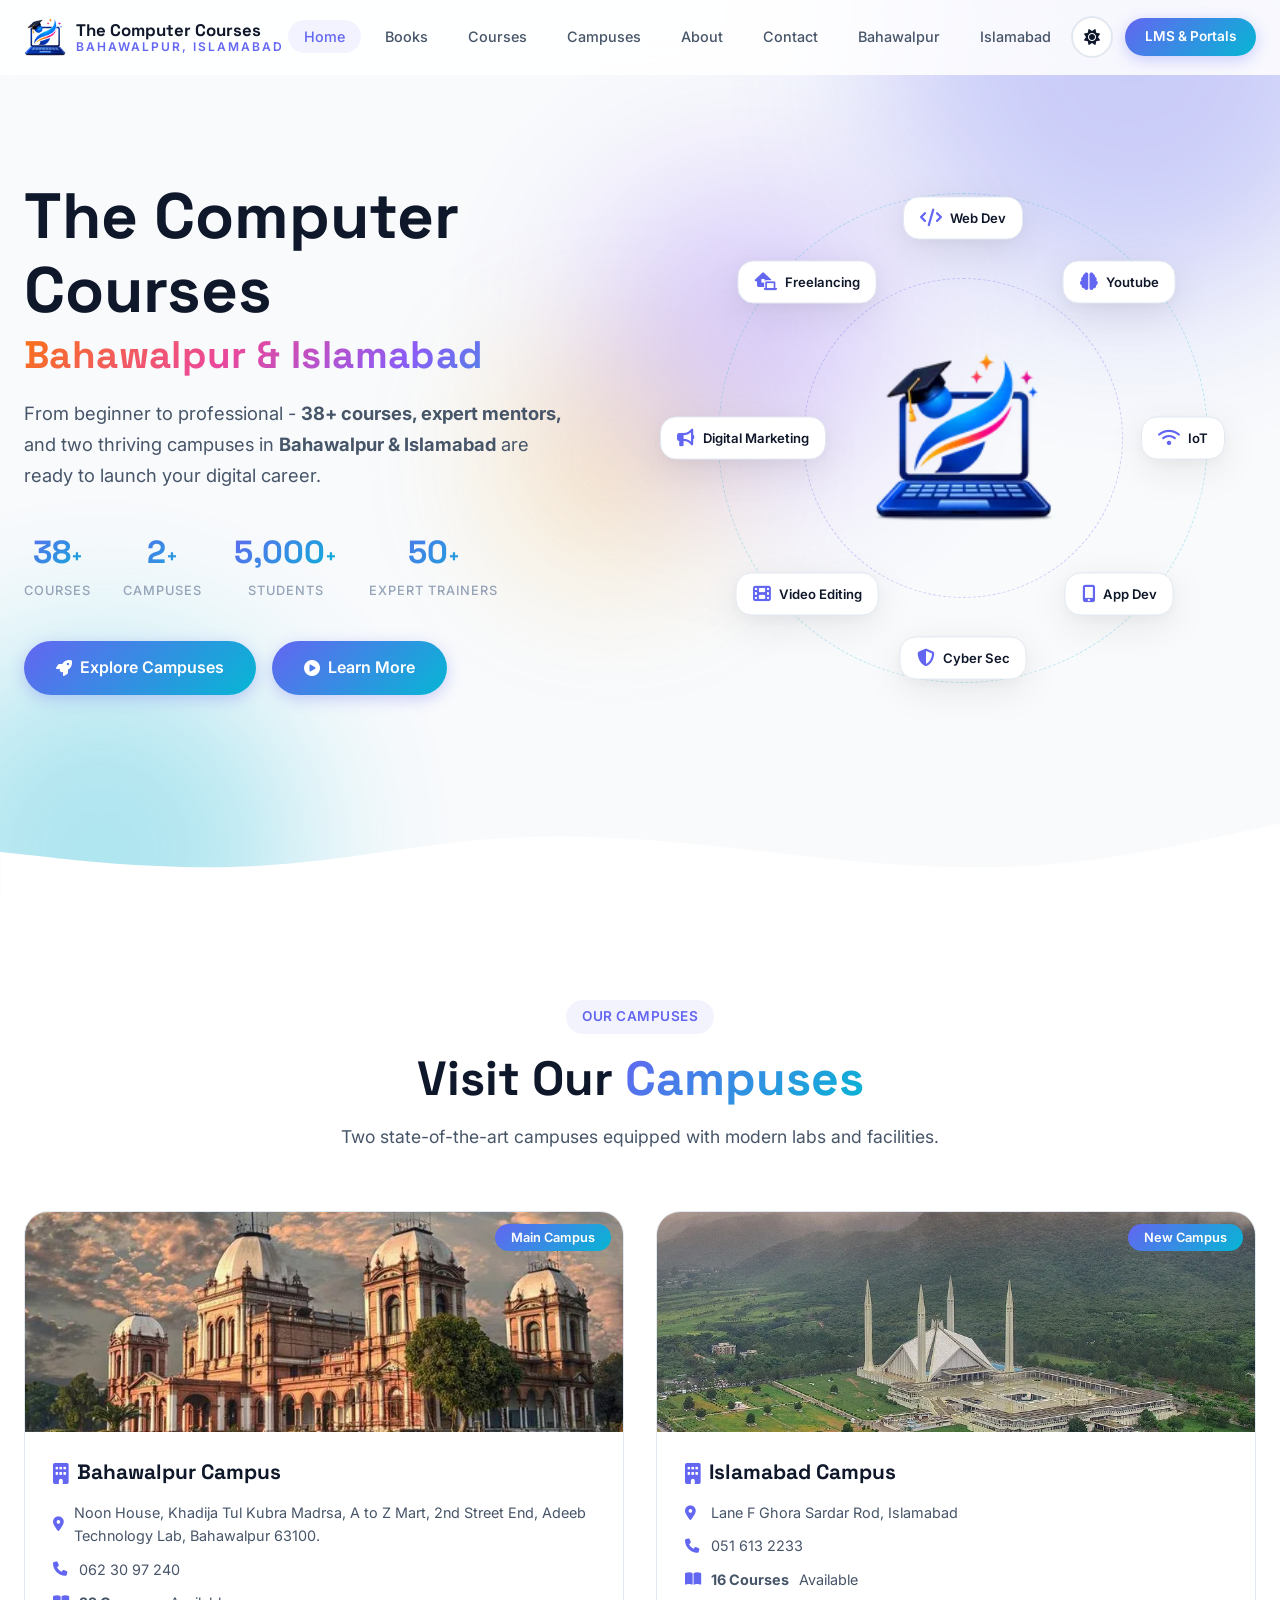
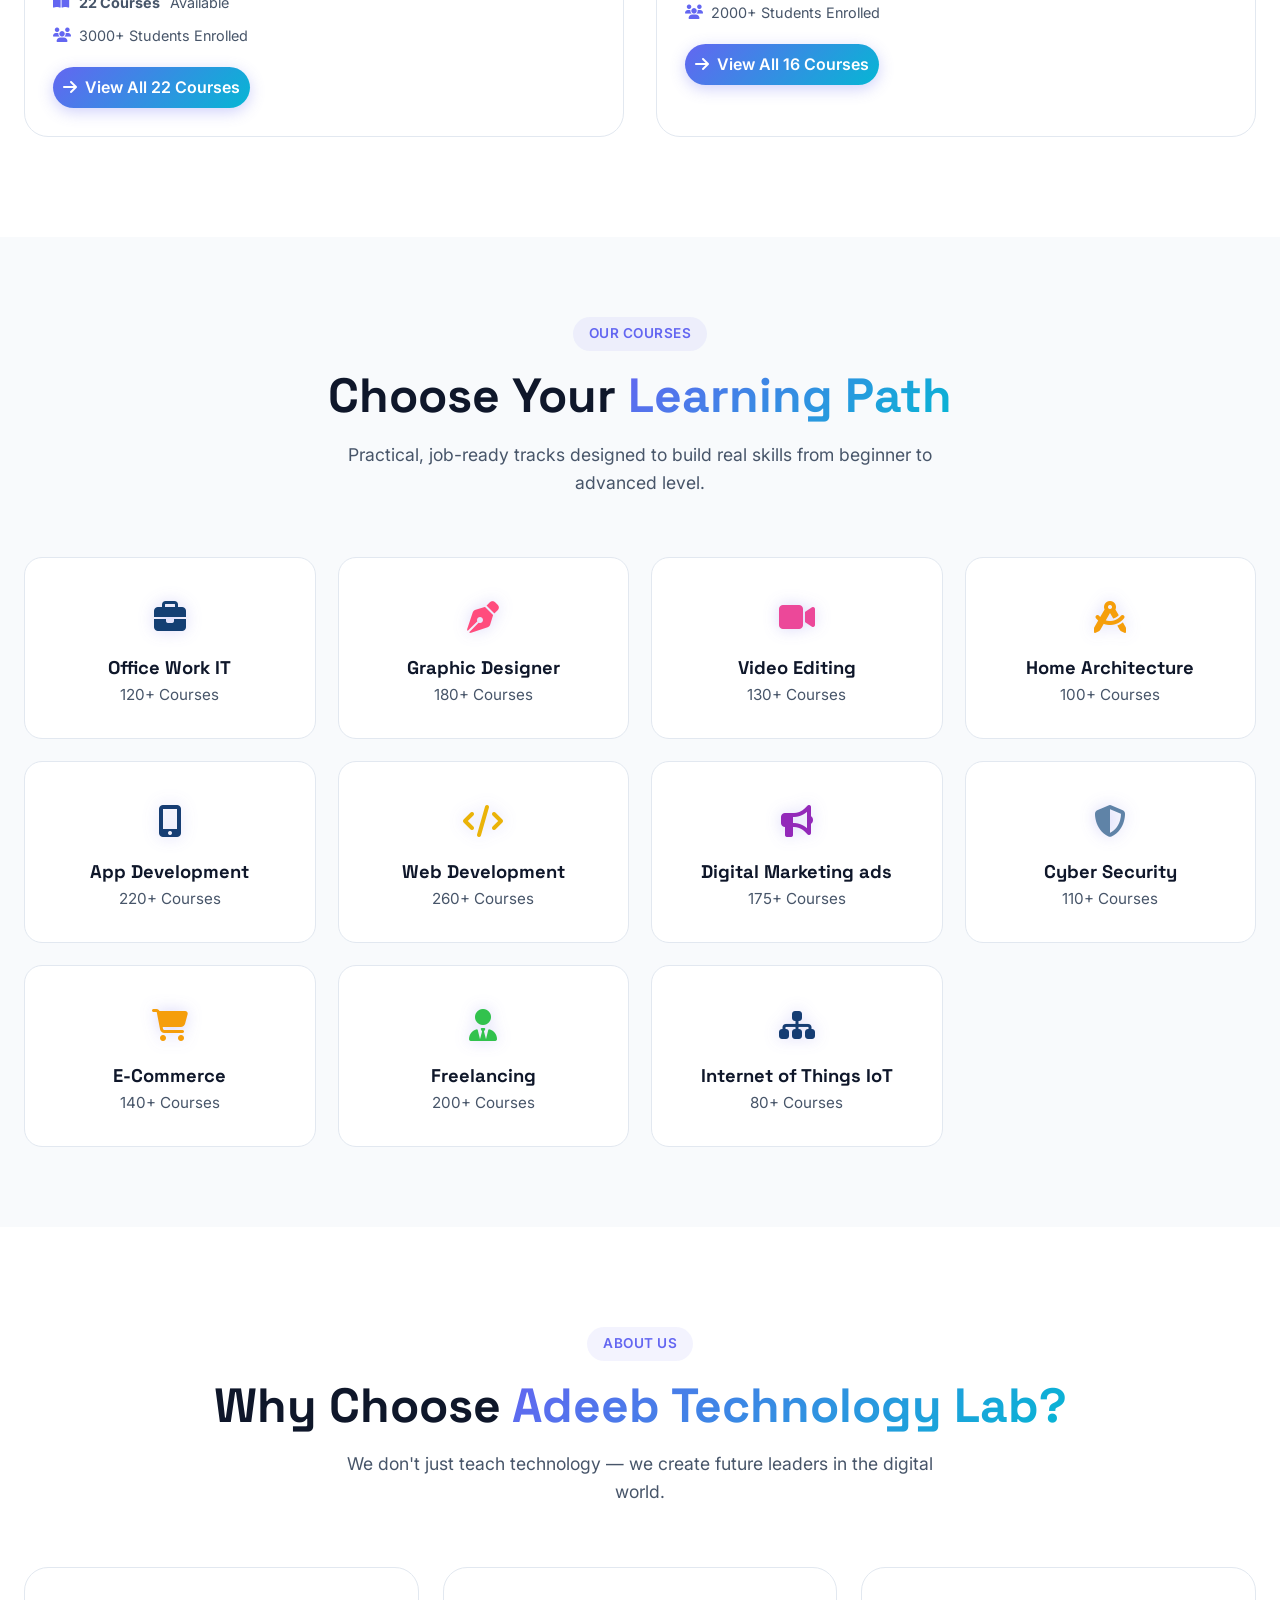
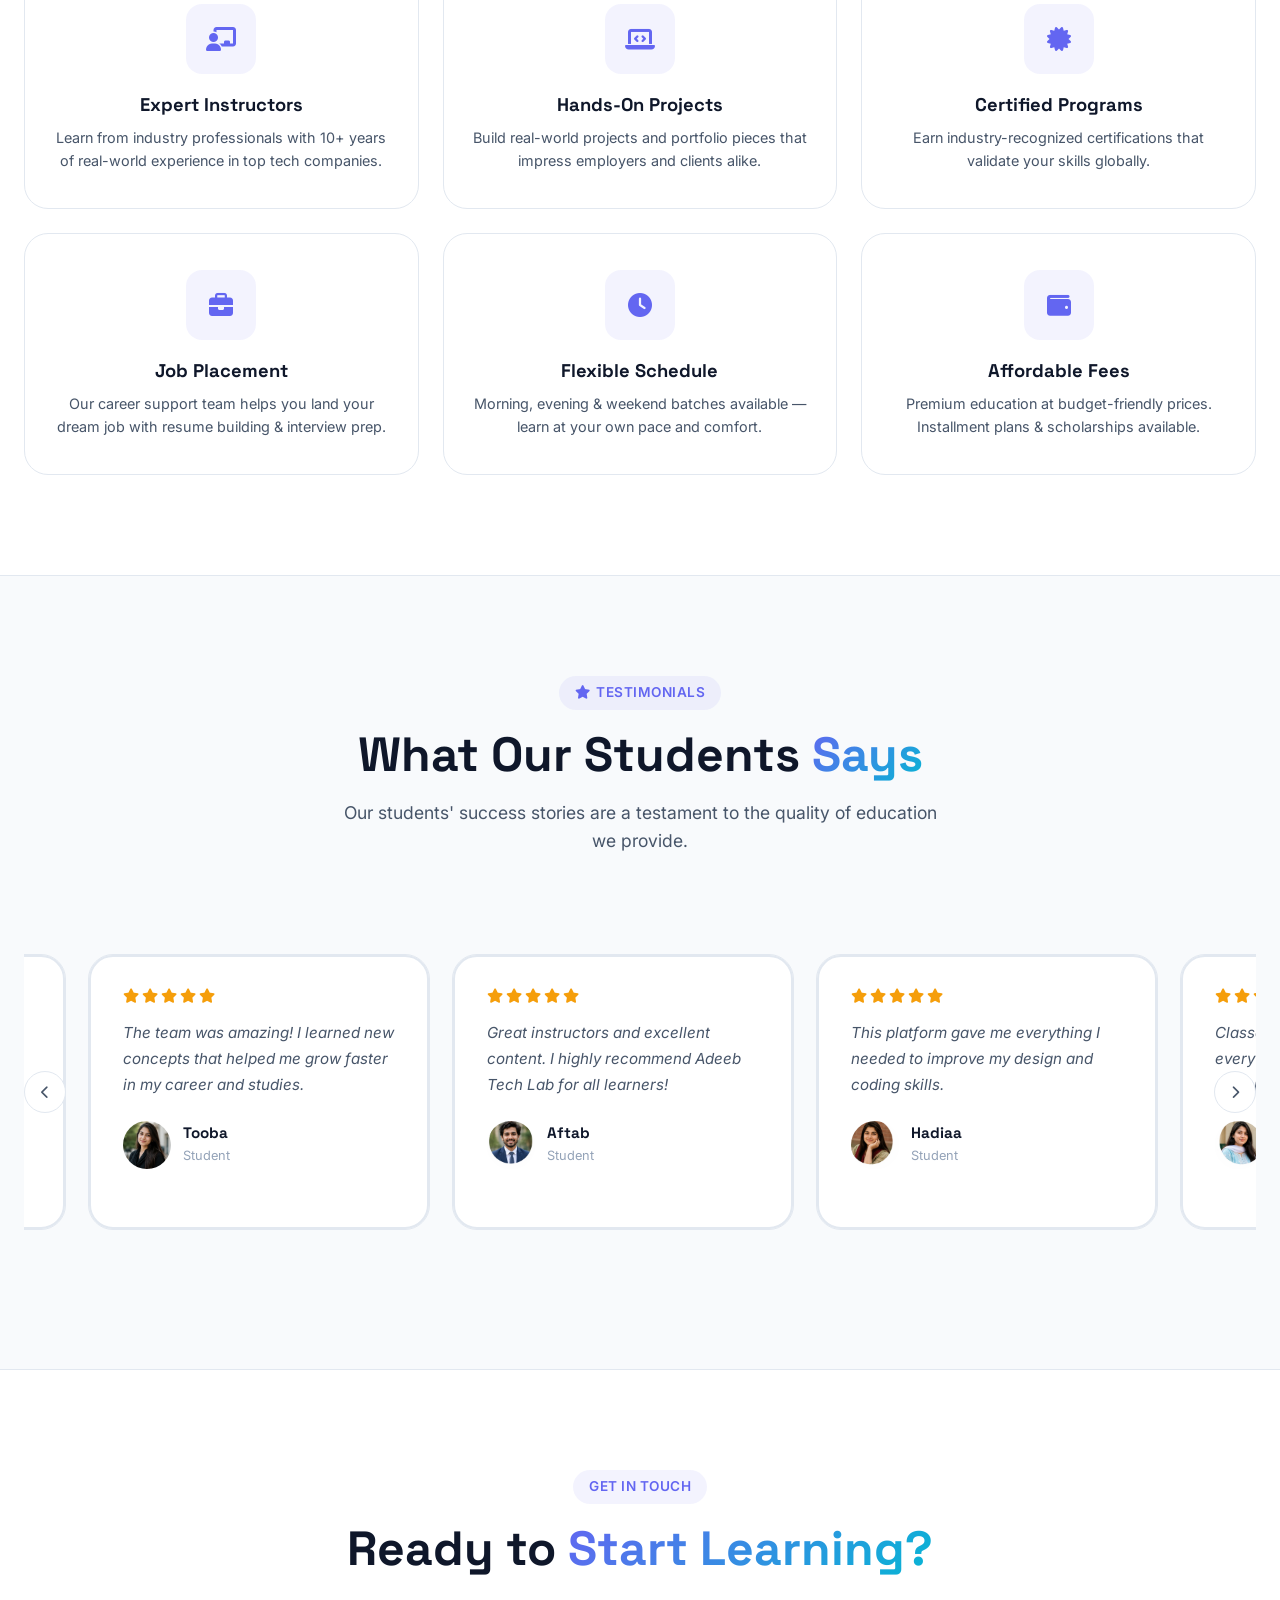
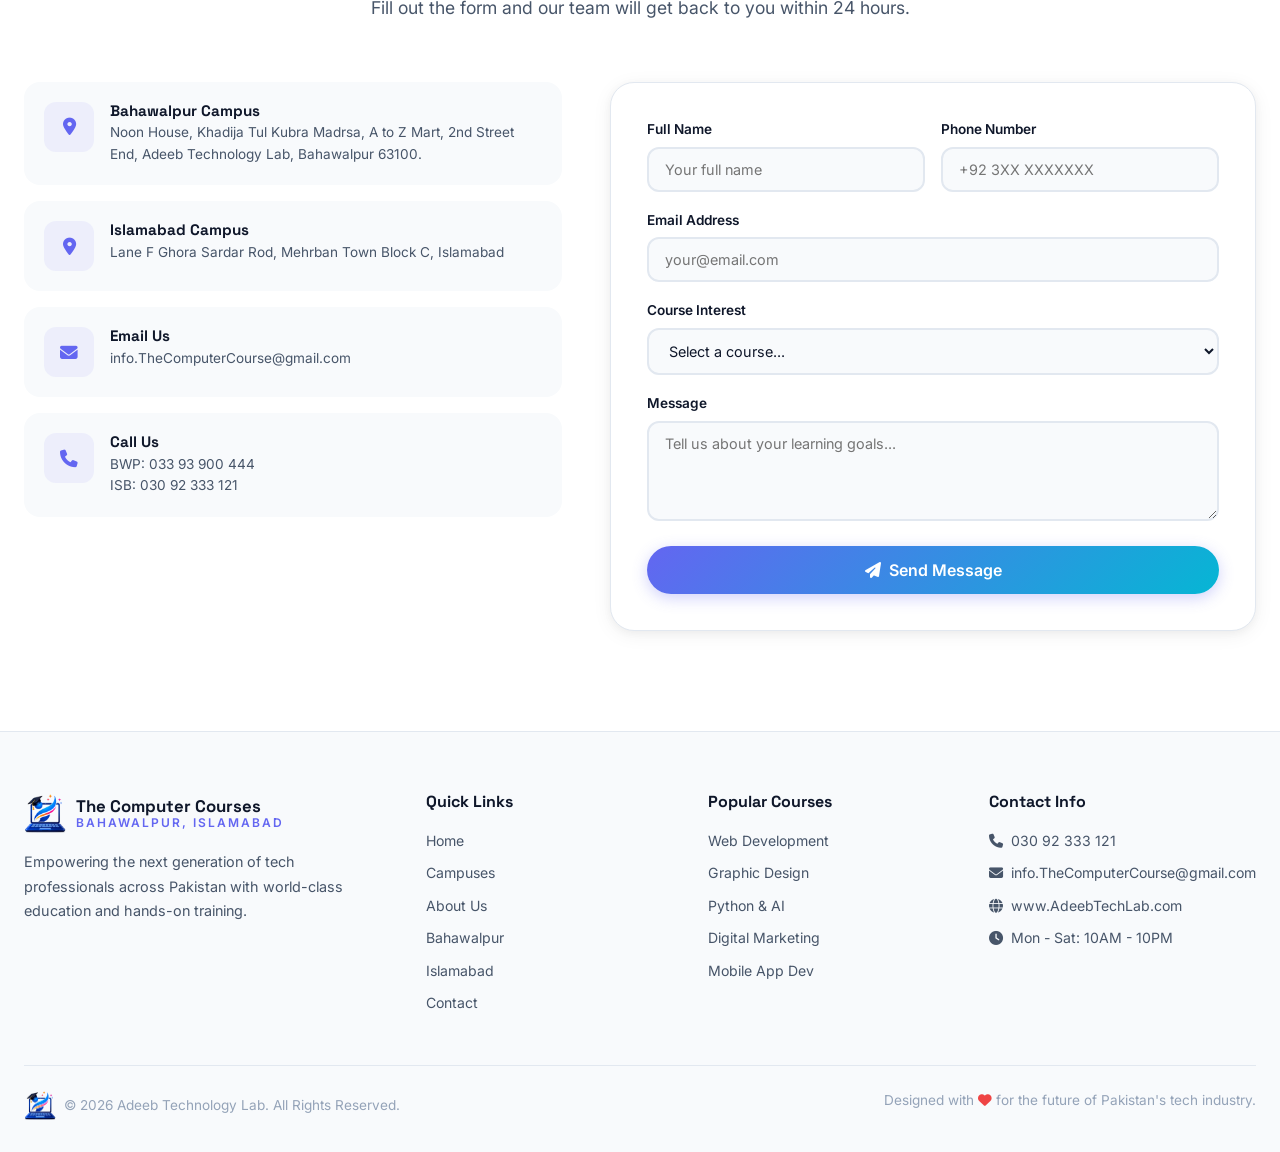
==== index.html @ 9c468afe "gfd" ====
<!DOCTYPE html>
<html lang="en" data-theme="light">
<head>
    <meta charset="UTF-8">
    <meta name="viewport" content="width=device-width, initial-scale=1.0">
    <title>The Computer Courses Bahawalpur, Islamabad</title>
    <link rel="icon" type="image/png" href="assets/adeeb.webp">
    <meta name="description" content="Adeeb Technology Lab - Leading IT institute in Bahawalpur & Islamabad offering 38+ professional courses in Web Development, AI, Graphic Design, and more.">
    <link rel="preconnect" href="https://fonts.googleapis.com">
    <link rel="preconnect" href="https://fonts.gstatic.com" crossorigin>
    <link href="https://fonts.googleapis.com/css2?family=Inter:wght@300;400;500;600;700;800;900&family=Space+Grotesk:wght@400;500;600;700&display=swap" rel="stylesheet">
    <link rel="stylesheet" href="https://cdn.jsdelivr.net/npm/@fortawesome/fontawesome-free@6.4.0/css/all.min.css">
    <link rel="stylesheet" href="css/style.css?v=4">
    <style>
        .hero-sub-location {
            display: block;
            font-size: clamp(1.4rem, 4vw, 2.4rem);
            font-weight: 700;
            background: linear-gradient(135deg, #f97316 0%, #ec4899 35%, #8b5cf6 65%, #06b6d4 100%);
            -webkit-background-clip: text;
            -webkit-text-fill-color: transparent;
            background-clip: text;
            margin-top: 0.15em;
            letter-spacing: 0.01em;
        }
    </style>
</head>
<body>

    <!-- ========== NAVBAR ========== -->
    <nav class="navbar" id="navbar">
        <div class="container nav-container">
            <a href="#" class="logo">
                <div class="logo-icon" style="background: none; border: none; box-shadow: none; border-radius: 0;">
                    <img src="assets/adeeb.webp" alt="Adeeb Logo" style="width: 100%; height: 100%; object-fit: contain;">
                </div>
                <div class="logo-text">
                    <span class="logo-name">The Computer Courses</span>
                    <span class="logo-sub">Bahawalpur, Islamabad</span>
                </div>
            </a>

            <ul class="nav-links" id="navLinks">
                <li><a href="#home" class="nav-link active">Home</a></li>
                <li><a href="https://computer-courses-book-shelf.vercel.app/" class="nav-link" target="_blank" rel="noopener noreferrer">Books</a></li>
                <li><a href="#courses-showcase" class="nav-link">Courses</a></li>
                <li><a href="#campuses" class="nav-link">Campuses</a></li>
                <li><a href="#about" class="nav-link">About</a></li>
                <li><a href="#contact" class="nav-link">Contact</a></li>
                <li><a href="bahawalpur.html" class="nav-link">Bahawalpur</a></li>
                <li><a href="islamabad.html" class="nav-link">Islamabad</a></li>
            </ul>

            <div class="nav-actions">
                <button class="theme-toggle" id="themeToggle" aria-label="Toggle Theme">
                    <i class="fas fa-sun" id="themeIcon"></i>
                </button>
                <a href="https://darkorchid-salmon-191482.hostingersite.com/" class="btn btn-primary btn-sm nav-cta" target="_blank" rel="noopener noreferrer">LMS & Portals</a>
                <button class="hamburger" id="hamburger" aria-label="Menu">
                    <span></span>
                    <span></span>
                    <span></span>
                </button>
            </div>
        </div>
    </nav>

    <!-- ========== HERO ========== -->
    <section class="hero" id="home">
        <div class="hero-bg-shapes">
            <div class="shape shape-1"></div>
            <div class="shape shape-2"></div>
            <div class="shape shape-3"></div>
            <div class="shape shape-4"></div>
        </div>
        <div class="container hero-container">
            <div class="hero-content">
                <h1 class="hero-title" data-aos="fade-up">
                    The Computer Courses
                    <span class="hero-sub-location">Bahawalpur &amp; Islamabad</span>
                </h1>
                <p class="hero-description" data-aos="fade-up" data-delay="200">
                  From beginner to professional - <strong>38+ courses, expert mentors,</strong> and two thriving campuses in <strong>Bahawalpur & Islamabad</strong> are ready to launch your digital career.
                </p>
                <div class="hero-stats" data-aos="fade-up" data-delay="300">
                    <div class="stat-item">
                        <div class="stat-number" data-count="38">0</div>
                        <div class="stat-label">Courses</div>
                    </div>
                    <div class="stat-item">
                        <div class="stat-number" data-count="2">0</div>
                        <div class="stat-label">Campuses</div>
                    </div>
                    <div class="stat-item">
                        <div class="stat-number" data-count="5000">0</div>
                        <div class="stat-label">Students</div>
                    </div>
                    <div class="stat-item">
                        <div class="stat-number" data-count="50">0</div>
                        <div class="stat-label">Expert Trainers</div>
                    </div>
                </div>
                <div class="hero-buttons" data-aos="fade-up" data-delay="400">
                    <a href="#campuses" class="btn btn-primary btn-lg">
                        <i class="fas fa-rocket"></i> Explore Campuses
                    </a>
                    <a href="#about" class="btn btn-primary btn-lg">
                        <i class="fas fa-play-circle"></i> Learn More
                    </a>
                </div>
            </div>
            <div class="hero-visual" data-aos="fade-left">
                <div class="hero-illustration">
                    <div class="floating-card fc-1">
                        <i class="fas fa-code"></i>
                        <span>Web Dev</span>
                    </div>
                    <div class="floating-card fc-2">
                        <i class="fas fa-brain"></i>
                        <span>Youtube</span>
                    </div>
                    <div class="floating-card fc-3">
                          <i class="fas fa-wifi"></i>
                          <span>IoT</span>
                          </div>
                    <div class="floating-card fc-4">
                        <i class="fas fa-mobile-alt"></i>
                        <span>App Dev</span>
                    </div>
                    <div class="floating-card fc-5">
                        <i class="fas fa-shield-alt"></i>
                        <span>Cyber Sec</span>
                    </div>
                    <div class="floating-card fc-6">
                        <i class="fas fa-film"></i>
                        <span>Video Editing</span>
                    </div>
                    <div class="floating-card fc-8">
                        <i class="fas fa-bullhorn"></i>
                        <span>Digital Marketing</span>
                    </div>
                    <div class="floating-card fc-10">
                        <i class="fas fa-laptop-house"></i>
                        <span>Freelancing</span>
                    </div>
                    <div class="orbit-ring-1"></div>
                    <div class="orbit-ring-2"></div>
                    <div class="central-orb">
                        <img src="assets/adeeb.webp" alt="Adeeb Tech Lab" style="width: 92%; height: 92%; object-fit: contain;">
                    </div>
                </div>
            </div>
        </div>
        <div class="hero-wave">
            <svg viewBox="0 0 1440 120" fill="none" xmlns="http://www.w3.org/2000/svg">
                <path d="M0,64L48,69.3C96,75,192,85,288,80C384,75,480,53,576,48C672,43,768,53,864,64C960,75,1056,85,1152,80C1248,75,1344,53,1392,42.7L1440,32L1440,120L1392,120C1344,120,1248,120,1152,120C1056,120,960,120,864,120C768,120,672,120,576,120C480,120,384,120,288,120C192,120,96,120,48,120L0,120Z" fill="var(--bg-primary)"/>
            </svg>
        </div>
    </section>

    <!-- ========== CAMPUSES ========== -->
    <section class="campuses section" id="campuses">
        <div class="container">
            <div class="section-header" data-aos="fade-up">
                <span class="section-badge">Our Campuses</span>
                <h2 class="section-title">Visit Our <span class="gradient-text">Campuses</span></h2>
                <p class="section-subtitle">Two state-of-the-art campuses equipped with modern labs and facilities.</p>
            </div>
            <div class="campuses-grid">
                <div class="campus-card" data-aos="fade-right">
                    <div class="campus-card-image">
                        <img src="assets/bwp.webp" alt="Bahawalpur Campus">
                        <div class="campus-overlay">
                            <span class="campus-tag">Main Campus</span>
                        </div>
                    </div>
                    <div class="campus-card-body">
                        <h3><i class="fas fa-building"></i> Bahawalpur Campus</h3>
                        <div class="campus-info">
                            <p><i class="fas fa-map-marker-alt"></i> Noon House, Khadija Tul Kubra Madrsa, A to Z Mart, 2nd Street End, Adeeb Technology Lab, Bahawalpur 63100.</p>
                            <p><i class="fas fa-phone"></i> 062 30 97 240</p>
                            <p><i class="fas fa-book-open"></i> <strong>22 Courses</strong> Available</p>
                            <p><i class="fas fa-users"></i> 3000+ Students Enrolled</p>
                        </div>
                        <a href="bahawalpur.html" class="btn btn-primary"><i class="fas fa-arrow-right"></i> View All 22 Courses</a>
                    </div>
                </div>
                <div class="campus-card" data-aos="fade-left">
                    <div class="campus-card-image">
                        <img src="assets/Islamabad.webp" alt="Islamabad Campus">
                        <div class="campus-overlay">
                            <span class="campus-tag">New Campus</span>
                        </div>
                    </div>
                    <div class="campus-card-body">
                        <h3><i class="fas fa-building"></i> Islamabad Campus</h3>
                        <div class="campus-info">
                            <p><i class="fas fa-map-marker-alt"></i> Lane F Ghora Sardar Rod, Islamabad</p>
                            <p><i class="fas fa-phone"></i> 051 613 2233</p>
                            <p><i class="fas fa-book-open"></i> <strong>16 Courses</strong> Available</p>
                            <p><i class="fas fa-users"></i> 2000+ Students Enrolled</p>
                        </div>
                        <a href="islamabad.html" class="btn btn-primary"><i class="fas fa-arrow-right"></i> View All 16 Courses</a>
                    </div>
                </div>
            </div>
        </div>
    </section>

    <!-- ========== OUR COURSES GRID ========== -->
    <section class="courses-showcase section" id="courses-showcase">
        <div class="container">
            <div class="section-header" data-aos="fade-up">
                <span class="section-badge">Our Courses</span>
                <h2 class="section-title">Choose Your <span class="gradient-text">Learning Path</span></h2>
                <p class="section-subtitle">Practical, job-ready tracks designed to build real skills from beginner to advanced level.</p>
            </div>
            <div class="courses-showcase-grid">
                <article class="course-box" data-aos="fade-up" data-delay="0">
                    <div class="course-box-icon navy"><i class="fas fa-briefcase"></i></div>
                    <h3>Office Work IT</h3>
                    <p>120+ Courses</p>
                </article>
                <article class="course-box" data-aos="fade-up" data-delay="40">
                    <div class="course-box-icon rose"><i class="fas fa-pen-nib"></i></div>
                    <h3>Graphic Designer</h3>
                    <p>180+ Courses</p>
                </article>
                <article class="course-box" data-aos="fade-up" data-delay="120">
                    <div class="course-box-icon pink"><i class="fas fa-video"></i></div>
                    <h3>Video Editing</h3>
                    <p>130+ Courses</p>
                </article>
                <article class="course-box" data-aos="fade-up" data-delay="160">
                    <div class="course-box-icon amber"><i class="fas fa-drafting-compass"></i></div>
                    <h3>Home Architecture</h3>
                    <p>100+ Courses</p>
                </article>
                <article class="course-box" data-aos="fade-up" data-delay="200">
                    <div class="course-box-icon steel"><i class="fas fa-mobile-alt"></i></div>
                    <h3>App Development</h3>
                    <p>220+ Courses</p>
                </article>
                <article class="course-box" data-aos="fade-up" data-delay="240">
                    <div class="course-box-icon gold"><i class="fas fa-code"></i></div>
                    <h3>Web Development</h3>
                    <p>260+ Courses</p>
                </article>
                <article class="course-box" data-aos="fade-up" data-delay="280">
                    <div class="course-box-icon purple"><i class="fas fa-bullhorn"></i></div>
                    <h3>Digital Marketing ads</h3>
                    <p>175+ Courses</p>
                </article>
                <article class="course-box" data-aos="fade-up" data-delay="360">
                    <div class="course-box-icon sky"><i class="fas fa-shield-alt"></i></div>
                    <h3>Cyber Security</h3>
                    <p>110+ Courses</p>
                </article>
                <article class="course-box" data-aos="fade-up" data-delay="400">
                    <div class="course-box-icon orange"><i class="fas fa-shopping-cart"></i></div>
                    <h3>E-Commerce</h3>
                    <p>140+ Courses</p>
                </article>
                <article class="course-box" data-aos="fade-up" data-delay="440">
                    <div class="course-box-icon green"><i class="fas fa-user-tie"></i></div>
                    <h3>Freelancing</h3>
                    <p>200+ Courses</p>
                </article>
                <article class="course-box" data-aos="fade-up" data-delay="480">
                    <div class="course-box-icon deep"><i class="fas fa-sitemap"></i></div>
                    <h3>Internet of Things IoT</h3>
                    <p>80+ Courses</p>
                </article>
            </div>
        </div>
    </section>

    <!-- ========== ABOUT ========== -->
    <section class="about section" id="about">
        <div class="container">
            <div class="section-header" data-aos="fade-up">
                <span class="section-badge">About Us</span>
                <h2 class="section-title">Why Choose <span class="gradient-text">Adeeb Technology Lab?</span></h2>
                <p class="section-subtitle">We don't just teach technology — we create future leaders in the digital world.</p>
            </div>
            <div class="about-grid">
                <div class="about-card" data-aos="fade-up" data-delay="0">
                    <div class="about-card-icon"><i class="fas fa-chalkboard-teacher"></i></div>
                    <h3>Expert Instructors</h3>
                    <p>Learn from industry professionals with 10+ years of real-world experience in top tech companies.</p>
                </div>
                <div class="about-card" data-aos="fade-up" data-delay="100">
                    <div class="about-card-icon"><i class="fas fa-laptop-code"></i></div>
                    <h3>Hands-On Projects</h3>
                    <p>Build real-world projects and portfolio pieces that impress employers and clients alike.</p>
                </div>
                <div class="about-card" data-aos="fade-up" data-delay="200">
                    <div class="about-card-icon"><i class="fas fa-certificate"></i></div>
                    <h3>Certified Programs</h3>
                    <p>Earn industry-recognized certifications that validate your skills globally.</p>
                </div>
                <div class="about-card" data-aos="fade-up" data-delay="300">
                    <div class="about-card-icon"><i class="fas fa-briefcase"></i></div>
                    <h3>Job Placement</h3>
                    <p>Our career support team helps you land your dream job with resume building & interview prep.</p>
                </div>
                <div class="about-card" data-aos="fade-up" data-delay="400">
                    <div class="about-card-icon"><i class="fas fa-clock"></i></div>
                    <h3>Flexible Schedule</h3>
                    <p>Morning, evening & weekend batches available — learn at your own pace and comfort.</p>
                </div>
                <div class="about-card" data-aos="fade-up" data-delay="500">
                    <div class="about-card-icon"><i class="fas fa-wallet"></i></div>
                    <h3>Affordable Fees</h3>
                    <p>Premium education at budget-friendly prices. Installment plans & scholarships available.</p>
                </div>
            </div>
        </div>
    </section>

    <!-- ========== TESTIMONIALS ========== -->
    <section class="testimonials section" id="testimonials">
        <div class="container">
            <div class="section-header" data-aos="fade-up">
                <span class="section-badge"><i class="fas fa-star"></i> Testimonials</span>
                <h2 class="section-title">What Our Students <span class="gradient-text">Says</span></h2>
                <p class="section-subtitle">Our students' success stories are a testament to the quality of education we provide.</p>
            </div>
            <div class="testimonials-slider" data-aos="fade-up">
                <div class="testimonials-controls">
                    <button class="testimonial-arrow testimonial-arrow-left" id="testimonialPrev" type="button" aria-label="Previous testimonials">
                        <i class="fas fa-chevron-left"></i>
                    </button>
                    <button class="testimonial-arrow testimonial-arrow-right" id="testimonialNext" type="button" aria-label="Next testimonials">
                        <i class="fas fa-chevron-right"></i>
                    </button>
                </div>
                <div class="testimonials-marquee">
                    <div class="testimonials-track">
                        <article class="testimonial-card">
                            <div class="testimonial-stars">
                                <i class="fas fa-star"></i><i class="fas fa-star"></i><i class="fas fa-star"></i><i class="fas fa-star"></i><i class="fas fa-star"></i>
                            </div>
                            <p class="testimonial-text">Computer Course Academy transformed my career! The hands-on projects and expert guidance were invaluable.</p>
                            <div class="testimonial-author">
                                <div class="author-avatar"><img src="assets/testimonials/1.webp" alt="Adil Asif" loading="lazy" onerror="this.parentElement.innerHTML='AA'"></div>
                                <div><h4>Adil Asif</h4><span>Student</span></div>
                            </div>
                        </article>
                        <article class="testimonial-card">
                            <div class="testimonial-stars">
                                <i class="fas fa-star"></i><i class="fas fa-star"></i><i class="fas fa-star"></i><i class="fas fa-star"></i><i class="fas fa-star"></i>
                            </div>
                            <p class="testimonial-text">The team was amazing! I learned new concepts that helped me grow faster in my career and studies.</p>
                            <div class="testimonial-author">
                                <div class="author-avatar"><img src="assets/testimonials/2.webp" alt="Tooba" loading="lazy" onerror="this.parentElement.innerHTML='T'"></div>
                                <div><h4>Tooba</h4><span>Student</span></div>
                            </div>
                        </article>
                        <article class="testimonial-card">
                            <div class="testimonial-stars">
                                <i class="fas fa-star"></i><i class="fas fa-star"></i><i class="fas fa-star"></i><i class="fas fa-star"></i><i class="fas fa-star"></i>
                            </div>
                            <p class="testimonial-text">Great instructors and excellent content. I highly recommend Adeeb Tech Lab for all learners!</p>
                            <div class="testimonial-author">
                                <div class="author-avatar"><img src="assets/testimonials/3.webp" alt="Arham" loading="lazy" onerror="this.parentElement.innerHTML='A'"></div>
                                <div><h4>Aftab</h4><span>Student</span></div>
                            </div>
                        </article>
                        <article class="testimonial-card">
                            <div class="testimonial-stars">
                                <i class="fas fa-star"></i><i class="fas fa-star"></i><i class="fas fa-star"></i><i class="fas fa-star"></i><i class="fas fa-star"></i>
                            </div>
                            <p class="testimonial-text">This platform gave me everything I needed to improve my design and coding skills.</p>
                            <div class="testimonial-author">
                                <div class="author-avatar"><img src="assets/testimonials/4.webp" alt="Hadiaa" loading="lazy" onerror="this.parentElement.innerHTML='H'"></div>
                                <div><h4>Hadiaa</h4><span>Student</span></div>
                            </div>
                        </article>
                        <article class="testimonial-card">
                            <div class="testimonial-stars">
                                <i class="fas fa-star"></i><i class="fas fa-star"></i><i class="fas fa-star"></i><i class="fas fa-star"></i><i class="fas fa-star"></i>
                            </div>
                            <p class="testimonial-text">Classes were very engaging, and every module was explained with real examples that made learning easy.</p>
                            <div class="testimonial-author">
                                <div class="author-avatar"><img src="assets/testimonials/5.webp" alt="Mahnoor Zahid" loading="lazy" onerror="this.parentElement.innerHTML='MZ'"></div>
                                <div><h4>Mahnoor Zahid</h4><span>Student</span></div>
                            </div>
                        </article>
                        <article class="testimonial-card">
                            <div class="testimonial-stars">
                                <i class="fas fa-star"></i><i class="fas fa-star"></i><i class="fas fa-star"></i><i class="fas fa-star"></i><i class="fas fa-star"></i>
                            </div>
                            <p class="testimonial-text">I got freelance clients after this course. The practical assignments really built my confidence.</p>
                            <div class="testimonial-author">
                                <div class="author-avatar"><img src="assets/testimonials/6.webp" alt="Hamza Usman" loading="lazy" onerror="this.parentElement.innerHTML='HU'"></div>
                                <div><h4>Hamza Usman</h4><span>Student</span></div>
                            </div>
                        </article>
                        <article class="testimonial-card">
                            <div class="testimonial-stars">
                                <i class="fas fa-star"></i><i class="fas fa-star"></i><i class="fas fa-star"></i><i class="fas fa-star"></i><i class="fas fa-star"></i>
                            </div>
                            <p class="testimonial-text">Best learning environment and supportive mentors. I improved both my communication and technical skills.</p>
                            <div class="testimonial-author">
                                <div class="author-avatar"><img src="assets/testimonials/7.webp" alt="Sana Khan" loading="lazy" onerror="this.parentElement.innerHTML='SK'"></div>
                                <div><h4>Sana Khan</h4><span>Student</span></div>
                            </div>
                        </article>
                        <article class="testimonial-card">
                            <div class="testimonial-stars">
                                <i class="fas fa-star"></i><i class="fas fa-star"></i><i class="fas fa-star"></i><i class="fas fa-star"></i><i class="fas fa-star"></i>
                            </div>
                            <p class="testimonial-text">From beginner to confident developer in months. The labs and guidance were exactly what I needed.</p>
                            <div class="testimonial-author">
                                <div class="author-avatar"><img src="assets/testimonials/8.webp" alt="Faisal Raza" loading="lazy" onerror="this.parentElement.innerHTML='FR'"></div>
                                <div><h4>Faisal Raza</h4><span>Student</span></div>
                            </div>
                        </article>
                    </div>
                </div>
            </div>
        </div>
    </section>

    <!-- ========== CONTACT ========== -->
    <section class="contact section" id="contact">
        <div class="container">
            <div class="section-header" data-aos="fade-up">
                <span class="section-badge">Get In Touch</span>
                <h2 class="section-title">Ready to <span class="gradient-text">Start Learning?</span></h2>
                <p class="section-subtitle">Fill out the form and our team will get back to you within 24 hours.</p>
            </div>
            <div class="contact-grid">
                <div class="contact-info" data-aos="fade-right">
                    <div class="contact-item">
                        <div class="contact-icon"><i class="fas fa-map-marker-alt"></i></div>
                        <div>
                            <h4>Bahawalpur Campus</h4>
                            <p>Noon House, Khadija Tul Kubra Madrsa, A to Z Mart, 2nd Street End, Adeeb Technology Lab, Bahawalpur 63100.</p>
                        </div>
                    </div>
                    <div class="contact-item">
                        <div class="contact-icon"><i class="fas fa-map-marker-alt"></i></div>
                        <div>
                            <h4>Islamabad Campus</h4>
                            <p>Lane F Ghora Sardar Rod, Mehrban Town Block C, Islamabad</p>
                        </div>
                    </div>
                    <div class="contact-item">
                        <div class="contact-icon"><i class="fas fa-envelope"></i></div>
                        <div>
                            <h4>Email Us</h4>
                            <p>info.TheComputerCourse@gmail.com</p>
                        </div>
                    </div>
                    <div class="contact-item">
                        <div class="contact-icon"><i class="fas fa-phone"></i></div>
                        <div>
                            <h4>Call Us</h4>
                            <p>BWP: 033 93 900 444 <br> ISB: 030 92 333 121</p>
                        </div>
                    </div>
                </div>
                <form class="contact-form" data-aos="fade-left" id="contactForm">
                    <div class="form-row">
                        <div class="form-group">
                            <label for="name">Full Name</label>
                            <input type="text" id="name" placeholder="Your full name" required>
                        </div>
                        <div class="form-group">
                            <label for="phone">Phone Number</label>
                            <input type="tel" id="phone" placeholder="+92 3XX XXXXXXX" required>
                        </div>
                    </div>
                    <div class="form-group">
                        <label for="email">Email Address</label>
                        <input type="email" id="email" placeholder="your@email.com" required>
                    </div>
                    <div class="form-group">
                        <label for="courseInterest">Course Interest</label>
                        <select id="courseInterest" required>
                            <option value="">Select a course...</option>
                            <option value="office-work-it">Office Work (IT)</option>
                            <option value="freelancing">Freelancing</option>
                            <option value="digital-marketing-ads">Digital Marketing, Ads</option>
                            <option value="video-editing">Video Editing</option>
                            <option value="graphic-designer">Graphic Designer</option>
                            <option value="e-commerce">E-Commerce</option>
                            <option value="ux-ui-designing">UX/UI Designing</option>
                            <option value="youtuber-course">Youtuber Course</option>
                            <option value="home-architecture">Home Architecture</option>
                            <option value="web-development">Web Development</option>
                            <option value="app-development">App Development</option>
                            <option value="app-dev-without-coding">App Dev Without Coding</option>
                            <option value="web-dev-without-coding">Web Dev Without Coding</option>
                            <option value="cyber-security">Cyber Security</option>
                            <option value="machine-learning">Machine learning</option>
                            <option value="internet-of-thing-iot">Internet of Thing [IOT]</option>
                            <option value="programming">Programming</option>
                            <option value="taxation">Taxation</option>
                            <option value="trading">Trading</option>
                            <option value="truck-dispatching">Truck Dispatching</option>
                            <option value="software-development">Software Development</option>
                            <option value="seo">SEO</option>
                        </select>
                    </div>
                    <div class="form-group">
                        <label for="message">Message</label>
                        <textarea id="message" rows="4" placeholder="Tell us about your learning goals..."></textarea>
                    </div>
                    <button type="submit" class="btn btn-primary btn-lg btn-block">
                        <i class="fas fa-paper-plane"></i> Send Message
                    </button>
                </form>
            </div>
        </div>
    </section>

    <!-- ========== FOOTER ========== -->
    <footer class="footer">
        <div class="container">
            <div class="footer-grid">
                <div class="footer-about">
                    <a href="#" class="logo footer-logo">
                        <div class="logo-icon" style="background: none; border: none; box-shadow: none; border-radius: 0;">
                            <img src="assets/adeeb.webp" alt="Adeeb Logo" style="width: 100%; height: 100%; object-fit: contain;">
                        </div>
                        <div class="logo-text">
                            <span class="logo-name">The Computer Courses</span>
                            <span class="logo-sub">Bahawalpur, Islamabad</span>
                        </div>
                    </a>
                    <p>Empowering the next generation of tech professionals across Pakistan with world-class education and hands-on training.</p>
                </div>
                <div class="footer-links-col">
                    <h4>Quick Links</h4>
                    <ul>
                        <li><a href="#home">Home</a></li>
                        <li><a href="#campuses">Campuses</a></li>
                        <li><a href="#about">About Us</a></li>
                        <li><a href="bahawalpur.html">Bahawalpur</a></li>
                        <li><a href="islamabad.html">Islamabad</a></li>
                        <li><a href="#contact">Contact</a></li>
                    </ul>
                </div>
                <div class="footer-links-col">
                    <h4>Popular Courses</h4>
                    <ul>
                        <li><a href="#">Web Development</a></li>
                        <li><a href="#">Graphic Design</a></li>
                        <li><a href="#">Python & AI</a></li>
                        <li><a href="#">Digital Marketing</a></li>
                        <li><a href="#">Mobile App Dev</a></li>
                    </ul>
                </div>
                <div class="footer-links-col">
                    <h4>Contact Info</h4>
                    <ul>
                        <li><i class="fas fa-phone"></i> 030 92 333 121</li>
                        <li><i class="fas fa-envelope"></i> info.TheComputerCourse@gmail.com</li>
                        <li><i class="fas fa-globe"></i> www.AdeebTechLab.com</li>
                        <li><i class="fas fa-clock"></i> Mon - Sat: 10AM - 10PM</li>
                    </ul>
                </div>
            </div>
            <div class="footer-bottom">
                <div class="footer-bottom-brand">
                    <span class="footer-bottom-icon"><img src="assets/adeeb.webp" alt="Adeeb Logo" style="width:100%;height:100%;object-fit:contain;"></span>
                    <p>&copy; 2026 Adeeb Technology Lab. All Rights Reserved.</p>
                </div>
                <p>Designed with <i class="fas fa-heart" style="color: #ef4444;"></i> for the future of Pakistan's tech industry.</p>
            </div>
        </div>
    </footer>

    <!-- Back to Top -->
    <button class="back-to-top" id="backToTop" aria-label="Back to top">
        <i class="fas fa-chevron-up"></i>
    </button>

    <script src="js/main.js?v=2"></script>
</body>
</html>
---- css/style.css ----
/* =============================================
   ADEEB TECHNOLOGY LAB - MAIN STYLESHEET
   Premium Institute Template
   ============================================= */

:root {
    --navbar-height: 96px;
    --bg-primary: #ffffff;
    --bg-secondary: #f8fafc;
    --bg-tertiary: #f1f5f9;
    --bg-card: #ffffff;
    --bg-card-hover: #f8fafc;
    --text-primary: #0f172a;
    --text-secondary: #475569;
    --text-muted: #94a3b8;
    --border-color: #e2e8f0;
    --border-light: #f1f5f9;
    --shadow-sm: 0 1px 3px rgba(0,0,0,0.06), 0 1px 2px rgba(0,0,0,0.04);
    --shadow-md: 0 4px 20px rgba(0,0,0,0.06), 0 2px 8px rgba(0,0,0,0.04);
    --shadow-lg: 0 10px 40px rgba(0,0,0,0.08), 0 4px 16px rgba(0,0,0,0.04);
    --shadow-xl: 0 20px 60px rgba(0,0,0,0.1), 0 8px 24px rgba(0,0,0,0.06);
    --shadow-glow: 0 0 30px rgba(99, 102, 241, 0.15);
    --primary: #6366f1;
    --primary-light: #818cf8;
    --primary-dark: #4f46e5;
    --primary-bg: rgba(99, 102, 241, 0.08);
    --secondary: #06b6d4;
    --accent: #f59e0b;
    --success: #10b981;
    --danger: #ef4444;
    --gradient-primary: linear-gradient(135deg, #6366f1 0%, #06b6d4 100%);
    --gradient-hero: linear-gradient(135deg, #6366f1 0%, #8b5cf6 30%, #06b6d4 70%, #10b981 100%);
    --gradient-card: linear-gradient(135deg, #6366f1 0%, #8b5cf6 100%);
    --font-primary: 'Inter', -apple-system, BlinkMacSystemFont, sans-serif;
    --font-heading: 'Space Grotesk', 'Inter', sans-serif;
    --section-padding: 100px 0;
    --container-max: 1280px;
    --radius-sm: 8px;
    --radius-md: 12px;
    --radius-lg: 16px;
    --radius-xl: 24px;
    --radius-full: 9999px;
    --transition: all 0.3s cubic-bezier(0.4, 0, 0.2, 1);
    --transition-slow: all 0.5s cubic-bezier(0.4, 0, 0.2, 1);
    --navbar-bg: rgba(255, 255, 255, 0.85);
    --navbar-blur: blur(20px);
}

[data-theme="dark"] {
    --bg-primary: #0f172a;
    --bg-secondary: #1e293b;
    --bg-tertiary: #1a2332;
    --bg-card: #1e293b;
    --bg-card-hover: #253348;
    --text-primary: #f1f5f9;
    --text-secondary: #94a3b8;
    --text-muted: #64748b;
    --border-color: #334155;
    --border-light: #1e293b;
    --shadow-sm: 0 1px 3px rgba(0,0,0,0.2);
    --shadow-md: 0 4px 20px rgba(0,0,0,0.3);
    --shadow-lg: 0 10px 40px rgba(0,0,0,0.4);
    --shadow-xl: 0 20px 60px rgba(0,0,0,0.5);
    --shadow-glow: 0 0 30px rgba(99, 102, 241, 0.25);
    --primary-bg: rgba(99, 102, 241, 0.15);
    --navbar-bg: rgba(15, 23, 42, 0.9);
}

*, *::before, *::after { margin: 0; padding: 0; box-sizing: border-box; }
html { scroll-behavior: smooth; scroll-padding-top: var(--navbar-height); max-width: 100%; overflow-x: hidden; }
body { font-family: var(--font-primary); background: var(--bg-primary); color: var(--text-primary); line-height: 1.6; transition: background 0.4s ease, color 0.4s ease; overflow-x: hidden; max-width: 100%; }
h1, h2, h3, h4, h5, h6 { font-family: var(--font-heading); font-weight: 700; line-height: 1.2; }
a { text-decoration: none; color: inherit; transition: var(--transition); }
img { max-width: 100%; display: block; }
ul { list-style: none; }
.container { max-width: var(--container-max); margin: 0 auto; padding: 0 24px; min-width: 0; width: 100%; box-sizing: border-box; }
.section { padding: var(--section-padding); }

.gradient-text { background: var(--gradient-primary); -webkit-background-clip: text; -webkit-text-fill-color: transparent; background-clip: text; }

/* BUTTONS */
.btn { display: inline-flex; align-items: center; gap: 8px; padding: 8px 10px; font-family: var(--font-primary); font-weight: 600; border: none; border-radius: var(--radius-full); cursor: pointer; transition: var(--transition); text-align: center; justify-content: center; white-space: nowrap; }
.btn-sm { padding: 8px 20px; font-size: 0.85rem; }
.btn-lg { padding: 14px 32px; font-size: 1rem; }
.btn-primary { background: var(--gradient-primary); color: #fff; box-shadow: 0 4px 15px rgba(99, 102, 241, 0.3); }
.btn-primary:hover { transform: translateY(-2px); box-shadow: 0 8px 25px rgba(99, 102, 241, 0.4); }
.btn-outline { background: transparent; color: var(--text-primary); border: 2px solid var(--border-color); }
.btn-outline:hover { border-color: var(--primary); color: var(--primary); transform: translateY(-2px); }
.btn-block { width: 100%; }

/* SECTION HEADER */
.section-header { text-align: center; margin-bottom: 60px; }
.section-badge { display: inline-flex; align-items: center; gap: 6px; padding: 6px 16px; background: var(--primary-bg); color: var(--primary); font-size: 0.85rem; font-weight: 600; border-radius: var(--radius-full); margin-bottom: 16px; letter-spacing: 0.5px; text-transform: uppercase; }
.section-title { font-size: clamp(2rem, 4vw, 3rem); margin-bottom: 16px; color: var(--text-primary); }
.section-subtitle { font-size: 1.1rem; color: var(--text-secondary); max-width: 600px; margin: 0 auto; }

/* NAVBAR */
.navbar { position: fixed; top: 0; left: 0; right: 0; z-index: 1000; padding: 16px 0; background: var(--navbar-bg); backdrop-filter: var(--navbar-blur); -webkit-backdrop-filter: var(--navbar-blur); border-bottom: 1px solid transparent; transition: var(--transition); }
.navbar.scrolled { padding: 10px 0; border-bottom-color: var(--border-color); box-shadow: var(--shadow-sm); }
.nav-container { display: flex; align-items: center; justify-content: space-between; }
.logo { display: flex; align-items: center; gap: 10px; flex-shrink: 0; z-index: 101; }
.logo-icon { width: 42px; height: 42px; background: var(--gradient-primary); border-radius: 50%; display: flex; align-items: center; justify-content: center; color: #fff; font-size: 1.1rem; overflow: hidden; border: 2px solid var(--bg-card); box-shadow: 0 2px 8px rgba(0,0,0,0.12); flex-shrink: 0; }
.logo-text { display: flex; flex-direction: column; line-height: 1.2; min-width: 0; }
.logo-name { font-family: var(--font-heading); font-weight: 700; font-size: 1.05rem; color: var(--text-primary); white-space: nowrap; overflow: hidden; text-overflow: ellipsis; }
.logo-sub { font-weight: 600; font-size: 0.75rem; color: var(--primary); letter-spacing: 2px; text-transform: uppercase; white-space: nowrap; overflow: hidden; text-overflow: ellipsis; }
.nav-links { display: flex; align-items: center; gap: 8px; }
.nav-link { padding: 8px 16px; font-size: 0.9rem; font-weight: 500; color: var(--text-secondary); border-radius: var(--radius-full); transition: var(--transition); }
.nav-link:hover, .nav-link.active { color: var(--primary); background: var(--primary-bg); }
.nav-actions { display: flex; align-items: center; gap: 12px; }
.theme-toggle { width: 42px; height: 42px; border: 2px solid var(--border-color); border-radius: var(--radius-full); background: var(--bg-card); color: var(--text-primary); font-size: 1rem; cursor: pointer; transition: var(--transition); display: flex; align-items: center; justify-content: center; }
.theme-toggle:hover { border-color: var(--primary); color: var(--primary); transform: rotate(30deg); }
.hamburger { display: none; flex-direction: column; gap: 5px; background: none; border: none; cursor: pointer; padding: 4px; z-index: 101; }
.hamburger span { width: 24px; height: 2.5px; background: var(--text-primary); border-radius: 4px; transition: var(--transition); }
.hamburger.active span:nth-child(1) { transform: rotate(45deg) translate(5px, 5px); }
.hamburger.active span:nth-child(2) { opacity: 0; }
.hamburger.active span:nth-child(3) { transform: rotate(-45deg) translate(5px, -5px); }

/* HERO */
.hero { position: relative; min-height: 100vh; padding-bottom: 100px; display: flex; align-items: center; padding-top: var(--navbar-height); overflow: hidden; background: var(--bg-secondary); }
.hero-bg-shapes .shape { position: absolute; border-radius: 50%; filter: blur(80px); opacity: 0.3; }
.shape-1 { width: 500px; height: 500px; background: var(--primary); top: -200px; right: -100px; animation: float 8s ease-in-out infinite; }
.shape-2 { width: 400px; height: 400px; background: var(--secondary); bottom: -150px; left: -100px; animation: float 10s ease-in-out infinite reverse; }
.shape-3 { width: 200px; height: 200px; background: var(--accent); top: 40%; left: 40%; animation: float 6s ease-in-out infinite; }
.shape-4 { width: 300px; height: 300px; background: #8b5cf6; top: 20%; right: 30%; animation: float 12s ease-in-out infinite reverse; }
@keyframes float { 0%, 100% { transform: translateY(0) scale(1); } 50% { transform: translateY(-30px) scale(1.05); } }

.hero-container { display: grid; grid-template-columns: 1fr 1fr; gap: 60px; align-items: center; position: relative; z-index: 2; min-width: 0; }
.hero-content, .hero-visual { min-width: 0; }
.hero-badge { display: inline-flex; align-items: center; gap: 8px; padding: 8px 20px; background: var(--primary-bg); color: var(--primary); font-size: 0.85rem; font-weight: 600; border-radius: var(--radius-full); margin-bottom: 24px; border: 1px solid rgba(99, 102, 241, 0.2); animation: fadeInDown 0.6s ease; }
.hero-title { font-size: clamp(2.5rem, 5vw, 4rem); margin-bottom: 20px; line-height: 1.15; animation: fadeInUp 0.6s ease 0.1s both; }
.hero-description { font-size: 1.15rem; color: var(--text-secondary); margin-bottom: 36px; line-height: 1.7; max-width: 540px; animation: fadeInUp 0.6s ease 0.2s both; overflow-wrap: break-word; word-break: break-word; }
.hero-stats { display: flex; gap: 32px; margin-bottom: 40px; animation: fadeInUp 0.6s ease 0.3s both; }
.stat-item { text-align: center; }
.stat-number { font-family: var(--font-heading); font-size: 2rem; font-weight: 800; background: var(--gradient-primary); -webkit-background-clip: text; -webkit-text-fill-color: transparent; background-clip: text; }
.stat-number::after { content: '+'; font-size: 1.2rem; }
.stat-label { font-size: 0.8rem; color: var(--text-muted); font-weight: 500; text-transform: uppercase; letter-spacing: 1px; margin-top: 2px; }
.hero-buttons { display: flex; gap: 16px; flex-wrap: wrap; animation: fadeInUp 0.6s ease 0.4s both; }

/* ========== HERO ILLUSTRATION - ORBIT LAYOUT ========== */
.hero-visual { position: relative; }

.hero-illustration {
    position: relative;
    width: 100%;
    height: 520px;
    display: flex;
    align-items: center;
    justify-content: center;
}

.orbit-ring-1 {
    position: absolute;
    top: 50%;
    left: 50%;
    width: 320px;
    height: 320px;
    margin-left: -160px;
    margin-top: -160px;
    border: 1.5px dashed rgba(99, 102, 241, 0.3);
    border-radius: 50%;
    pointer-events: none;
    animation: spin-slow 20s linear infinite;
    z-index: 1;
}

.orbit-ring-2 {
    position: absolute;
    top: 50%;
    left: 50%;
    width: 490px;
    height: 490px;
    margin-left: -245px;
    margin-top: -245px;
    border: 1.5px dashed rgba(6, 182, 212, 0.25);
    border-radius: 50%;
    pointer-events: none;
    animation: spin-slow-reverse 30s linear infinite;
    z-index: 1;
}

@keyframes spin-slow {
    from { transform: rotate(0deg); }
    to   { transform: rotate(360deg); }
}

@keyframes spin-slow-reverse {
    from { transform: rotate(360deg); }
    to   { transform: rotate(0deg); }
}

.central-orb {
    position: absolute;
    top: 50%;
    left: 50%;
    transform: translate(-50%, -50%);
    width: 200px;
    height: 200px;
    z-index: 5;
    display: flex;
    align-items: center;
    justify-content: center;
}

.floating-card {
    position: absolute;
    padding: 10px 16px;
    background: var(--bg-card);
    border: 1px solid var(--border-color);
    border-radius: var(--radius-lg);
    box-shadow: var(--shadow-lg);
    display: flex;
    align-items: center;
    gap: 8px;
    font-weight: 600;
    font-size: 0.82rem;
    white-space: nowrap;
    z-index: 4;
    transform: translate(-50%, -50%);
    animation: float-card 6s ease-in-out infinite;
}

.floating-card i { font-size: 1.1rem; color: var(--primary); }

/* 8 badges evenly spaced 45deg apart on a 220px-radius circle around the central logo */
.fc-1  { top: calc(50% - 220px); left: calc(50% + 0px);   animation-delay: 0s;   }
.fc-2  { top: calc(50% - 156px); left: calc(50% + 156px); animation-delay: 1s;   }
.fc-3  { top: calc(50% + 0px);   left: calc(50% + 220px); animation-delay: 2s;   }
.fc-4  { top: calc(50% + 156px); left: calc(50% + 156px); animation-delay: 3s;   }
.fc-5  { top: calc(50% + 220px); left: calc(50% + 0px);   animation-delay: 1.5s; }
.fc-6  { top: calc(50% + 156px); left: calc(50% - 156px); animation-delay: 0.5s; }
.fc-8  { top: calc(50% + 0px);   left: calc(50% - 220px); animation-delay: 2.2s; }
.fc-10 { top: calc(50% - 156px); left: calc(50% - 156px); animation-delay: 1.8s; }

@keyframes float-card {
    0%, 100% { transform: translate(-50%, -50%); }
    50%       { transform: translate(-50%, calc(-50% - 12px)); }
}

.hero-wave { position: absolute; bottom: -2px; left: 0; right: 0; z-index: 1; }
.hero-wave svg { display: block; width: 100%; }

/* ABOUT */
.about-grid { display: grid; grid-template-columns: repeat(3, 1fr); gap: 24px; }
.about-card { background: var(--bg-card); border: 1px solid var(--border-color); border-radius: var(--radius-xl); padding: 36px 28px; text-align: center; transition: var(--transition); position: relative; overflow: hidden; }
.about-card::before { content: ''; position: absolute; top: 0; left: 0; right: 0; height: 4px; background: var(--gradient-primary); transform: scaleX(0); transition: var(--transition); }
.about-card:hover { transform: translateY(-8px); box-shadow: var(--shadow-xl); border-color: var(--primary); }
.about-card:hover::before { transform: scaleX(1); }
.about-card-icon { width: 70px; height: 70px; margin: 0 auto 20px; background: var(--primary-bg); border-radius: var(--radius-lg); display: flex; align-items: center; justify-content: center; font-size: 1.5rem; color: var(--primary); transition: var(--transition); }
.about-card:hover .about-card-icon { background: var(--gradient-primary); color: #fff; transform: scale(1.1) rotate(5deg); }
.about-card h3 { font-size: 1.15rem; margin-bottom: 10px; color: var(--text-primary); }
.about-card p  { font-size: 0.9rem; color: var(--text-secondary); line-height: 1.6; }

/* COURSES */
.courses { background: var(--bg-secondary); }
.campus-filter { display: flex; justify-content: center; gap: 12px; margin-bottom: 20px; flex-wrap: wrap; }
.filter-btn { display: inline-flex; align-items: center; gap: 8px; padding: 10px 24px; background: var(--bg-card); border: 2px solid var(--border-color); border-radius: var(--radius-full); font-family: var(--font-primary); font-size: 0.9rem; font-weight: 600; color: var(--text-secondary); cursor: pointer; transition: var(--transition); }
.filter-btn:hover { border-color: var(--primary); color: var(--primary); }
.filter-btn.active { background: var(--gradient-primary); color: #fff; border-color: transparent; box-shadow: 0 4px 15px rgba(99, 102, 241, 0.3); }
.filter-count { background: rgba(255,255,255,0.2); padding: 2px 8px; border-radius: var(--radius-full); font-size: 0.75rem; }
.filter-btn:not(.active) .filter-count { background: var(--primary-bg); color: var(--primary); }
.category-filter { display: flex; justify-content: center; gap: 8px; margin-bottom: 40px; flex-wrap: wrap; }
.cat-btn { padding: 6px 18px; background: transparent; border: 1px solid var(--border-color); border-radius: var(--radius-full); font-family: var(--font-primary); font-size: 0.82rem; font-weight: 500; color: var(--text-muted); cursor: pointer; transition: var(--transition); }
.cat-btn:hover { color: var(--primary); border-color: var(--primary); }
.cat-btn.active { background: var(--primary-bg); color: var(--primary); border-color: var(--primary); }

/* =============================================
   COURSE CARDS — KEY FIX:
   Cards are now full flex columns so the
   "Check Price on LMS" button always sits
   pinned to the bottom regardless of content.
   ============================================= */
.courses-grid { display: grid; grid-template-columns: repeat(auto-fill, minmax(320px, 1fr)); gap: 28px; }

/* FIX 1: Make the card itself a flex column */
.course-card {
    background: var(--bg-card);
    border: 1px solid var(--border-color);
    border-radius: var(--radius-xl);
    overflow: hidden;
    transition: var(--transition-slow);
    position: relative;
    opacity: 0;
    transform: translateY(30px);
    animation: cardAppear 0.5s ease forwards;
    display: flex;
    flex-direction: column;
}
.course-card:hover { transform: translateY(-12px) scale(1.02); box-shadow: var(--shadow-xl); border-color: var(--primary-light); }
.course-card:hover .course-card-image img { transform: scale(1.1); }
.course-card:hover .course-card-shine { left: 120%; }
@keyframes cardAppear { to { opacity: 1; transform: translateY(0); } }
.course-card-image { position: relative; overflow: hidden; }
.course-card-image img { width: 100%; height: auto; display: block; transition: transform 0.6s cubic-bezier(0.4, 0, 0.2, 1); }
.course-card-image::after { content: ''; position: absolute; bottom: 0; left: 0; right: 0; height: 60%; background: linear-gradient(to top, rgba(0,0,0,0.5) 0%, transparent 100%); pointer-events: none; }
.course-card-shine { position: absolute; top: 0; left: -100%; width: 60%; height: 100%; background: linear-gradient(90deg, transparent, rgba(255,255,255,0.15), transparent); transition: left 0.8s ease; z-index: 2; pointer-events: none; }
.course-badges { position: absolute; top: 12px; left: 12px; right: 12px; display: flex; justify-content: space-between; z-index: 3; }
.badge { padding: 4px 12px; border-radius: var(--radius-full); font-size: 0.72rem; font-weight: 700; text-transform: uppercase; letter-spacing: 0.5px; }
.badge-campus { background: rgba(99, 102, 241, 0.9); color: #fff; }
.badge-campus-isb { background: rgba(16, 185, 129, 0.9); color: #fff; }
.badge-discount { background: rgba(239, 68, 68, 0.9); color: #fff; animation: pulse-badge 2s ease-in-out infinite; }
@keyframes pulse-badge { 0%, 100% { transform: scale(1); } 50% { transform: scale(1.08); } }
.badge-hot { background: linear-gradient(135deg, #f59e0b, #ef4444); color: #fff; }
.course-duration { position: absolute; bottom: 12px; right: 12px; padding: 6px 14px; background: rgba(0,0,0,0.7); backdrop-filter: blur(10px); color: #fff; border-radius: var(--radius-full); font-size: 0.75rem; font-weight: 600; z-index: 3; display: flex; align-items: center; gap: 5px; }

/* FIX 2: Make card body a flex column that grows to fill remaining space */
.course-card-body {
    padding: 24px;
    position: relative;
    display: flex;
    flex-direction: column;
    flex: 1;
}

.course-category-tag { display: inline-block; padding: 3px 12px; background: var(--primary-bg); color: var(--primary); font-size: 0.72rem; font-weight: 600; border-radius: var(--radius-full); margin-bottom: 12px; text-transform: uppercase; letter-spacing: 0.5px; }
.course-card-body h3 { font-size: 1.15rem; margin-bottom: 8px; color: var(--text-primary); transition: var(--transition); line-height: 1.35; }
.course-card:hover .course-card-body h3 { color: var(--primary); }
.course-card-body .course-desc { font-size: 0.85rem; color: var(--text-secondary); line-height: 1.6; margin-bottom: 16px; max-height: calc(1.6em * 2); display: -webkit-box; -webkit-line-clamp: 2; -webkit-box-orient: vertical; overflow: hidden; }
.course-card-body .course-desc.expanded { display: block; overflow: visible; max-height: none; }
.desc-toggle { background: transparent; border: none; color: var(--primary); padding: 4px 6px; border-radius: var(--radius-full); cursor: pointer; display: flex; width: 100%; align-items: center; justify-content: flex-start; margin-top: -6px; margin-bottom: 10px; transition: var(--transition); }
.desc-toggle:hover { color: var(--primary-dark); }
.desc-toggle i { transition: transform 0.2s ease; }
.desc-toggle.open i { transform: rotate(180deg); }
.desc-toggle .desc-toggle-label { margin-right: 6px; font-size: 0.85rem; font-weight: 600; }
.desc-modal { position: fixed; inset: 0; display: none; z-index: 2000; }
.desc-modal.open { display: block; }
.desc-modal-backdrop { position: absolute; inset: 0; background: rgba(0,0,0,0.45); backdrop-filter: blur(2px); }
.desc-modal-dialog { position: absolute; left: 50%; top: 50%; transform: translate(-50%, -50%); width: min(640px, 92vw); max-height: 72vh; overflow: auto; background: var(--bg-card); color: var(--text-primary); border: 1px solid var(--border-color); border-radius: var(--radius-xl); box-shadow: var(--shadow-xl); padding: 24px 28px; }
.desc-modal-title { font-size: 1.1rem; margin-bottom: 8px; }
.desc-modal-content { font-size: 0.95rem; color: var(--text-secondary); line-height: 1.7; white-space: pre-wrap; }
.desc-modal-close { position: absolute; top: 10px; right: 12px; background: transparent; border: none; color: var(--text-secondary); font-size: 1.1rem; cursor: pointer; padding: 6px; }
.course-features { display: flex; gap: 16px; margin-bottom: 18px; flex-wrap: wrap; }
.course-feature { display: flex; align-items: center; gap: 5px; font-size: 0.78rem; color: var(--text-muted); }
.course-feature i { color: var(--primary); font-size: 0.7rem; }
.course-rating { display: flex; align-items: center; gap: 4px; margin-bottom: 16px; }
.course-rating i { color: #f59e0b; font-size: 0.75rem; }
.course-rating span { font-size: 0.8rem; color: var(--text-muted); font-weight: 500; margin-left: 4px; }

/* FIX 3: Push pricing block to bottom of card always */
.course-pricing {
    margin-top: auto;
    padding-top: 18px;
    border-top: 1px solid var(--border-color);
}

/* Old price styles kept for safety but no longer rendered */
.price-wrapper { display: flex; flex-direction: column; gap: 2px; }
.old-price { font-size: 0.85rem; color: var(--text-muted); text-decoration: line-through; font-weight: 500; }
.new-price { font-family: var(--font-heading); font-size: 1.5rem; font-weight: 800; background: var(--gradient-primary); -webkit-background-clip: text; -webkit-text-fill-color: transparent; background-clip: text; }

.course-enroll-btn { padding: 10px 24px; background: var(--gradient-primary); color: #fff; border: none; border-radius: var(--radius-full); font-family: var(--font-primary); font-size: 0.85rem; font-weight: 600; cursor: pointer; transition: var(--transition); display: flex; align-items: center; gap: 6px; position: relative; overflow: hidden; }
.course-enroll-btn::before { content: ''; position: absolute; top: 0; left: -100%; width: 100%; height: 100%; background: linear-gradient(90deg, transparent, rgba(255,255,255,0.2), transparent); transition: left 0.5s ease; }
.course-enroll-btn:hover { transform: translateY(-2px); box-shadow: 0 6px 20px rgba(99, 102, 241, 0.4); }
.course-enroll-btn:hover::before { left: 100%; }

.no-results { text-align: center; padding: 80px 20px; color: var(--text-muted); }
.no-results i { font-size: 3rem; margin-bottom: 16px; opacity: 0.5; }
.no-results h3 { font-size: 1.3rem; margin-bottom: 8px; color: var(--text-secondary); }

/* COURSES SHOWCASE */
.courses-showcase { background: var(--bg-secondary); padding-top: 80px; padding-bottom: 80px; }
.courses-showcase-title { text-align: center; color: var(--text-primary); font-size: clamp(2rem, 3.5vw, 3rem); margin-bottom: 36px; }
.courses-showcase-grid { display: grid; grid-template-columns: repeat(4, minmax(220px, 1fr)); gap: 22px; }
.course-box { background: var(--bg-card); border: 1px solid var(--border-color); border-radius: 18px; padding: 34px 22px 30px; min-height: 182px; display: flex; flex-direction: column; align-items: center; justify-content: center; text-align: center; transition: var(--transition); position: relative; overflow: hidden; }
.course-box::before { content: ''; position: absolute; top: 0; left: 0; width: 100%; height: 4px; background: var(--gradient-primary); transform: scaleX(0); transform-origin: left; transition: var(--transition); }
.course-box:hover { transform: translateY(-6px); box-shadow: var(--shadow-md); border-color: var(--primary-light); }
.course-box:hover::before { transform: scaleX(1); }
.course-box-icon { font-size: 2rem; margin-bottom: 14px; transition: var(--transition); filter: drop-shadow(0 0 8px rgba(79, 70, 229, 0.22)); }
.course-box h3 { font-size: 1.15rem; margin-bottom: 4px; color: var(--text-primary); transition: var(--transition); }
.course-box p  { font-size: 0.95rem; color: var(--text-secondary); }
.course-box:hover .course-box-icon { transform: translateY(-2px) scale(1.08); filter: drop-shadow(0 0 14px rgba(79, 70, 229, 0.45)); }
.course-box:hover h3 { color: var(--primary-dark); }
.course-box-icon.navy   { color: #143f73; }
.course-box-icon.rose   { color: #ff4c7d; }
.course-box-icon.violet { color: #8b5cf6; }
.course-box-icon.pink   { color: #ec4899; }
.course-box-icon.amber  { color: #f59e0b; }
.course-box-icon.steel  { color: #173e74; }
.course-box-icon.gold   { color: #eab308; }
.course-box-icon.purple { color: #9329b9; }
.course-box-icon.teal   { color: #2f9b8f; }
.course-box-icon.sky    { color: #5f83a7; }
.course-box-icon.orange { color: #f59e0b; }
.course-box-icon.green  { color: #32c24d; }
.course-box-icon.deep   { color: #153d73; }

/* CAMPUSES */
.campuses-grid { display: grid; grid-template-columns: repeat(2, 1fr); gap: 32px; }
.campus-card { background: var(--bg-card); border: 1px solid var(--border-color); border-radius: var(--radius-xl); overflow: hidden; transition: var(--transition); }
.campus-card:hover { transform: translateY(-8px); box-shadow: var(--shadow-xl); }
.campus-card-image { position: relative; height: 220px; overflow: hidden; }
.campus-card-image img { width: 100%; height: 100%; object-fit: cover; transition: transform 0.5s ease; }
.campus-card:hover .campus-card-image img { transform: scale(1.08); }
.campus-overlay { position: absolute; top: 12px; right: 12px; }
.campus-tag { padding: 6px 16px; background: var(--gradient-primary); color: #fff; border-radius: var(--radius-full); font-size: 0.8rem; font-weight: 600; }
.campus-card-body { padding: 28px; }
.campus-card-body h3 { font-size: 1.3rem; margin-bottom: 16px; display: flex; align-items: center; gap: 8px; color: var(--text-primary); }
.campus-card-body h3 i { color: var(--primary); }
.campus-info { display: flex; flex-direction: column; gap: 10px; margin-bottom: 20px; }
.campus-info p { display: flex; align-items: center; gap: 10px; font-size: 0.9rem; color: var(--text-secondary); }
.campus-info p i { color: var(--primary); width: 16px; }

/* TESTIMONIALS */
.testimonials { background: var(--bg-secondary); overflow: hidden; border-top: 1px solid var(--border-color); border-bottom: 1px solid var(--border-color); }
.testimonials-slider { position: relative; }
.testimonials-controls { position: absolute; inset: 0; pointer-events: none; z-index: 3; }
.testimonial-arrow { width: 42px; height: 42px; border: 1px solid var(--border-color); border-radius: var(--radius-full); background: var(--bg-card); color: var(--text-secondary); cursor: pointer; transition: var(--transition); display: inline-flex; align-items: center; justify-content: center; position: absolute; top: 50%; transform: translateY(-50%); pointer-events: auto; }
.testimonial-arrow-left  { left: 0; }
.testimonial-arrow-right { right: 0; }
.testimonial-arrow:hover { color: #fff; background: var(--gradient-primary); border-color: transparent; box-shadow: 0 8px 20px rgba(99, 102, 241, 0.25); }
.testimonials-marquee { --testimonial-card-width: 340px; --testimonial-gap: 24px; overflow-x: auto; overflow-y: hidden; width: 100%; padding: 0 56px; scroll-behavior: smooth; scrollbar-width: none; }
.testimonials-marquee::-webkit-scrollbar { display: none; }
.testimonials-track { display: flex; gap: var(--testimonial-gap); margin: 40px 0; width: max-content; }
.testimonial-card { background: var(--bg-card); border: 2px solid var(--border-color); outline: 1px solid var(--border-color); border-radius: var(--radius-xl); padding: 32px; transition: var(--transition); width: var(--testimonial-card-width); min-width: var(--testimonial-card-width); scroll-snap-align: start; }
.testimonial-card:hover { transform: translateY(-6px); box-shadow: var(--shadow-lg); border-color: var(--primary-light); }
.testimonial-stars { display: flex; gap: 3px; margin-bottom: 16px; }
.testimonial-stars i { color: #f59e0b; font-size: 0.9rem; }
.testimonial-text { font-size: 0.95rem; color: var(--text-secondary); line-height: 1.7; margin-bottom: 24px; font-style: italic; }
.testimonial-author { display: flex; align-items: center; gap: 12px; }
.author-avatar { width: 48px; height: 48px; min-width: 48px; border-radius: 50%; display: flex; align-items: center; justify-content: center; color: #fff; font-weight: 700; font-size: 0.9rem; overflow: hidden; position: relative; background: transparent; }
.author-avatar img { width: 105%; height: 105%; object-fit: cover; object-position: center top; display: block; position: absolute; top: 50%; left: 50%; transform: translate(-50%, -50%); border-radius: 0; margin: 0; padding: 0; }
.testimonial-author h4   { font-size: 0.95rem; color: var(--text-primary); }
.testimonial-author span { font-size: 0.8rem; color: var(--text-muted); }

/* CONTACT */
.contact-grid { display: grid; grid-template-columns: 1fr 1.2fr; gap: 48px; align-items: start; }
.contact-item { display: flex; gap: 16px; padding: 20px; background: var(--bg-secondary); border-radius: var(--radius-lg); margin-bottom: 16px; transition: var(--transition); }
.contact-item:hover { transform: translateX(6px); box-shadow: var(--shadow-md); }
.contact-icon { width: 50px; height: 50px; background: var(--primary-bg); border-radius: var(--radius-md); display: flex; align-items: center; justify-content: center; color: var(--primary); font-size: 1.1rem; flex-shrink: 0; }
.contact-item h4 { font-size: 0.95rem; color: var(--text-primary); margin-bottom: 2px; }
.contact-item p  { font-size: 0.85rem; color: var(--text-secondary); }
.social-links { display: flex; gap: 10px; margin-top: 24px; }
.social-link { width: 44px; height: 44px; background: var(--bg-secondary); border: 1px solid var(--border-color); border-radius: var(--radius-full); display: flex; align-items: center; justify-content: center; font-size: 1rem; color: var(--text-secondary); transition: var(--transition); }
.social-link:hover { background: var(--gradient-primary); color: #fff; border-color: transparent; transform: translateY(-4px); }
.contact-form { background: var(--bg-card); border: 1px solid var(--border-color); border-radius: var(--radius-xl); padding: 36px; box-shadow: var(--shadow-md); }
.form-row { display: grid; grid-template-columns: 1fr 1fr; gap: 16px; }
.form-group { margin-bottom: 18px; }
.form-group label { display: block; font-size: 0.85rem; font-weight: 600; color: var(--text-primary); margin-bottom: 6px; }
.form-group input, .form-group select, .form-group textarea { width: 100%; padding: 12px 16px; background: var(--bg-secondary); border: 2px solid var(--border-color); border-radius: var(--radius-md); font-family: var(--font-primary); font-size: 0.9rem; color: var(--text-primary); transition: var(--transition); outline: none; }
.form-group input:focus, .form-group select:focus, .form-group textarea:focus { border-color: var(--primary); box-shadow: 0 0 0 3px var(--primary-bg); }
.form-group textarea { resize: vertical; min-height: 100px; }

/* FOOTER */
.footer { background: var(--bg-secondary); border-top: 1px solid var(--border-color); padding: 60px 0 30px; }
.footer-grid { display: grid; grid-template-columns: 1.5fr 1fr 1fr 1fr; gap: 40px; margin-bottom: 40px; }
.footer-about p { font-size: 0.9rem; color: var(--text-secondary); margin-top: 16px; line-height: 1.7; }
.footer-logo { margin-bottom: 10px; }
.footer-links-col h4 { font-size: 1rem; margin-bottom: 18px; color: var(--text-primary); }
.footer-links-col ul li { margin-bottom: 10px; }
.footer-links-col ul li a, .footer-links-col ul li { font-size: 0.88rem; color: var(--text-secondary); transition: var(--transition); display: flex; align-items: center; gap: 8px; }
.footer-links-col ul li a:hover { color: var(--primary); transform: translateX(4px); }
.footer-bottom { border-top: 1px solid var(--border-color); padding-top: 24px; display: flex; justify-content: space-between; flex-wrap: wrap; gap: 10px; }
.footer-bottom p { font-size: 0.85rem; color: var(--text-muted); }
.footer-bottom-brand { display: flex; align-items: center; gap: 8px; }
.footer-bottom-brand .footer-bottom-icon { width: 32px; height: 32px; display: flex; align-items: center; justify-content: center; font-size: 0.75rem; flex-shrink: 0; overflow: hidden; }

/* BACK TO TOP */
.back-to-top { position: fixed; bottom: 30px; right: 30px; width: 48px; height: 48px; background: var(--gradient-primary); color: #fff; border: none; border-radius: var(--radius-full); font-size: 1rem; cursor: pointer; opacity: 0; visibility: hidden; transform: translateY(20px); transition: var(--transition); box-shadow: 0 4px 15px rgba(99, 102, 241, 0.3); z-index: 999; }
.back-to-top.visible { opacity: 1; visibility: visible; transform: translateY(0); }
.back-to-top:hover   { transform: translateY(-4px); box-shadow: 0 8px 25px rgba(99, 102, 241, 0.5); }

/* ANIMATIONS */
@keyframes fadeInUp   { from { opacity: 0; transform: translateY(30px); } to { opacity: 1; transform: translateY(0); } }
@keyframes fadeInDown { from { opacity: 0; transform: translateY(-20px); } to { opacity: 1; transform: translateY(0); } }
@keyframes fadeIn     { from { opacity: 0; } to { opacity: 1; } }

[data-aos] { opacity: 0; transform: translateY(30px); transition: opacity 0.6s ease, transform 0.6s ease; }
[data-aos="fade-up"].aos-animate    { opacity: 1; transform: translateY(0); }
[data-aos="fade-down"]              { transform: translateY(-30px); }
[data-aos="fade-down"].aos-animate  { opacity: 1; transform: translateY(0); }
[data-aos="fade-right"]             { transform: translateX(-30px); }
[data-aos="fade-right"].aos-animate { opacity: 1; transform: translateX(0); }
[data-aos="fade-left"]              { transform: translateX(30px); }
[data-aos="fade-left"].aos-animate  { opacity: 1; transform: translateX(0); }

/* RESPONSIVE */
@media (max-width: 1024px) {
    .hero-container { grid-template-columns: 1fr; text-align: center; }
    .hero-visual { display: none; }
    .hero-description { margin: 0 auto 36px; }
    .hero-stats { justify-content: center; }
    .hero-buttons { justify-content: center; }
    .about-grid { grid-template-columns: repeat(2, 1fr); }
    .campuses-grid { grid-template-columns: 1fr; max-width: 600px; margin: 0 auto; }
    .courses-showcase-grid { grid-template-columns: repeat(3, minmax(200px, 1fr)); }
    .testimonials-marquee { --testimonial-card-width: 320px; }
    .contact-grid { grid-template-columns: 1fr; }
    .footer-grid { grid-template-columns: repeat(2, 1fr); }
}

/* NAV OVERFLOW FIX: the full desktop nav (logo + 8 links + LMS button) needs
   roughly 1230px of container width. Below that (real tablets, small laptop
   windows, and phones using "Desktop site" mode which report ~980-1024px)
   switch to the hamburger menu instead of letting the navbar overflow/wrap. */
@media (max-width: 1180px) {
    .nav-links { position: fixed; top: 0; bottom: 0; right: 0; width: min(340px, 86vw); height: 100vh; min-height: 100dvh; background: var(--bg-card); border-left: 1px solid var(--border-color); box-shadow: -12px 0 40px rgba(15,23,42,0.18), 0 0 0 100vmax rgba(2,6,23,0.35); flex-direction: column; justify-content: flex-start; align-items: stretch; gap: 8px; padding: 96px 20px 28px; opacity: 0; visibility: hidden; transform: translateX(100%); transition: transform 0.32s ease, opacity 0.2s ease, visibility 0.2s ease; z-index: 100; }
    .nav-links.active { opacity: 1; visibility: visible; transform: translateX(0); }
    .nav-links .nav-link { display: block; font-size: 1.02rem; font-weight: 600; padding: 12px 14px; border-radius: 12px; border: 1px solid transparent; }
    .nav-links .nav-link:hover, .nav-links .nav-link.active { border-color: var(--border-color); }
    .hamburger { display: flex; }
    .nav-cta { display: inline-flex; padding: 8px 14px; font-size: 0.8rem; }
    .logo { gap: 7px; flex-shrink: 1; min-width: 0; }
    .logo-text { min-width: 0; }
    .logo-name { white-space: nowrap; overflow: hidden; text-overflow: ellipsis; }
    .logo-sub  { white-space: nowrap; overflow: hidden; text-overflow: ellipsis; }
    .nav-actions { gap: 7px; flex-shrink: 0; }
}

@media (max-width: 768px) {
    .section { padding: 70px 0; }
    .nav-links { position: fixed; top: 0; bottom: 0; right: 0; width: min(340px, 86vw); height: 100vh; min-height: 100dvh; background: var(--bg-card); border-left: 1px solid var(--border-color); box-shadow: -12px 0 40px rgba(15,23,42,0.18), 0 0 0 100vmax rgba(2,6,23,0.35); flex-direction: column; justify-content: flex-start; align-items: stretch; gap: 8px; padding: 96px 20px 28px; opacity: 0; visibility: hidden; transform: translateX(100%); transition: transform 0.32s ease, opacity 0.2s ease, visibility 0.2s ease; z-index: 100; }
    .nav-links.active { opacity: 1; visibility: visible; transform: translateX(0); }
    .nav-links .nav-link { display: block; font-size: 1.02rem; font-weight: 600; padding: 12px 14px; border-radius: 12px; border: 1px solid transparent; }
    .nav-links .nav-link:hover, .nav-links .nav-link.active { border-color: var(--border-color); }
    .hamburger { display: flex; }
    .nav-cta { display: inline-flex; padding: 8px 14px; font-size: 0.8rem; }
    .logo { gap: 7px; flex-shrink: 1; min-width: 0; }
    .logo-icon { width: 34px; height: 34px; flex-shrink: 0; }
    .logo-text { min-width: 0; }
    .logo-name { font-size: 0.85rem; white-space: nowrap; overflow: hidden; text-overflow: ellipsis; }
    .logo-sub  { font-size: 0.62rem; letter-spacing: 1px; white-space: nowrap; overflow: hidden; text-overflow: ellipsis; }
    .nav-actions { gap: 7px; flex-shrink: 0; }
    .hero-stats { flex-wrap: wrap; gap: 20px; }
    .stat-item  { flex: 0 0 calc(50% - 10px); }
    .about-grid { grid-template-columns: 1fr; }
    .courses-grid { grid-template-columns: 1fr; }
    .testimonials-marquee { --testimonial-card-width: 285px; --testimonial-gap: 16px; padding: 0 44px; }
    .testimonials-controls { inset: 0; }
    .courses-showcase-grid { grid-template-columns: repeat(2, minmax(170px, 1fr)); gap: 16px; }
    .course-box { min-height: 165px; padding: 26px 16px 24px; }
    .course-box h3 { font-size: 1rem; }
    .course-box p  { font-size: 0.9rem; }
    .form-row { grid-template-columns: 1fr; }
    .footer-grid { grid-template-columns: 1fr; }
    .footer-bottom { text-align: center; justify-content: center; }
    .campus-filter { flex-direction: column; align-items: center; }
    .category-filter { gap: 6px; }
    .cat-btn { padding: 5px 12px; font-size: 0.75rem; }
}

@media (max-width: 480px) {
    .container { padding: 0 16px; }
    .hero-title  { font-size: 2rem; }
    .section-title { font-size: 1.6rem; }
    .course-card-body { padding: 18px; }
    .new-price { font-size: 1.3rem; }
    .hero-buttons { flex-direction: column; align-items: center; }
    .hero-buttons .btn { width: 100%; }
    .courses-showcase-grid { grid-template-columns: 1fr; }
}

@media (max-width: 380px) {
    .hero-title { font-size: 1.7rem; }
    .section-title { font-size: 1.4rem; }
    .stat-item { flex: 0 0 100%; }
    .hero-stats { gap: 14px; }
    .footer-grid { gap: 28px; }
    .nav-cta span { display: none; }
    .testimonials-marquee { --testimonial-card-width: 250px; padding: 0 36px; }
    .author-avatar { width: 40px; height: 40px; min-width: 40px; }
}

/* SCROLL ANIMATIONS */
.reveal { opacity: 0; transform: translateY(40px); transition: opacity 0.6s ease, transform 0.6s ease; }
.reveal.active { opacity: 1; transform: translateY(0); }
.course-card:nth-child(1)  { animation-delay: 0.05s; }
.course-card:nth-child(2)  { animation-delay: 0.1s;  }
.course-card:nth-child(3)  { animation-delay: 0.15s; }
.course-card:nth-child(4)  { animation-delay: 0.2s;  }
.course-card:nth-child(5)  { animation-delay: 0.25s; }
.course-card:nth-child(6)  { animation-delay: 0.3s;  }
.course-card:nth-child(7)  { animation-delay: 0.35s; }
.course-card:nth-child(8)  { animation-delay: 0.4s;  }
.course-card:nth-child(9)  { animation-delay: 0.45s; }
.course-card:nth-child(10) { animation-delay: 0.5s;  }
.course-card:nth-child(11) { animation-delay: 0.55s; }
.course-card:nth-child(12) { animation-delay: 0.6s;  }

/* SPECIAL EFFECTS */
.glass { background: rgba(255,255,255,0.1); backdrop-filter: blur(20px); -webkit-backdrop-filter: blur(20px); border: 1px solid rgba(255,255,255,0.15); }
[data-theme="dark"] .glass { background: rgba(15,23,42,0.6); border: 1px solid rgba(255,255,255,0.05); }
.isb-tag    { background: rgba(16,185,129,0.1); color: #10b981; }
.isb-price  { background: linear-gradient(135deg,#10b981 0%,#06b6d4 100%); -webkit-background-clip: text; -webkit-text-fill-color: transparent; background-clip: text; }
.isb-enroll { background: linear-gradient(135deg,#10b981 0%,#06b6d4 100%); }
.isb-enroll:hover { box-shadow: 0 6px 20px rgba(16,185,129,0.4); }
::selection { background: rgba(99,102,241,0.3); color: var(--text-primary); }
::-webkit-scrollbar       { width: 8px; }
::-webkit-scrollbar-track { background: var(--bg-secondary); }
::-webkit-scrollbar-thumb { background: var(--primary); border-radius: 8px; }
::-webkit-scrollbar-thumb:hover { background: var(--primary-dark); }
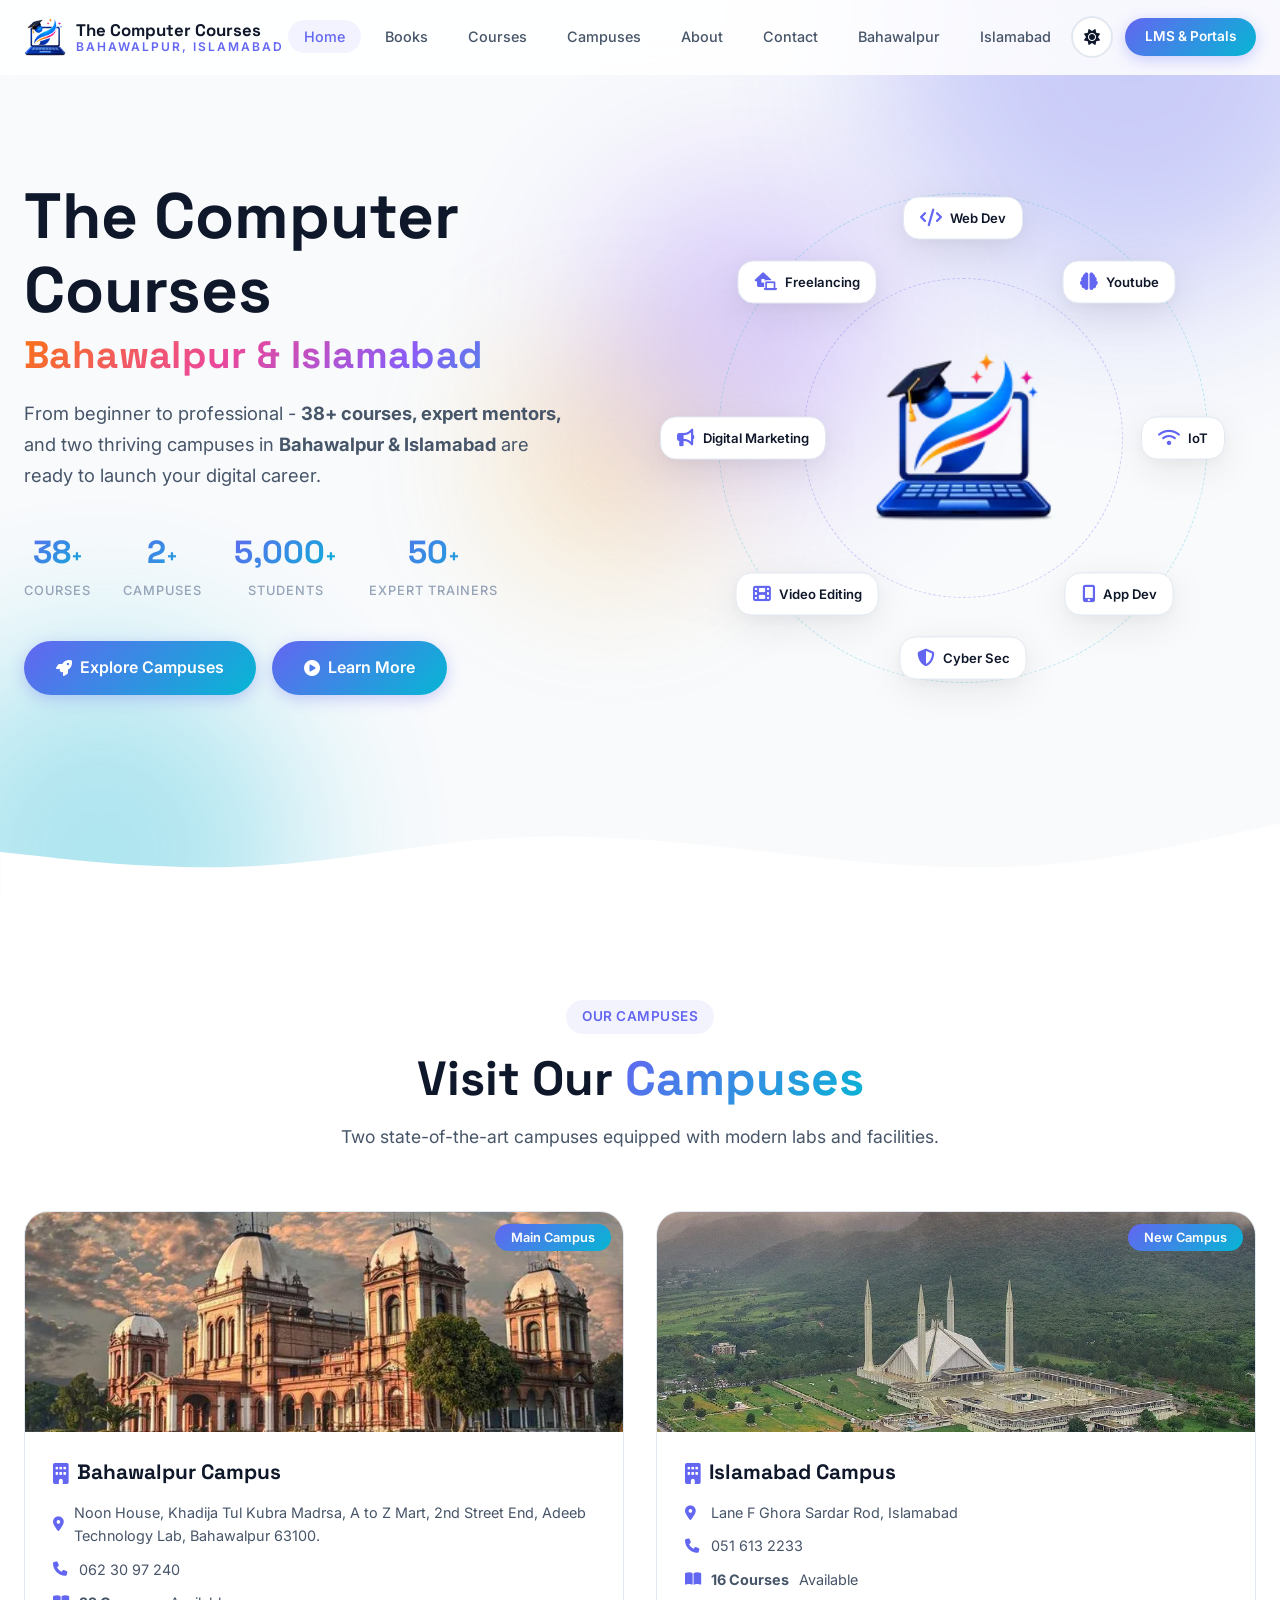
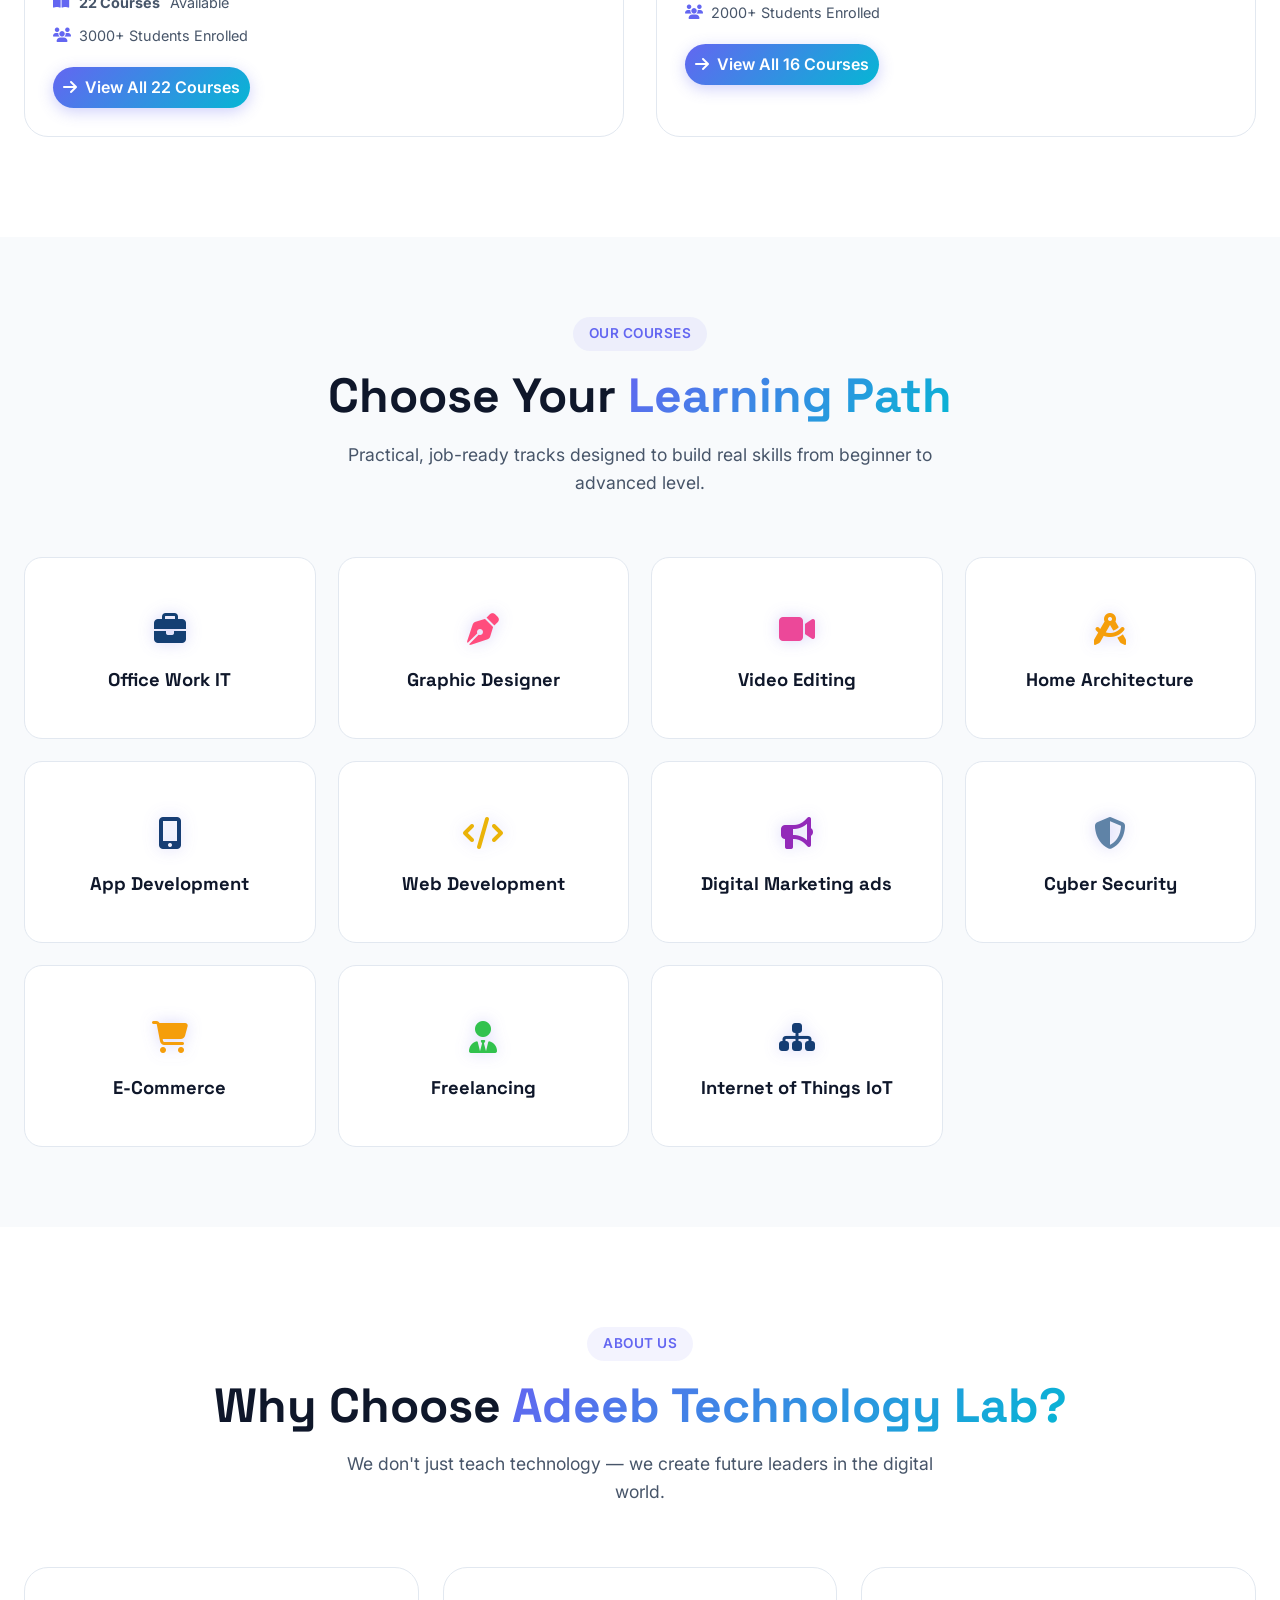
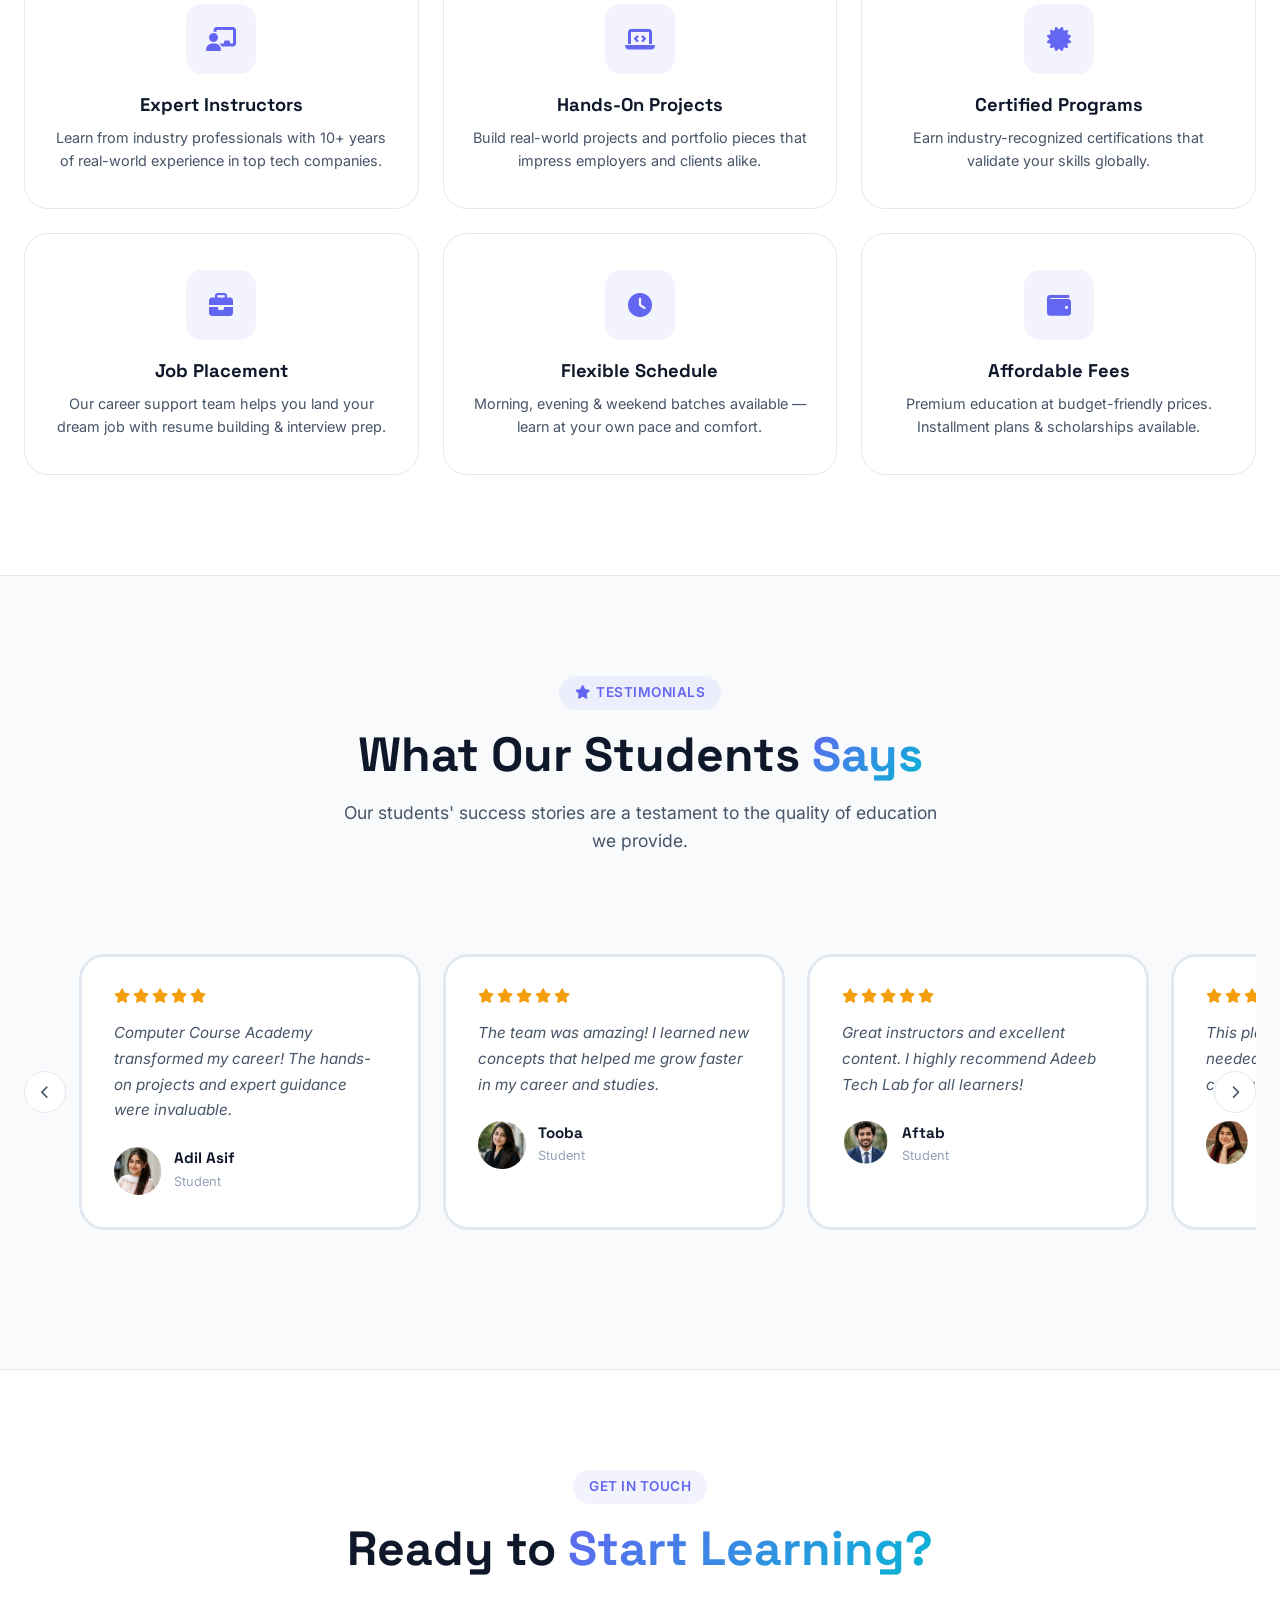
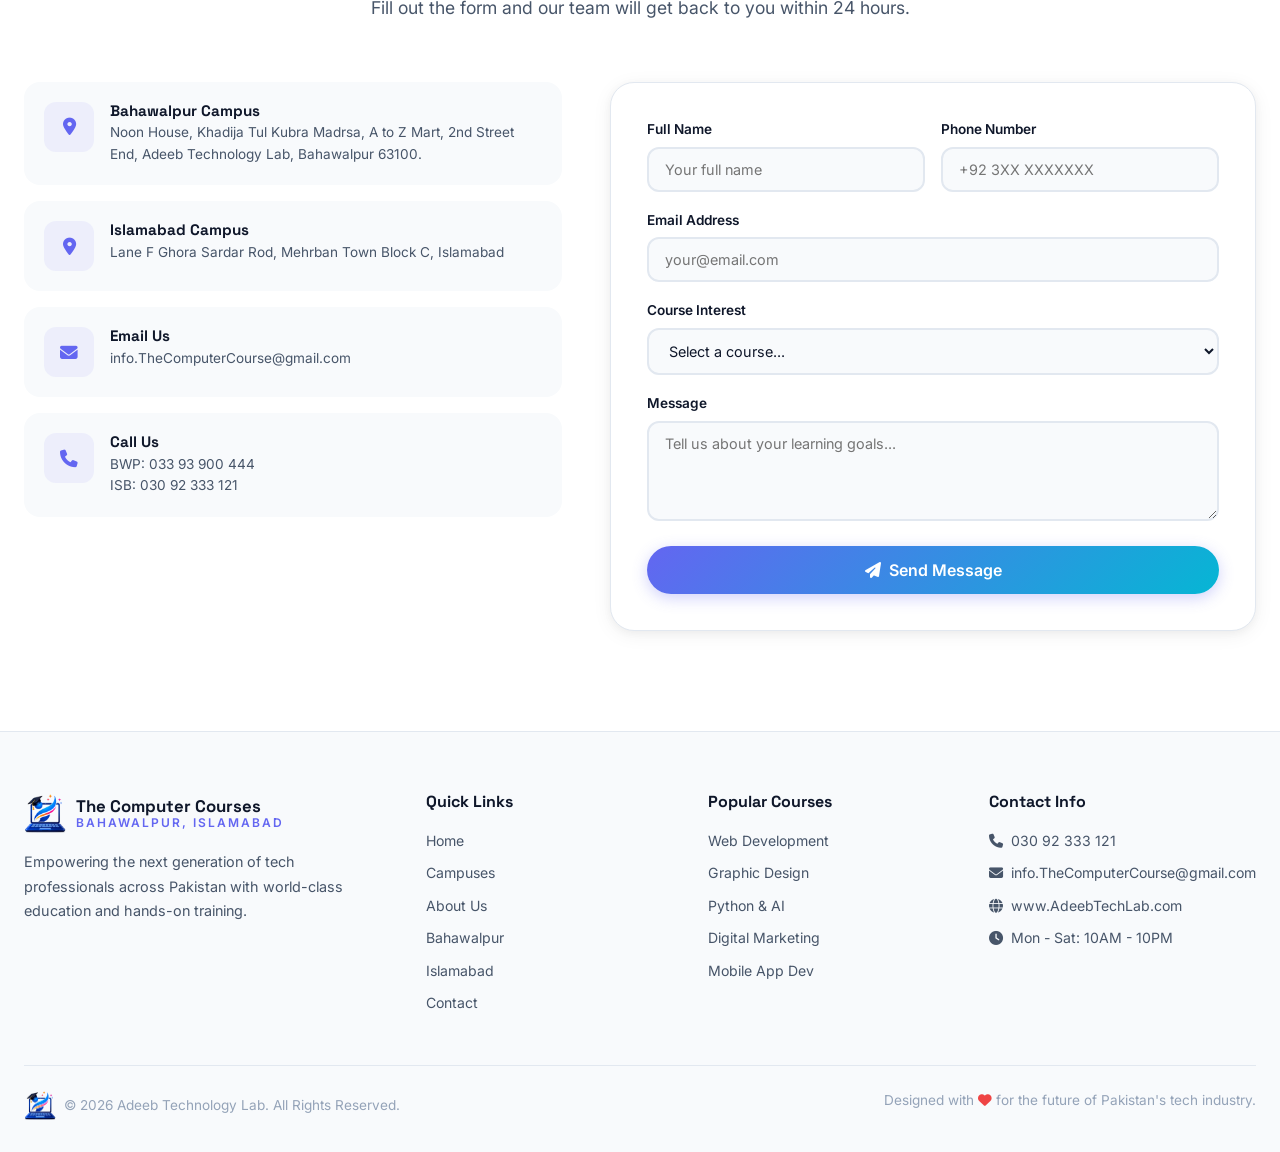
==== commit c2e55545: "vhh" ====
--- a/index.html
+++ b/index.html
@@ -219,57 +219,56 @@
                 <article class="course-box" data-aos="fade-up" data-delay="0">
                     <div class="course-box-icon navy"><i class="fas fa-briefcase"></i></div>
                     <h3>Office Work IT</h3>
-                    <p>120+ Courses</p>
                 </article>
                 <article class="course-box" data-aos="fade-up" data-delay="40">
                     <div class="course-box-icon rose"><i class="fas fa-pen-nib"></i></div>
                     <h3>Graphic Designer</h3>
-                    <p>180+ Courses</p>
+
                 </article>
                 <article class="course-box" data-aos="fade-up" data-delay="120">
                     <div class="course-box-icon pink"><i class="fas fa-video"></i></div>
                     <h3>Video Editing</h3>
-                    <p>130+ Courses</p>
+
                 </article>
                 <article class="course-box" data-aos="fade-up" data-delay="160">
                     <div class="course-box-icon amber"><i class="fas fa-drafting-compass"></i></div>
                     <h3>Home Architecture</h3>
-                    <p>100+ Courses</p>
+
                 </article>
                 <article class="course-box" data-aos="fade-up" data-delay="200">
                     <div class="course-box-icon steel"><i class="fas fa-mobile-alt"></i></div>
                     <h3>App Development</h3>
-                    <p>220+ Courses</p>
+
                 </article>
                 <article class="course-box" data-aos="fade-up" data-delay="240">
                     <div class="course-box-icon gold"><i class="fas fa-code"></i></div>
                     <h3>Web Development</h3>
-                    <p>260+ Courses</p>
+
                 </article>
                 <article class="course-box" data-aos="fade-up" data-delay="280">
                     <div class="course-box-icon purple"><i class="fas fa-bullhorn"></i></div>
                     <h3>Digital Marketing ads</h3>
-                    <p>175+ Courses</p>
+
                 </article>
                 <article class="course-box" data-aos="fade-up" data-delay="360">
                     <div class="course-box-icon sky"><i class="fas fa-shield-alt"></i></div>
                     <h3>Cyber Security</h3>
-                    <p>110+ Courses</p>
+
                 </article>
                 <article class="course-box" data-aos="fade-up" data-delay="400">
                     <div class="course-box-icon orange"><i class="fas fa-shopping-cart"></i></div>
                     <h3>E-Commerce</h3>
-                    <p>140+ Courses</p>
+
                 </article>
                 <article class="course-box" data-aos="fade-up" data-delay="440">
                     <div class="course-box-icon green"><i class="fas fa-user-tie"></i></div>
                     <h3>Freelancing</h3>
-                    <p>200+ Courses</p>
+
                 </article>
                 <article class="course-box" data-aos="fade-up" data-delay="480">
                     <div class="course-box-icon deep"><i class="fas fa-sitemap"></i></div>
                     <h3>Internet of Things IoT</h3>
-                    <p>80+ Courses</p>
+
                 </article>
             </div>
         </div>
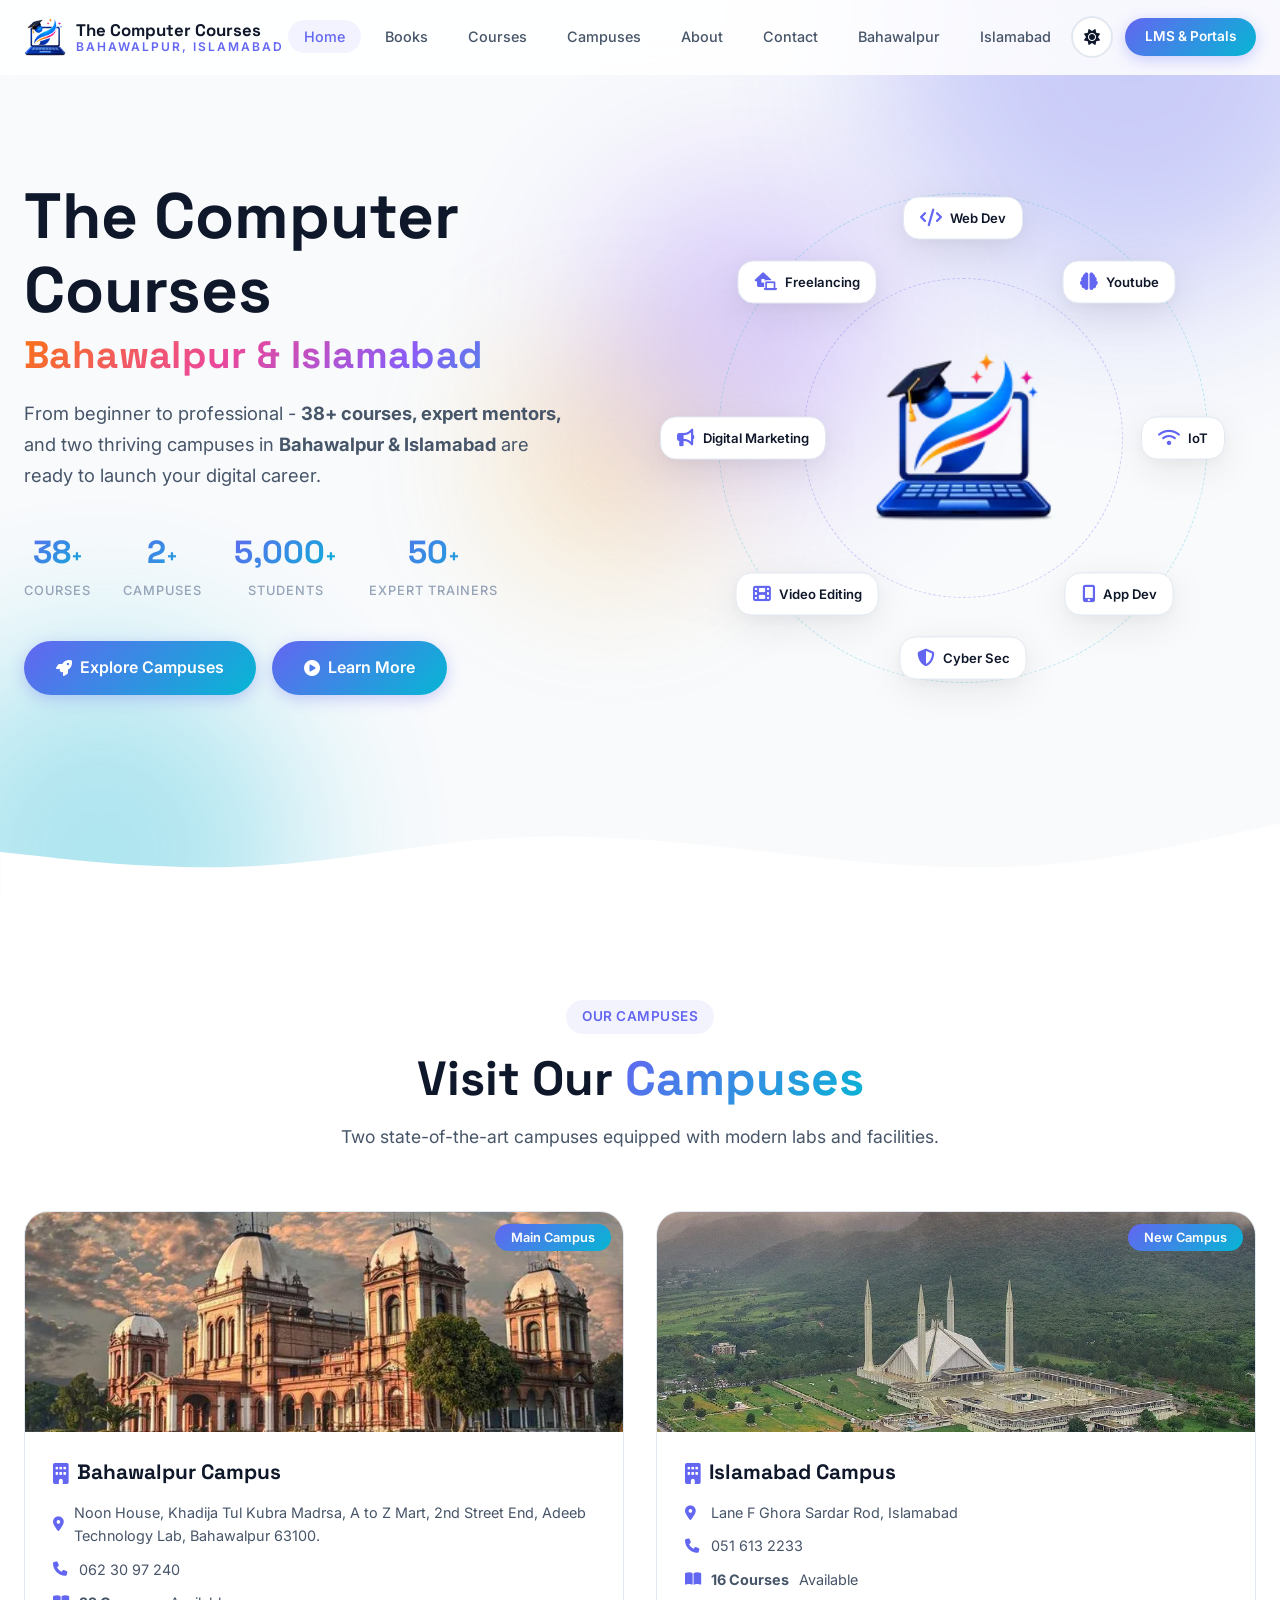
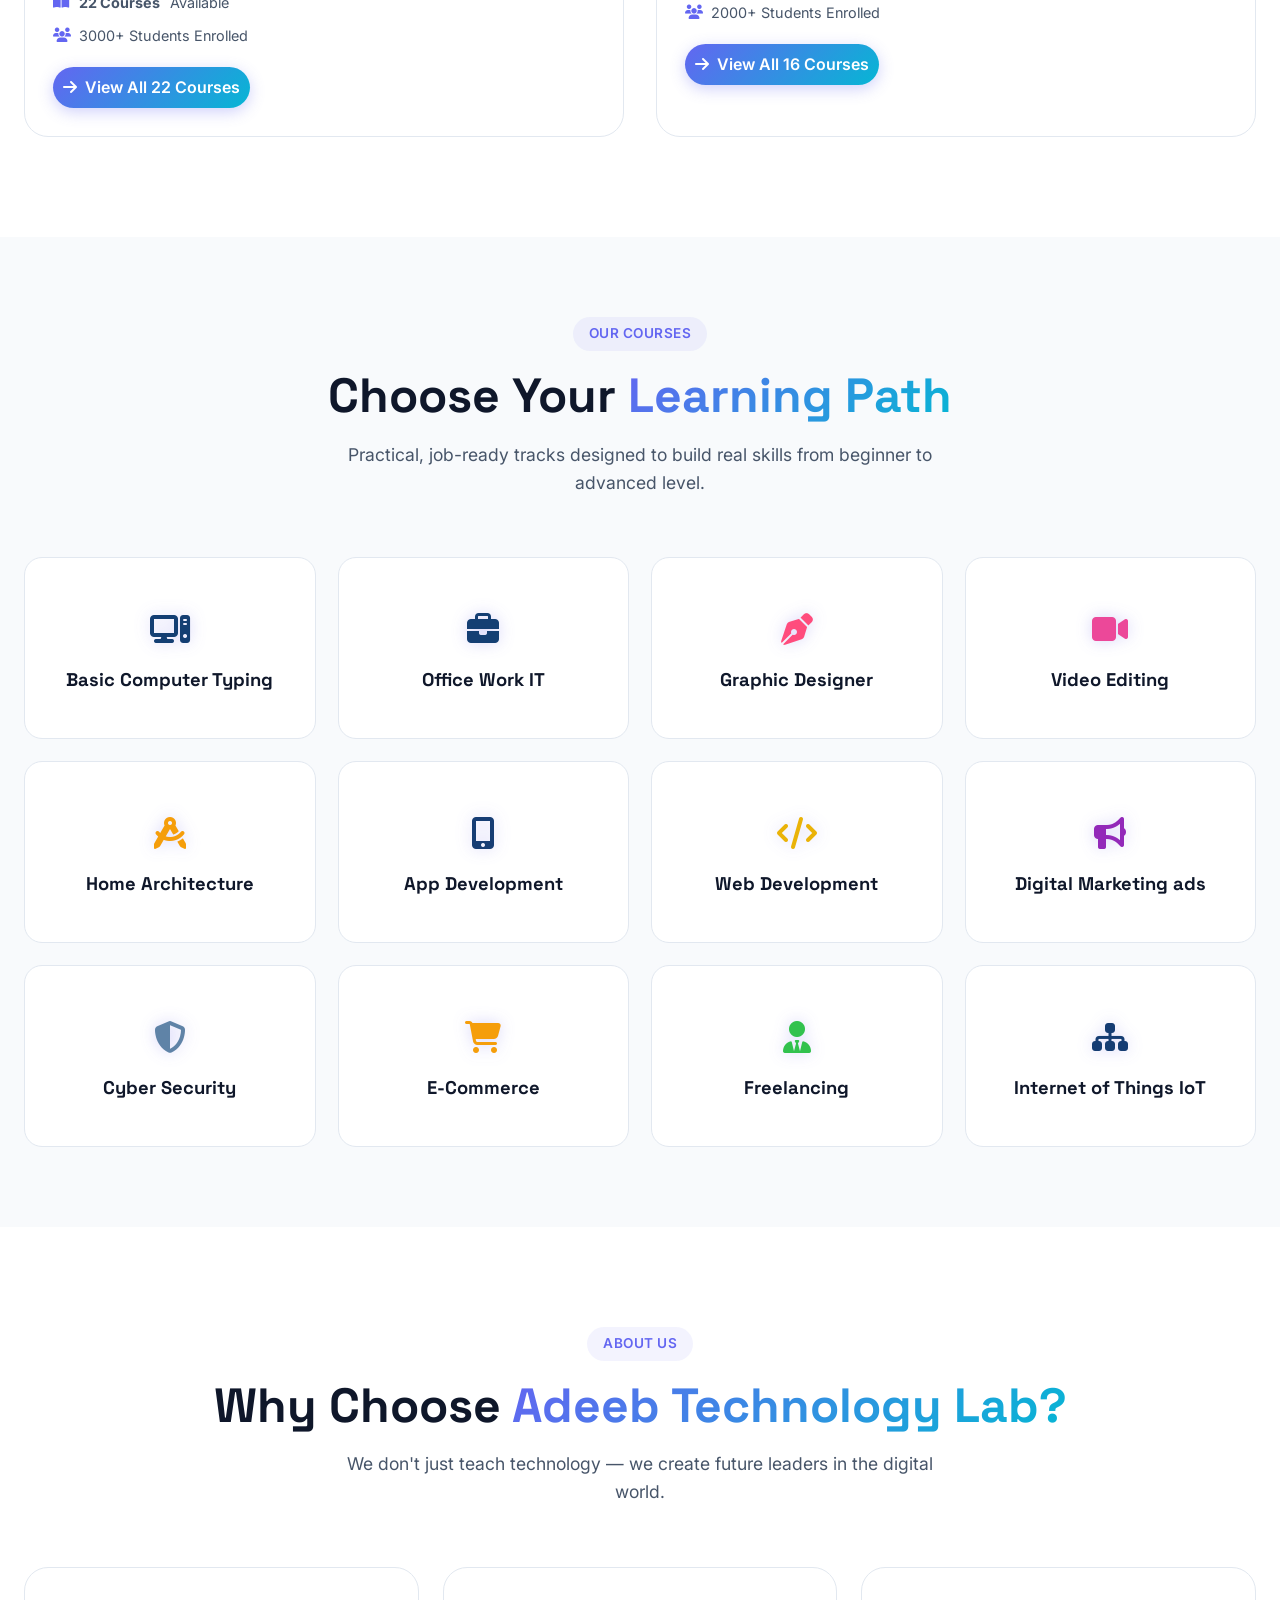
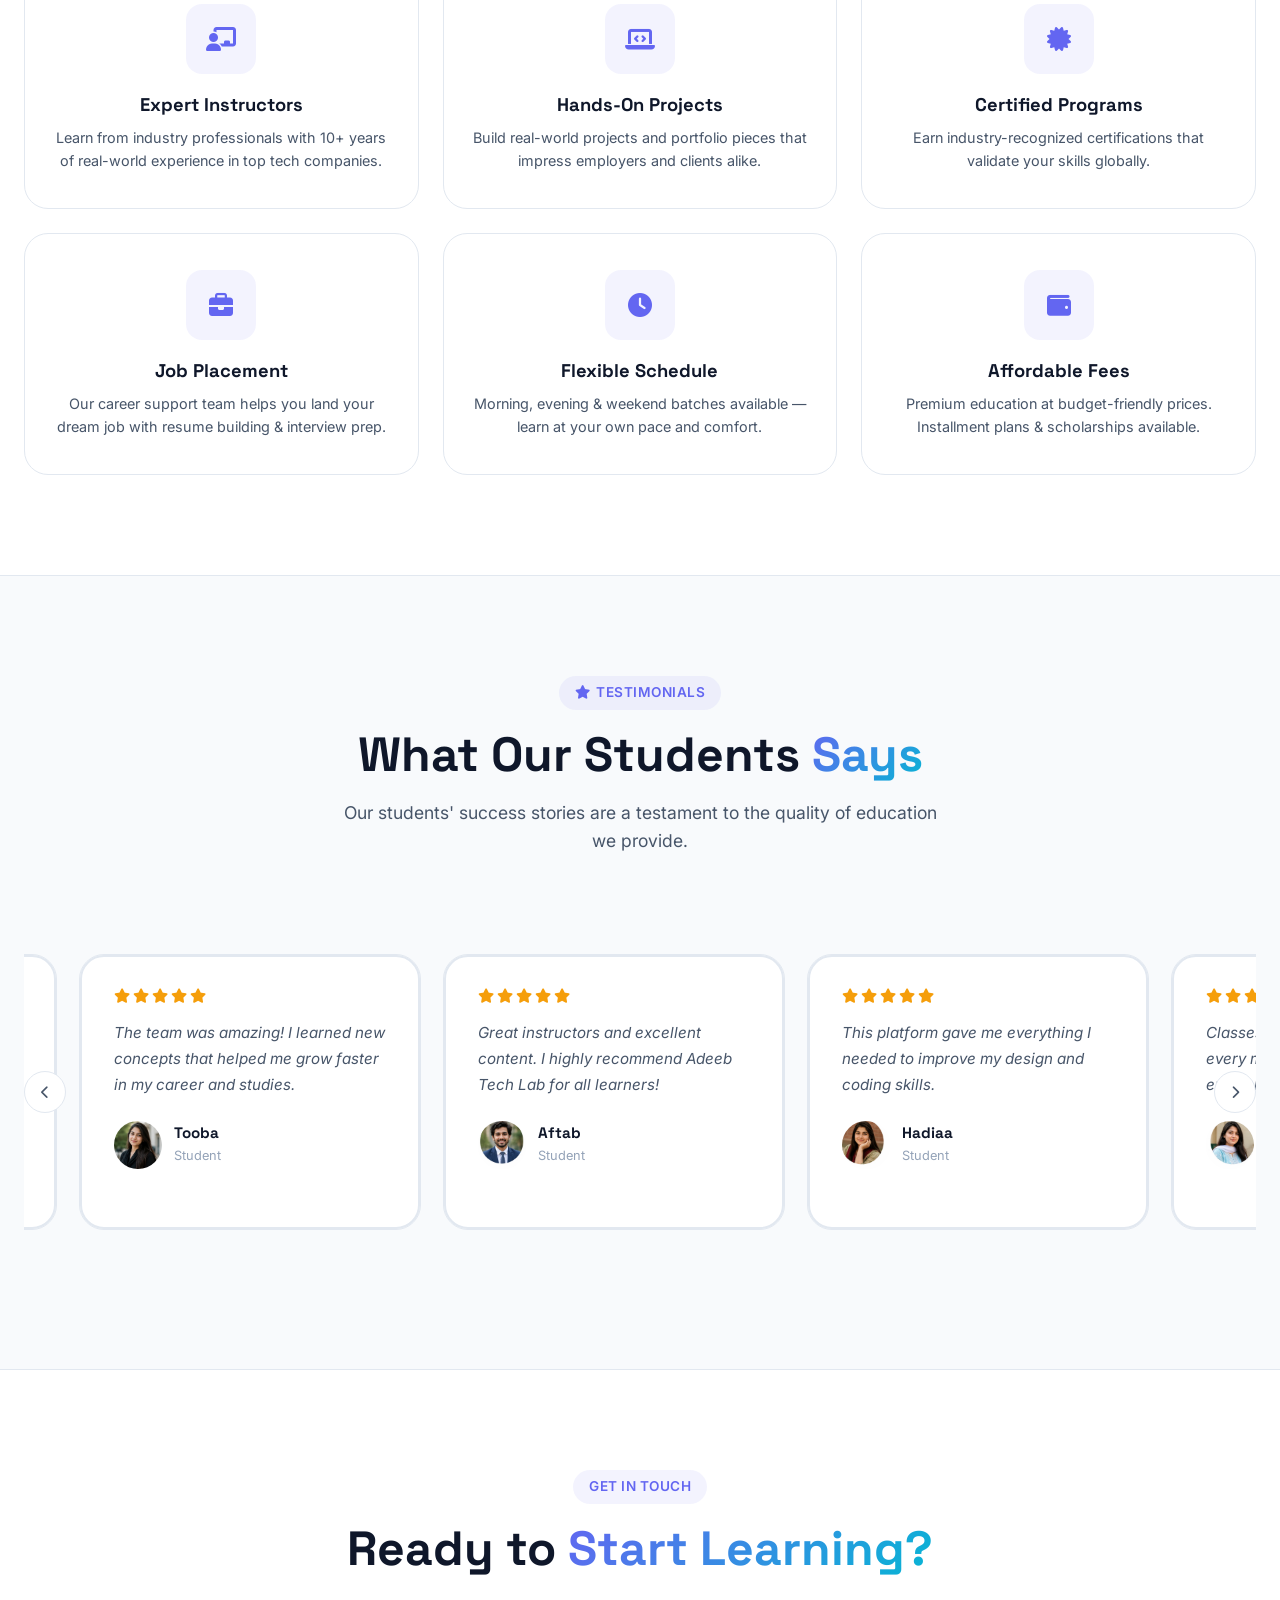
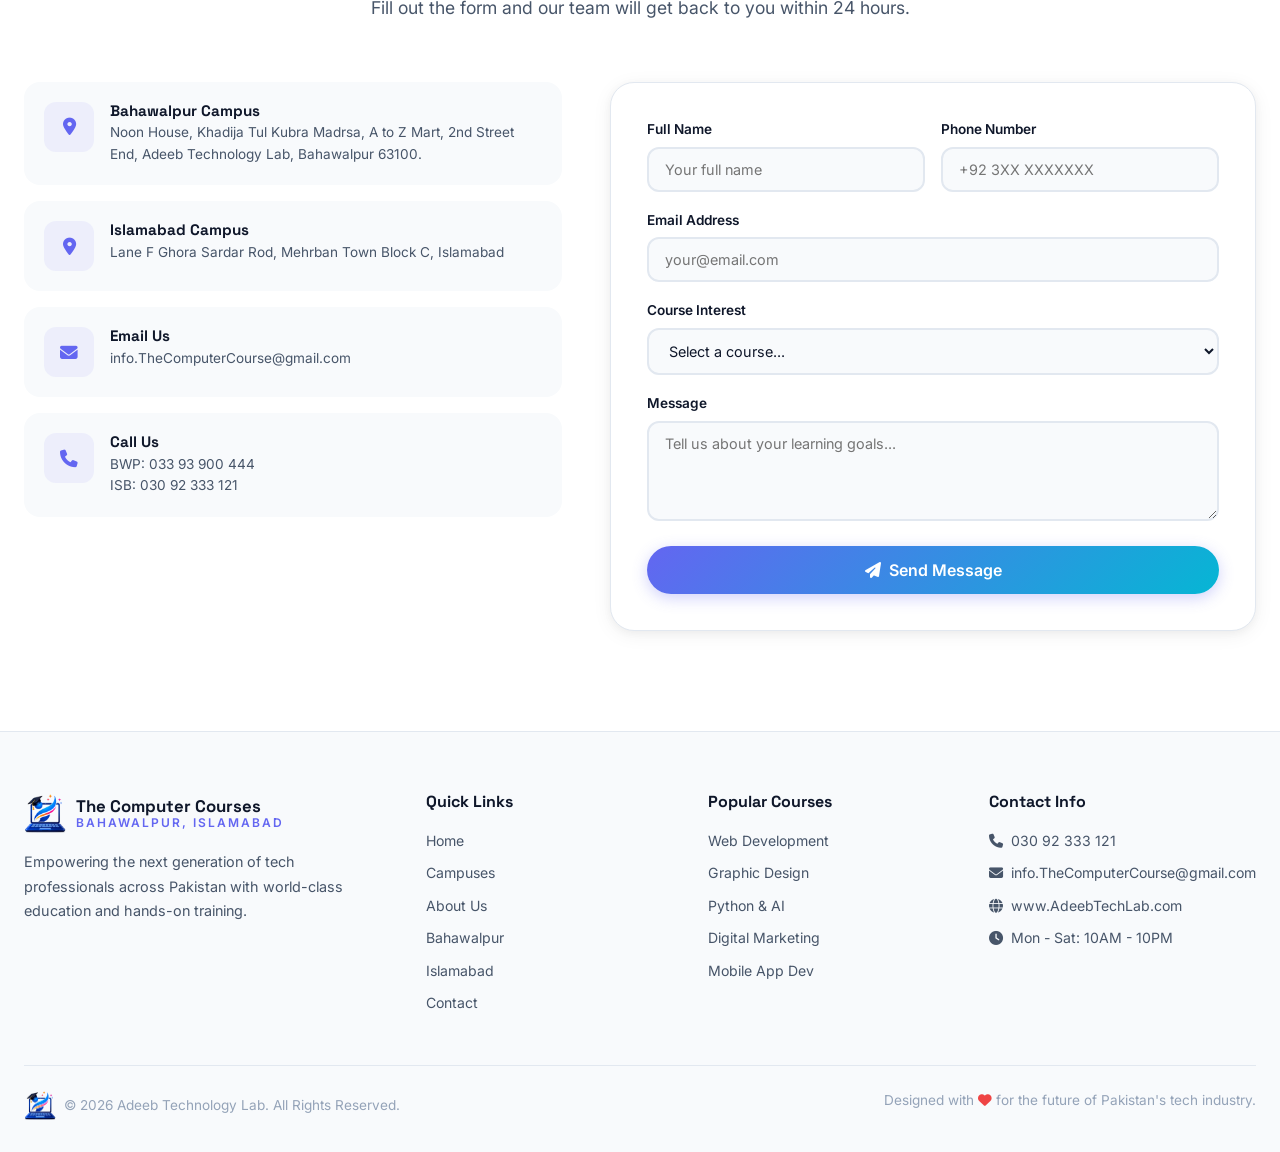
==== commit fa8a03dc: "hghg" ====
--- a/index.html
+++ b/index.html
@@ -217,6 +217,12 @@
             </div>
             <div class="courses-showcase-grid">
                 <article class="course-box" data-aos="fade-up" data-delay="0">
+    <div class="course-box-icon navy">
+        <i class="fas fa-computer"></i>
+    </div>
+    <h3>Basic Computer Typing</h3>
+</article>
+                <article class="course-box" data-aos="fade-up" data-delay="0">
                     <div class="course-box-icon navy"><i class="fas fa-briefcase"></i></div>
                     <h3>Office Work IT</h3>
                 </article>
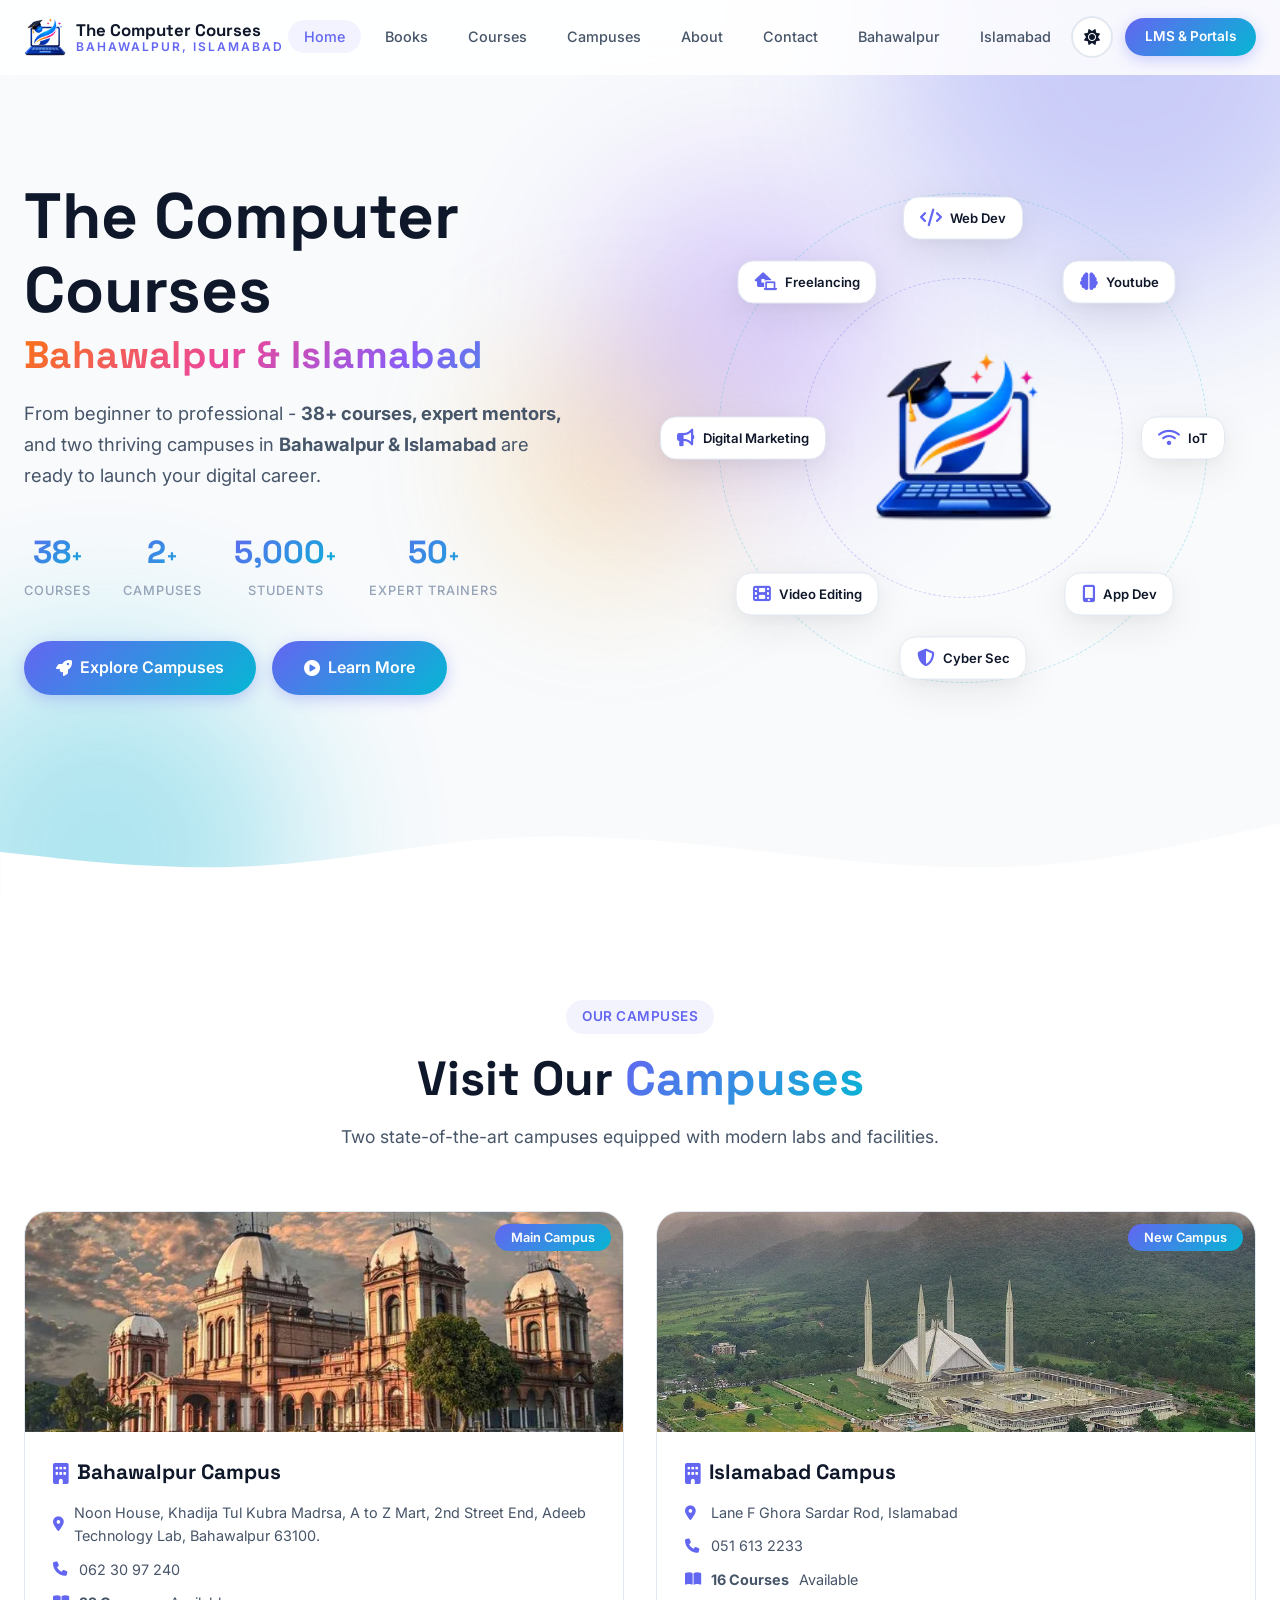
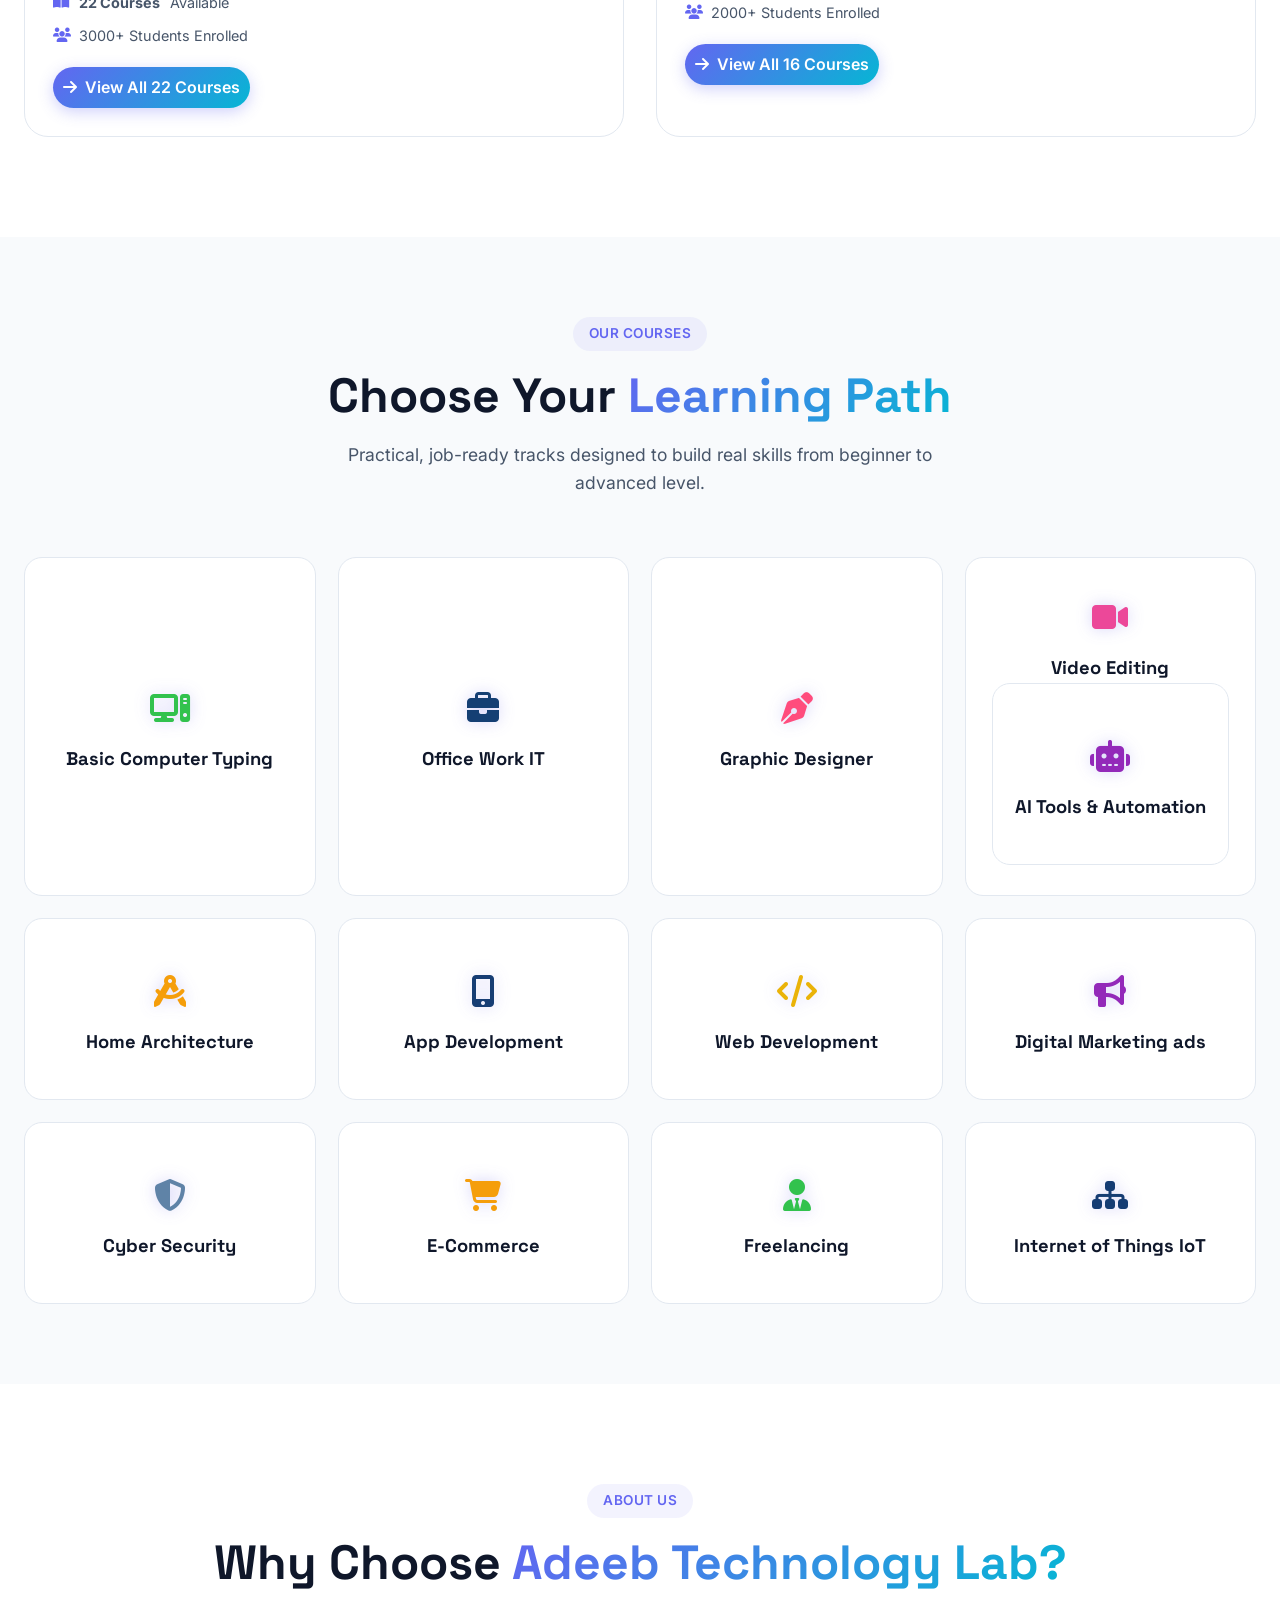
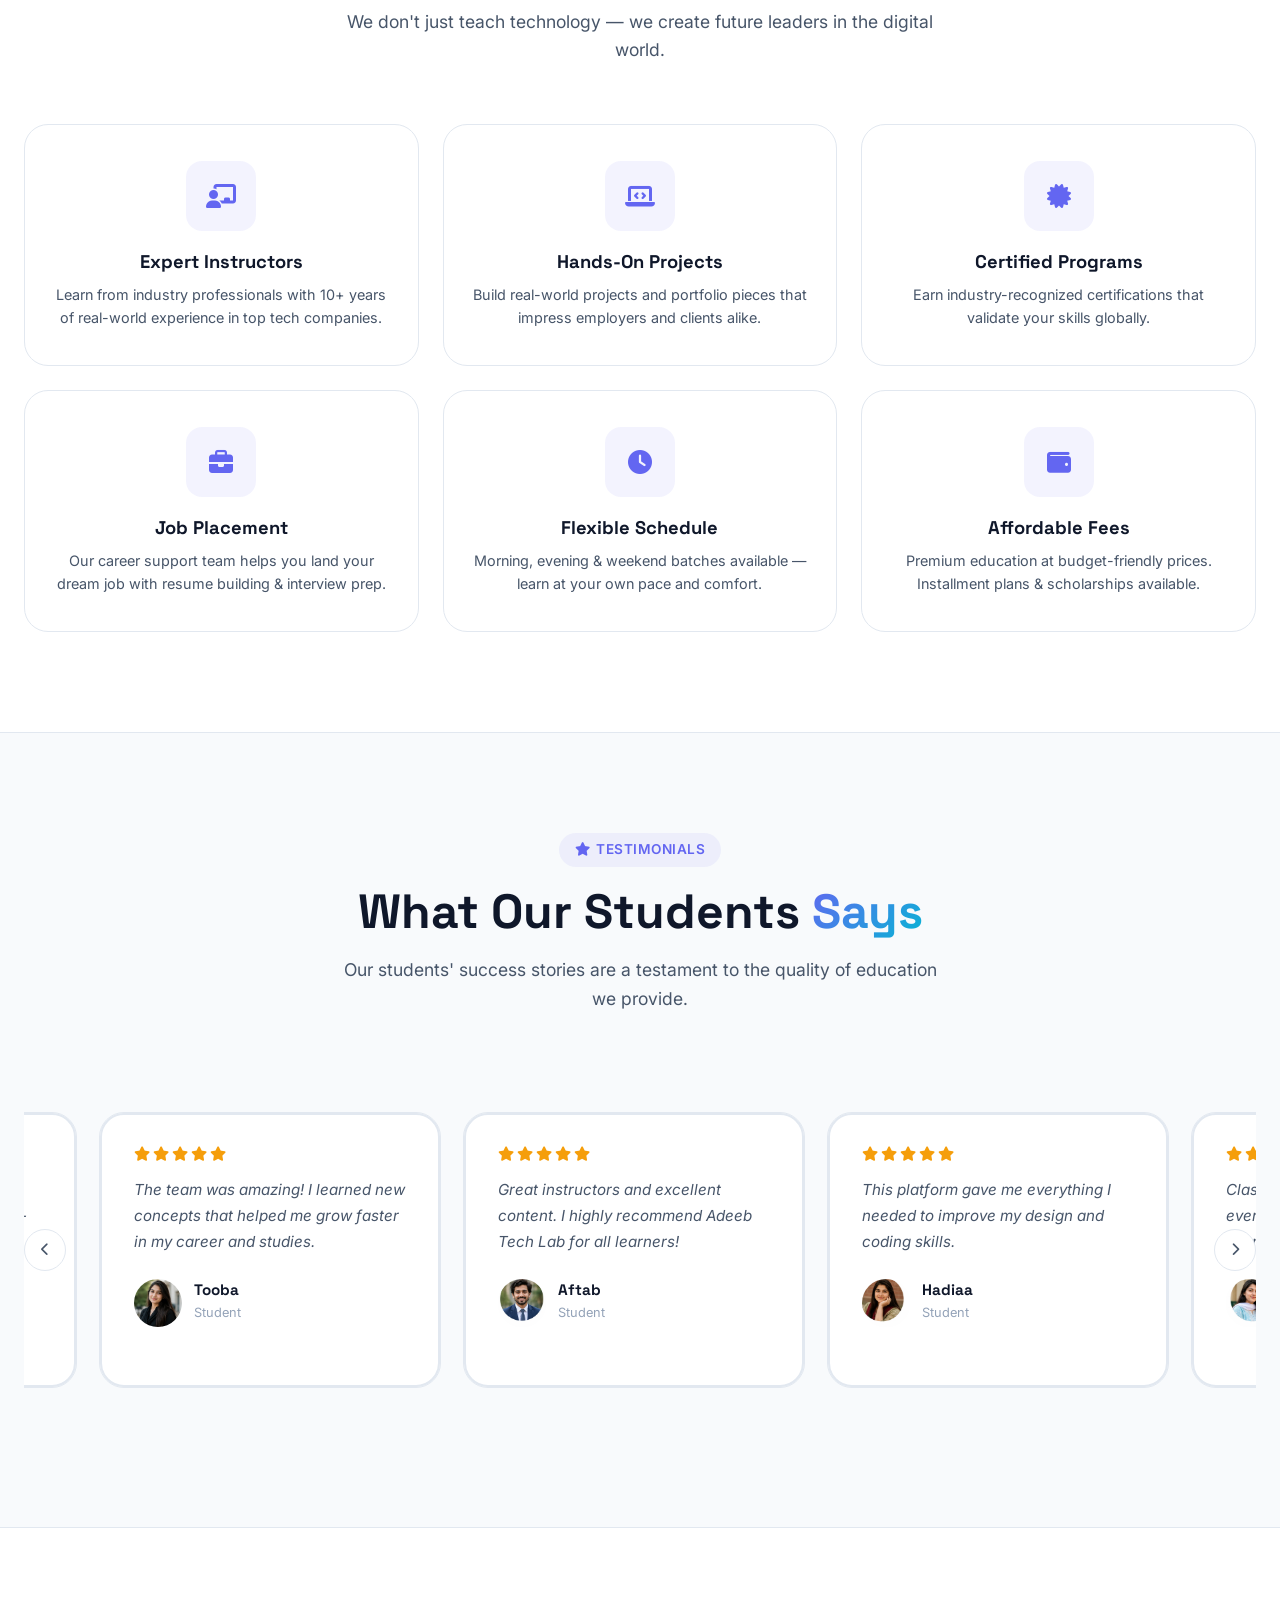
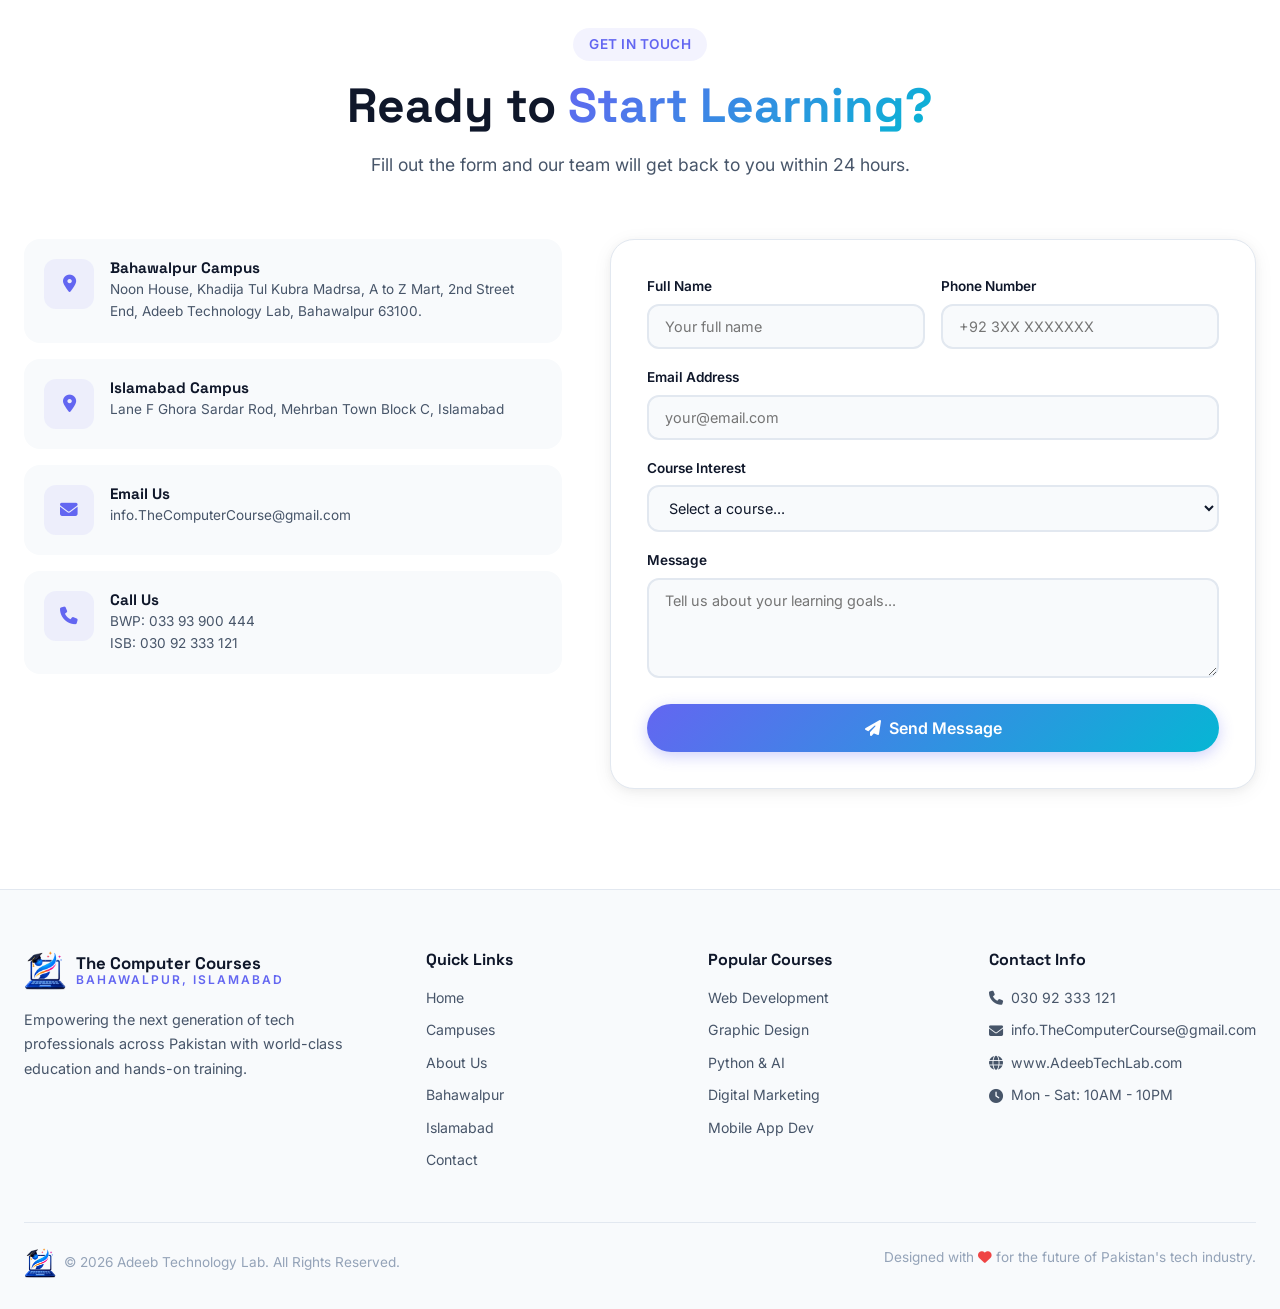
==== commit 1b0fa97f: "hdfd" ====
--- a/index.html
+++ b/index.html
@@ -217,7 +217,7 @@
             </div>
             <div class="courses-showcase-grid">
                 <article class="course-box" data-aos="fade-up" data-delay="0">
-    <div class="course-box-icon navy">
+    <div class="course-box-icon green">
         <i class="fas fa-computer"></i>
     </div>
     <h3>Basic Computer Typing</h3>
@@ -235,6 +235,12 @@
                     <div class="course-box-icon pink"><i class="fas fa-video"></i></div>
                     <h3>Video Editing</h3>
 
+                    <article class="course-box" data-aos="fade-up" data-delay="280">
+    <div class="course-box-icon purple">
+        <i class="fas fa-robot"></i>
+    </div>
+    <h3>AI Tools & Automation</h3>
+</article>
                 </article>
                 <article class="course-box" data-aos="fade-up" data-delay="160">
                     <div class="course-box-icon amber"><i class="fas fa-drafting-compass"></i></div>
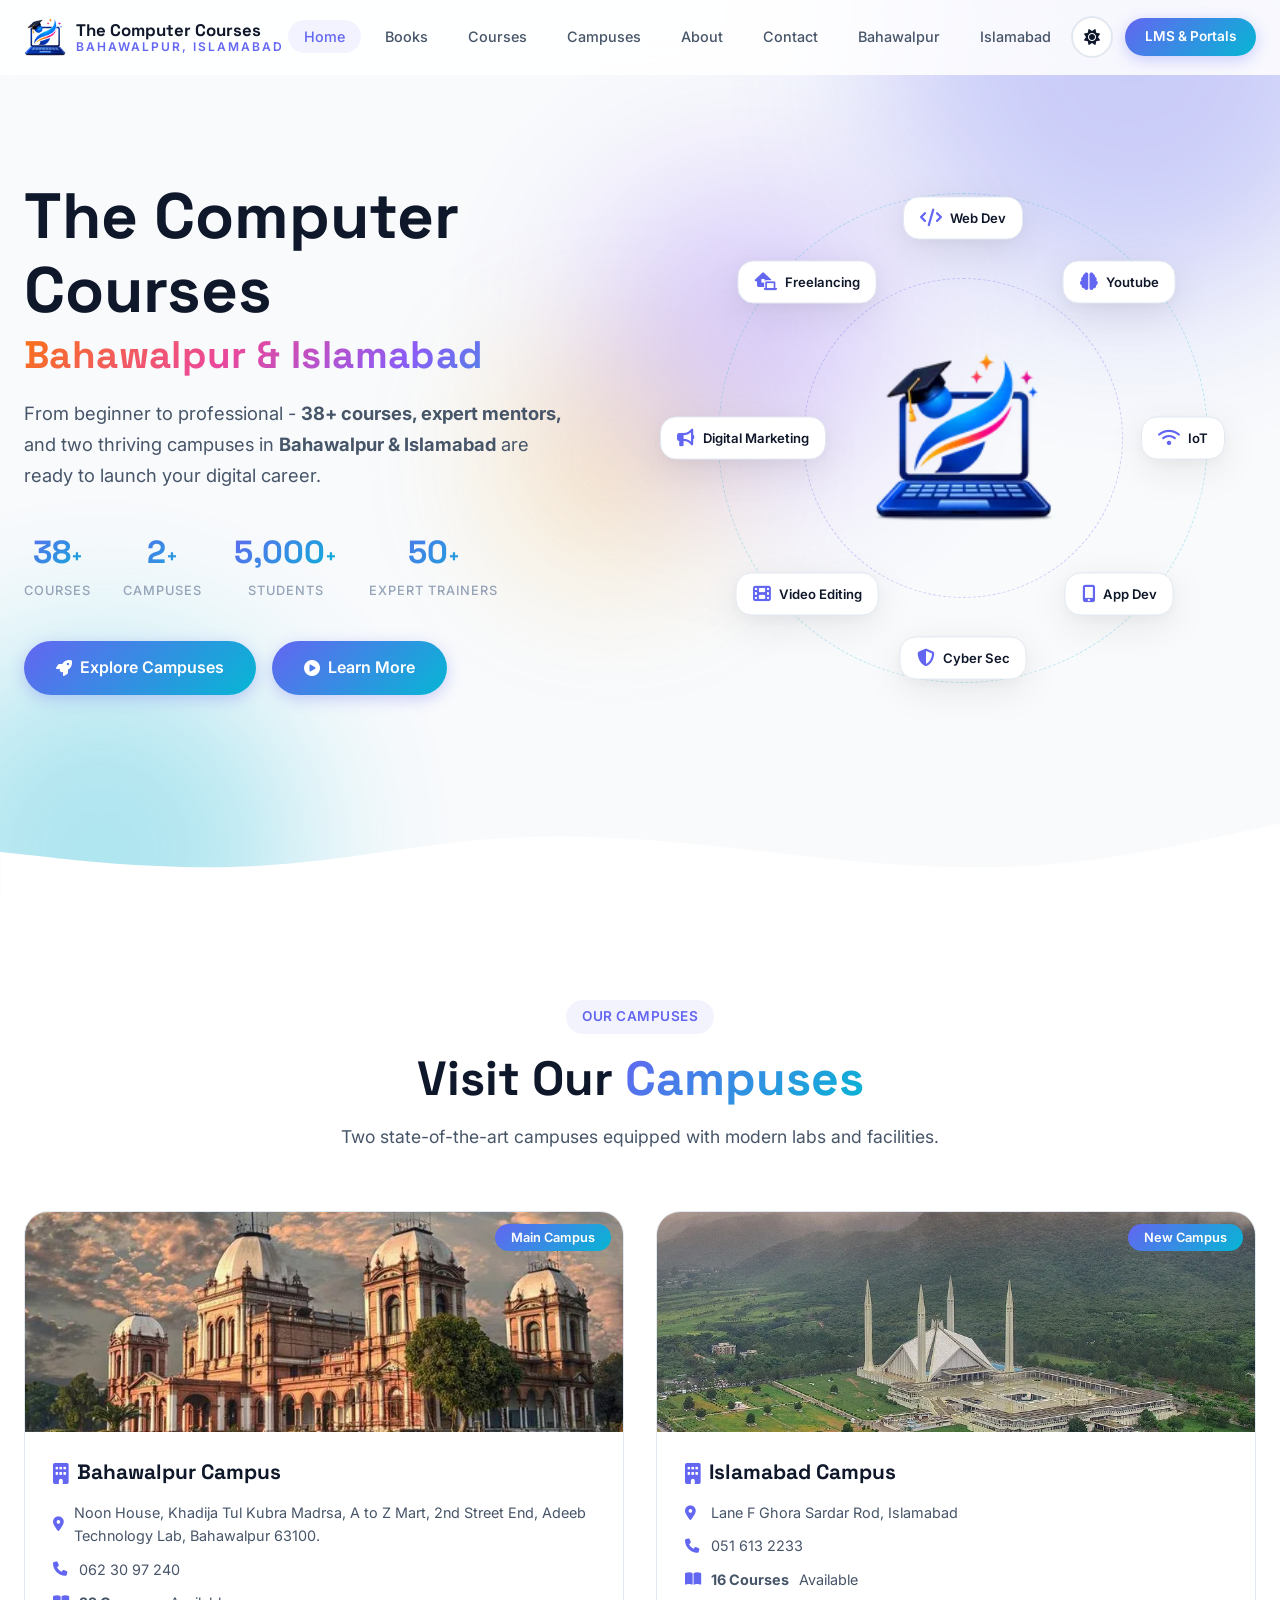
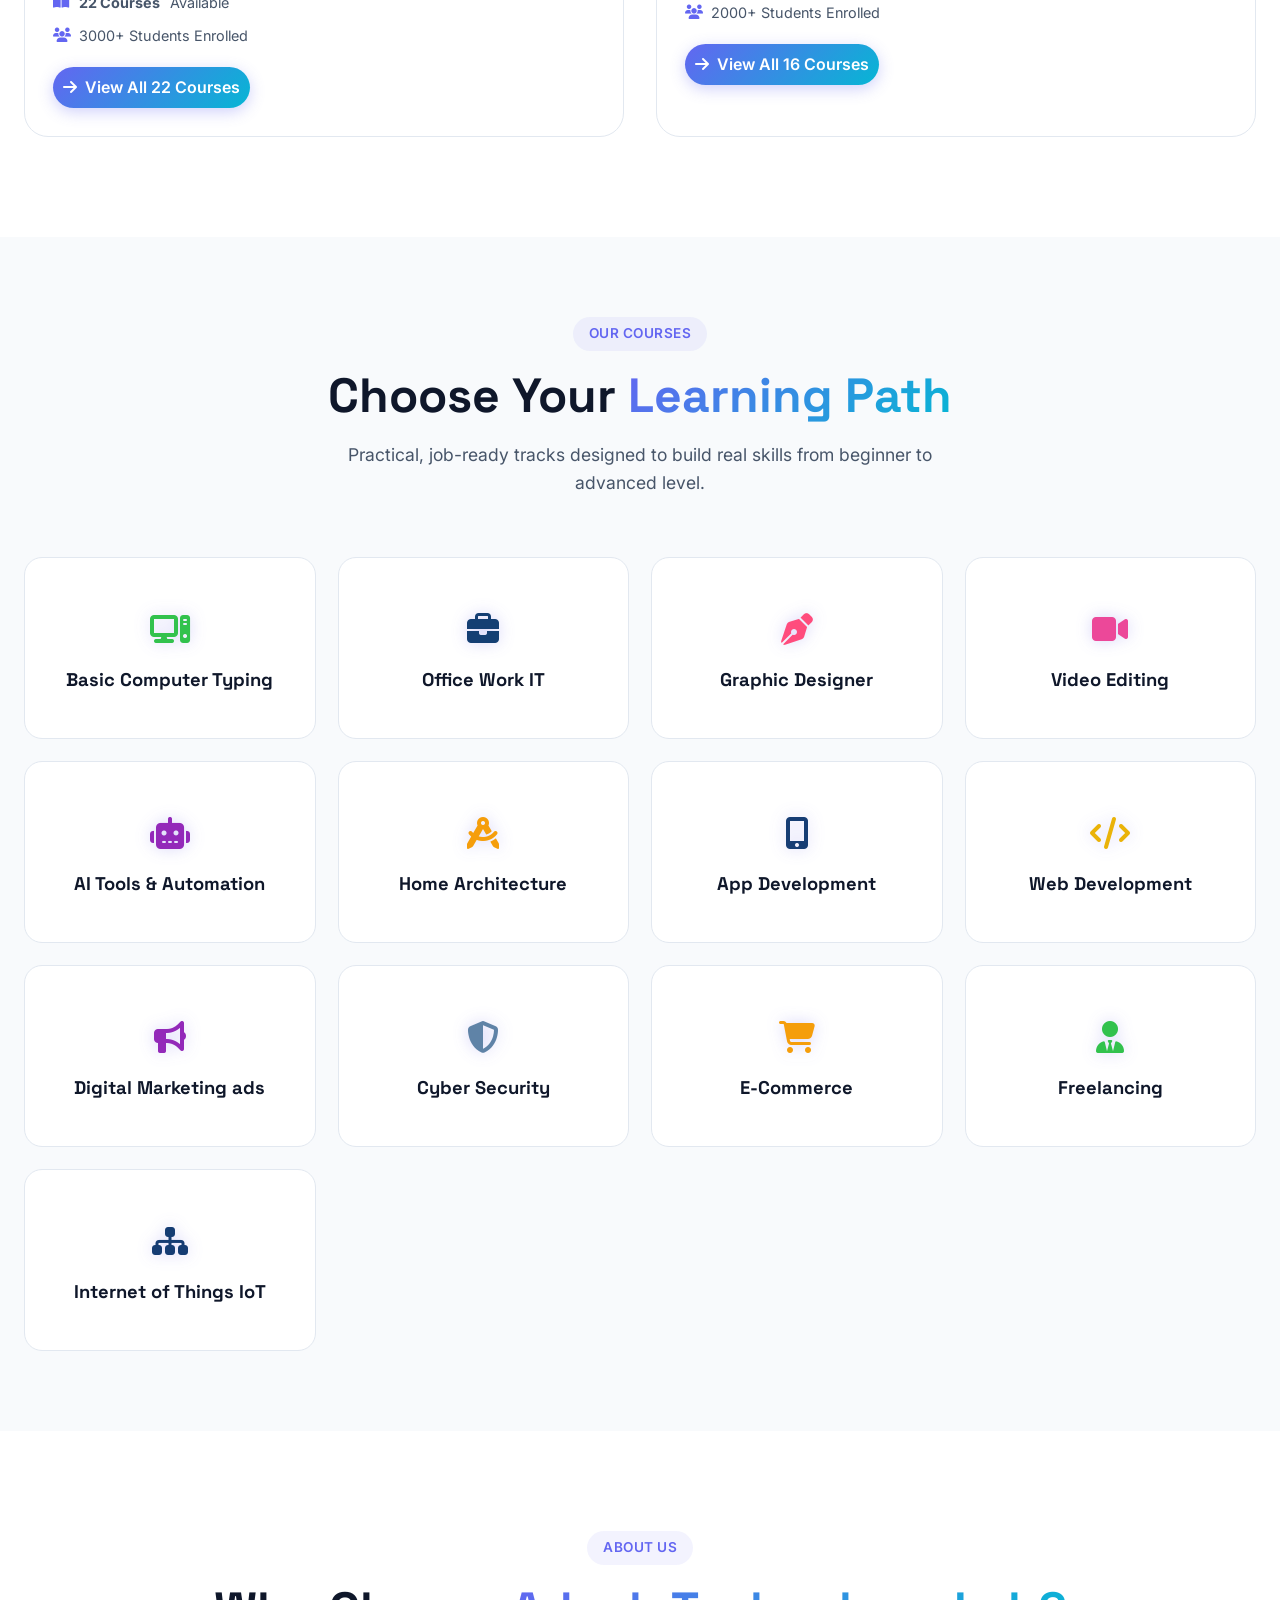
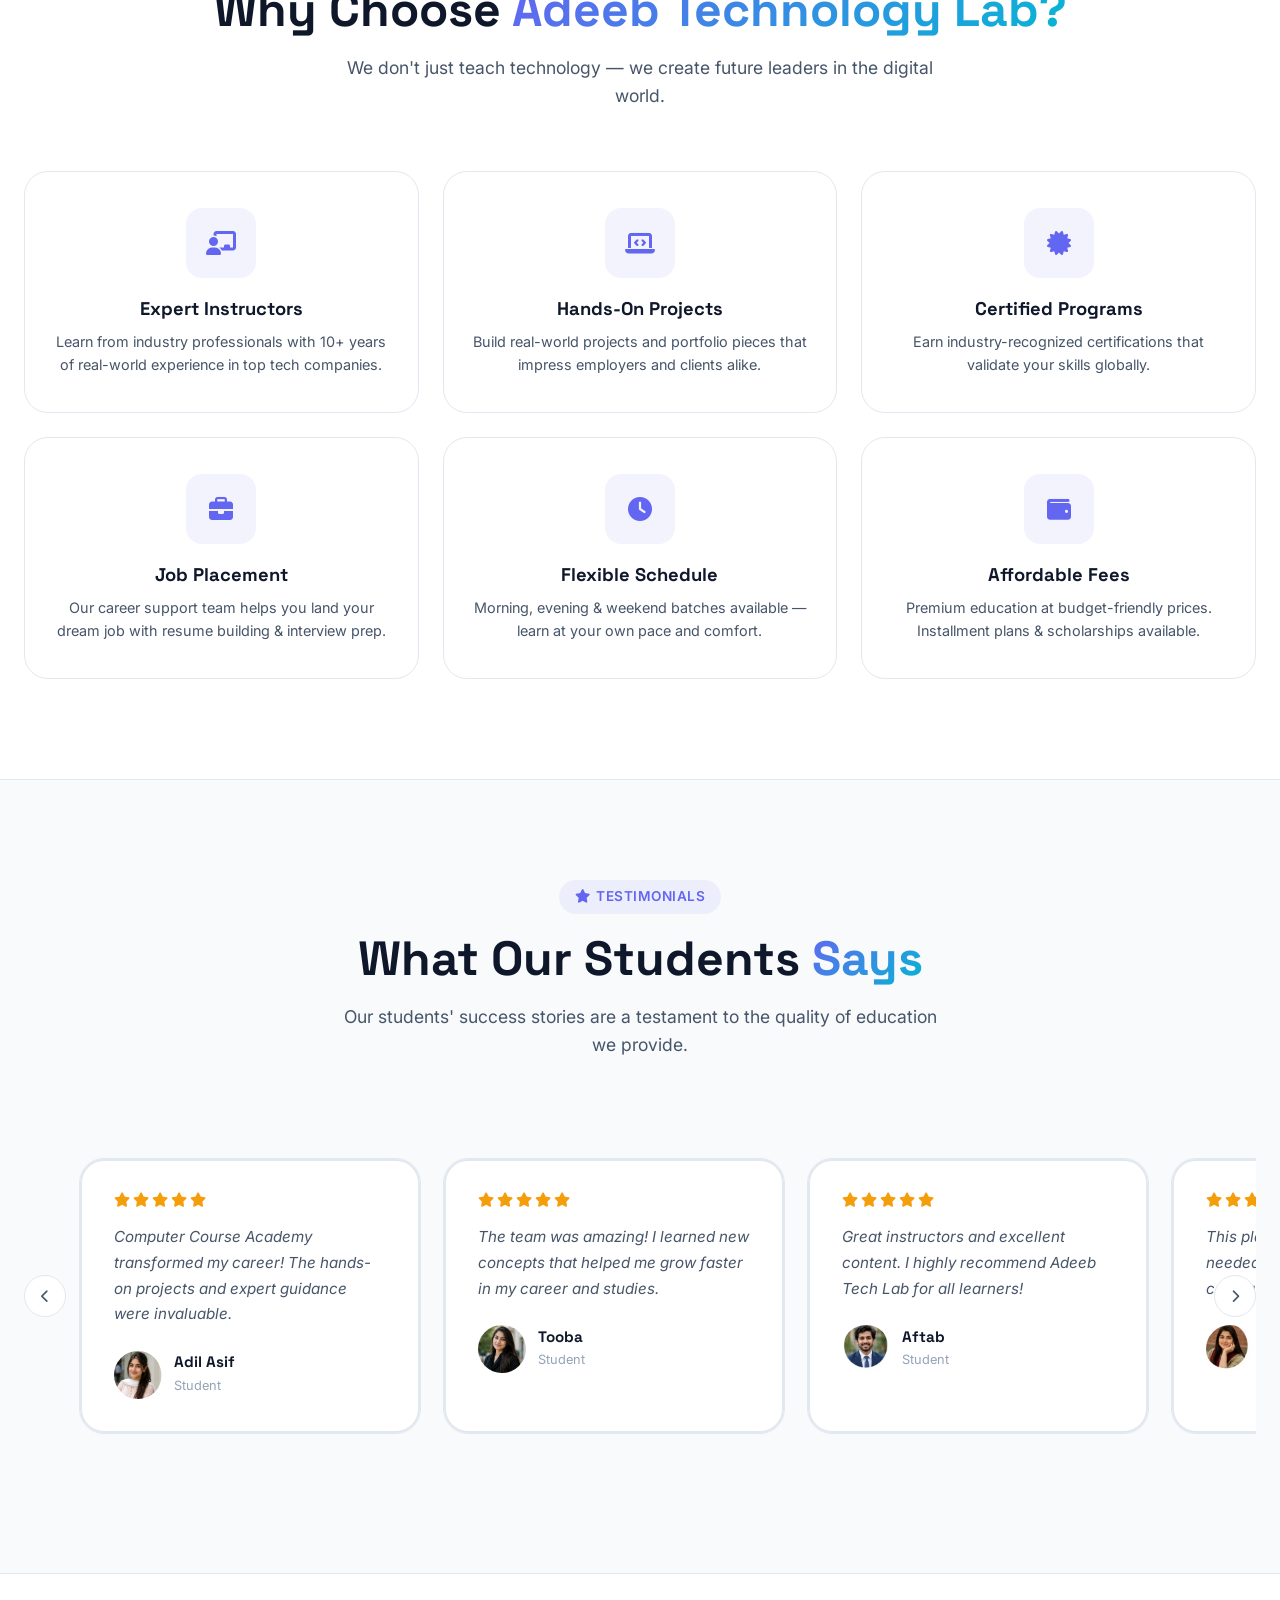
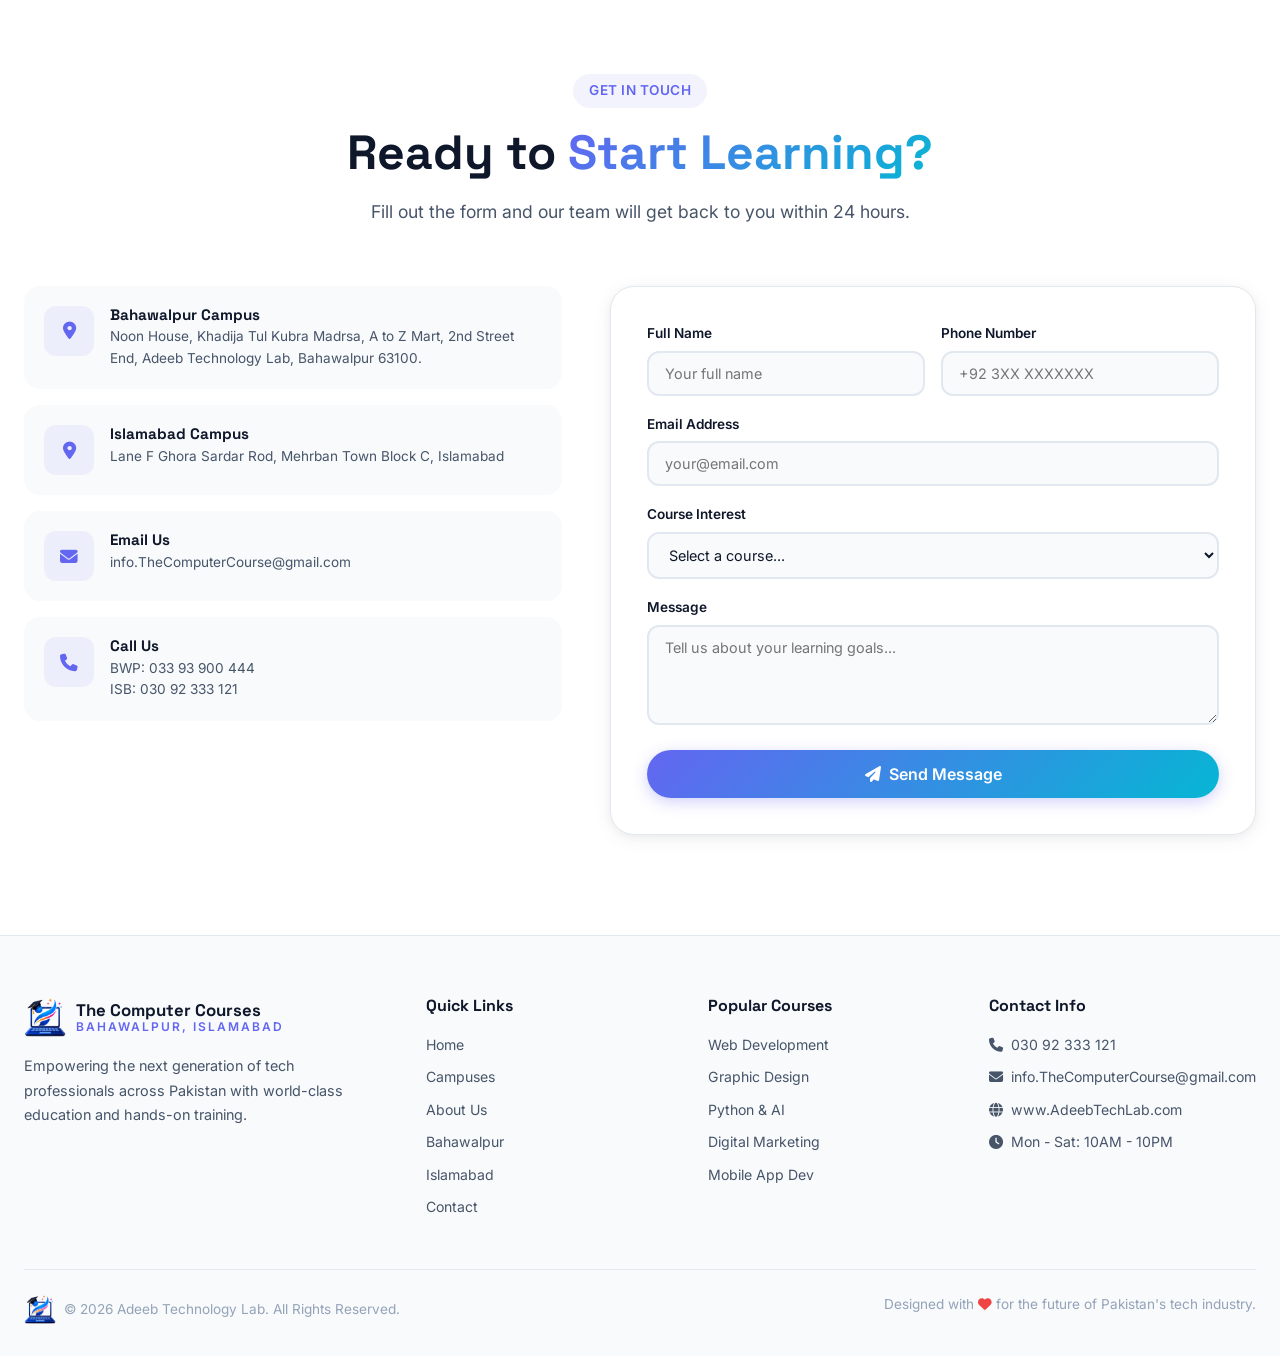
==== commit cd8125cf: "Fix HTML structure by removing extra article tagsbf" ====
--- a/index.html
+++ b/index.html
@@ -235,13 +235,17 @@
                     <div class="course-box-icon pink"><i class="fas fa-video"></i></div>
                     <h3>Video Editing</h3>
 
-                    <article class="course-box" data-aos="fade-up" data-delay="280">
+
+
+                </article>
+
+
+                                    <article class="course-box" data-aos="fade-up" data-delay="280">
     <div class="course-box-icon purple">
         <i class="fas fa-robot"></i>
     </div>
     <h3>AI Tools & Automation</h3>
 </article>
-                </article>
                 <article class="course-box" data-aos="fade-up" data-delay="160">
                     <div class="course-box-icon amber"><i class="fas fa-drafting-compass"></i></div>
                     <h3>Home Architecture</h3>
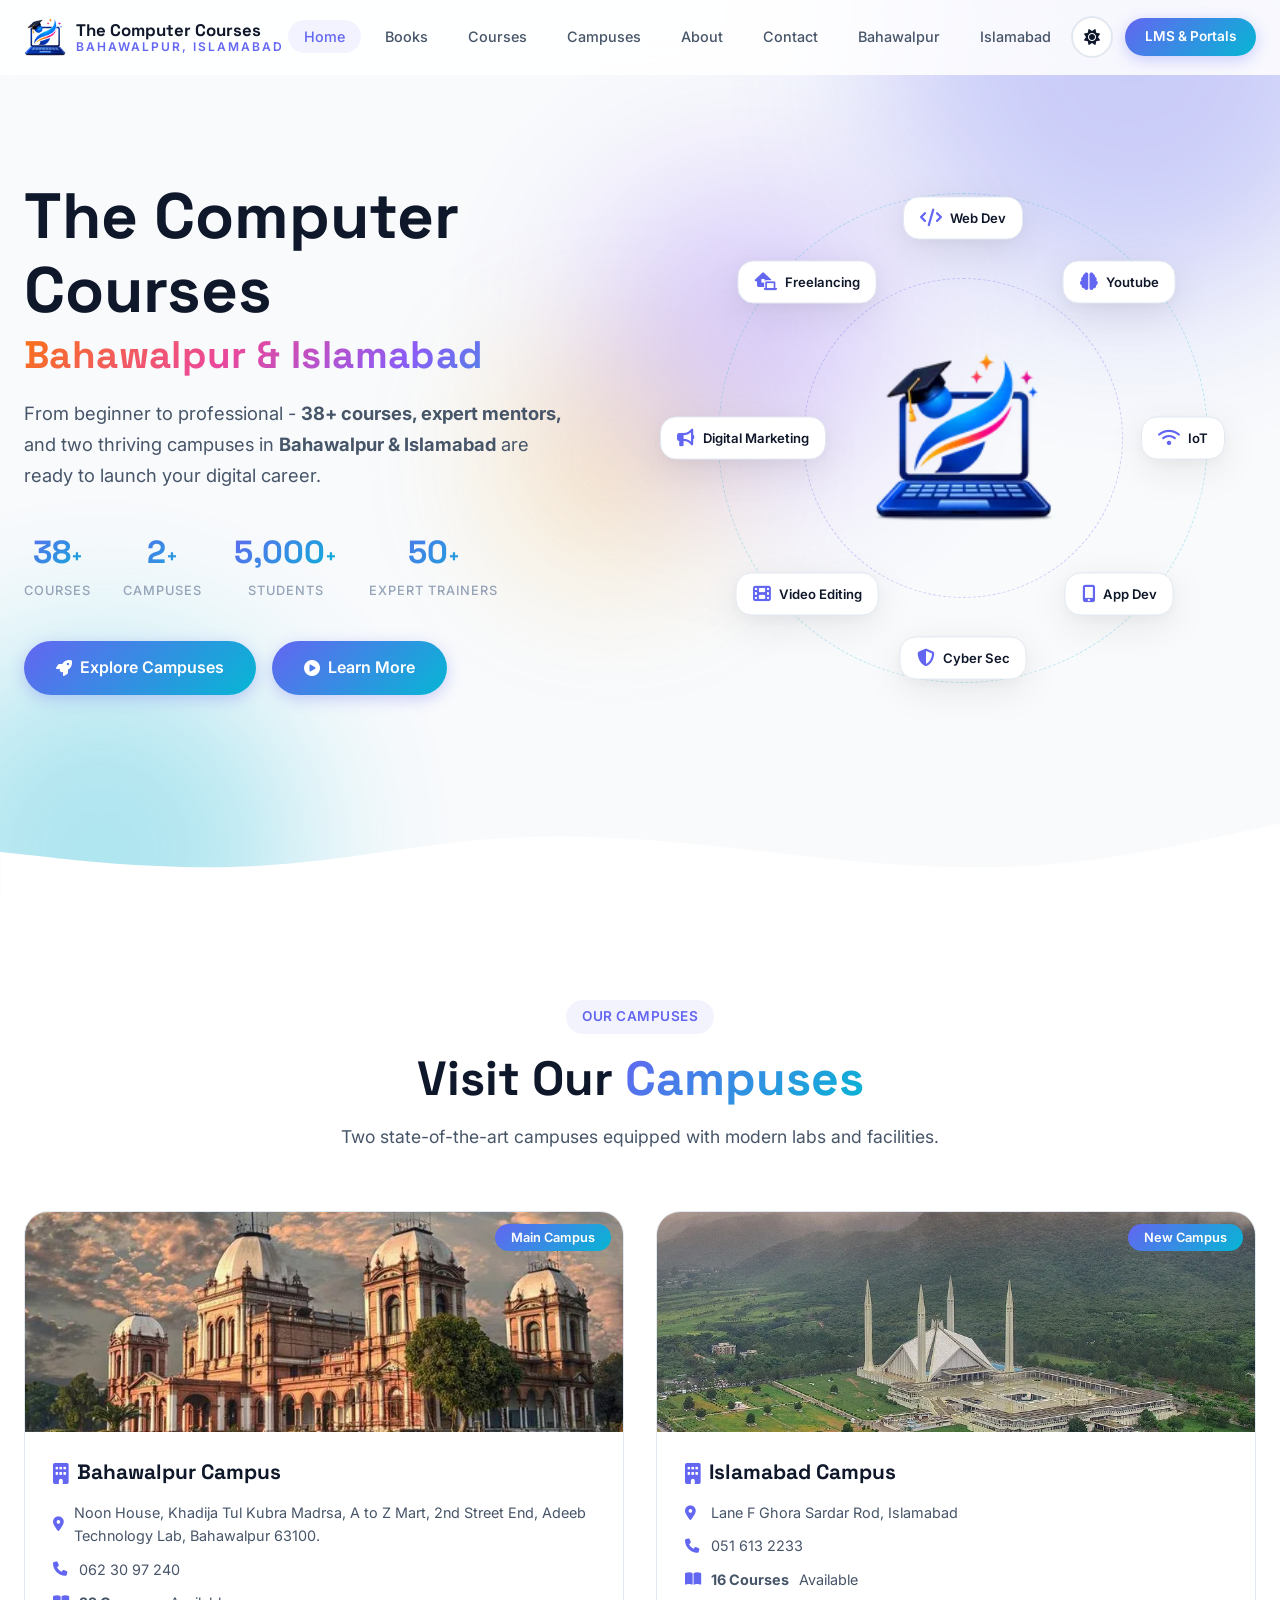
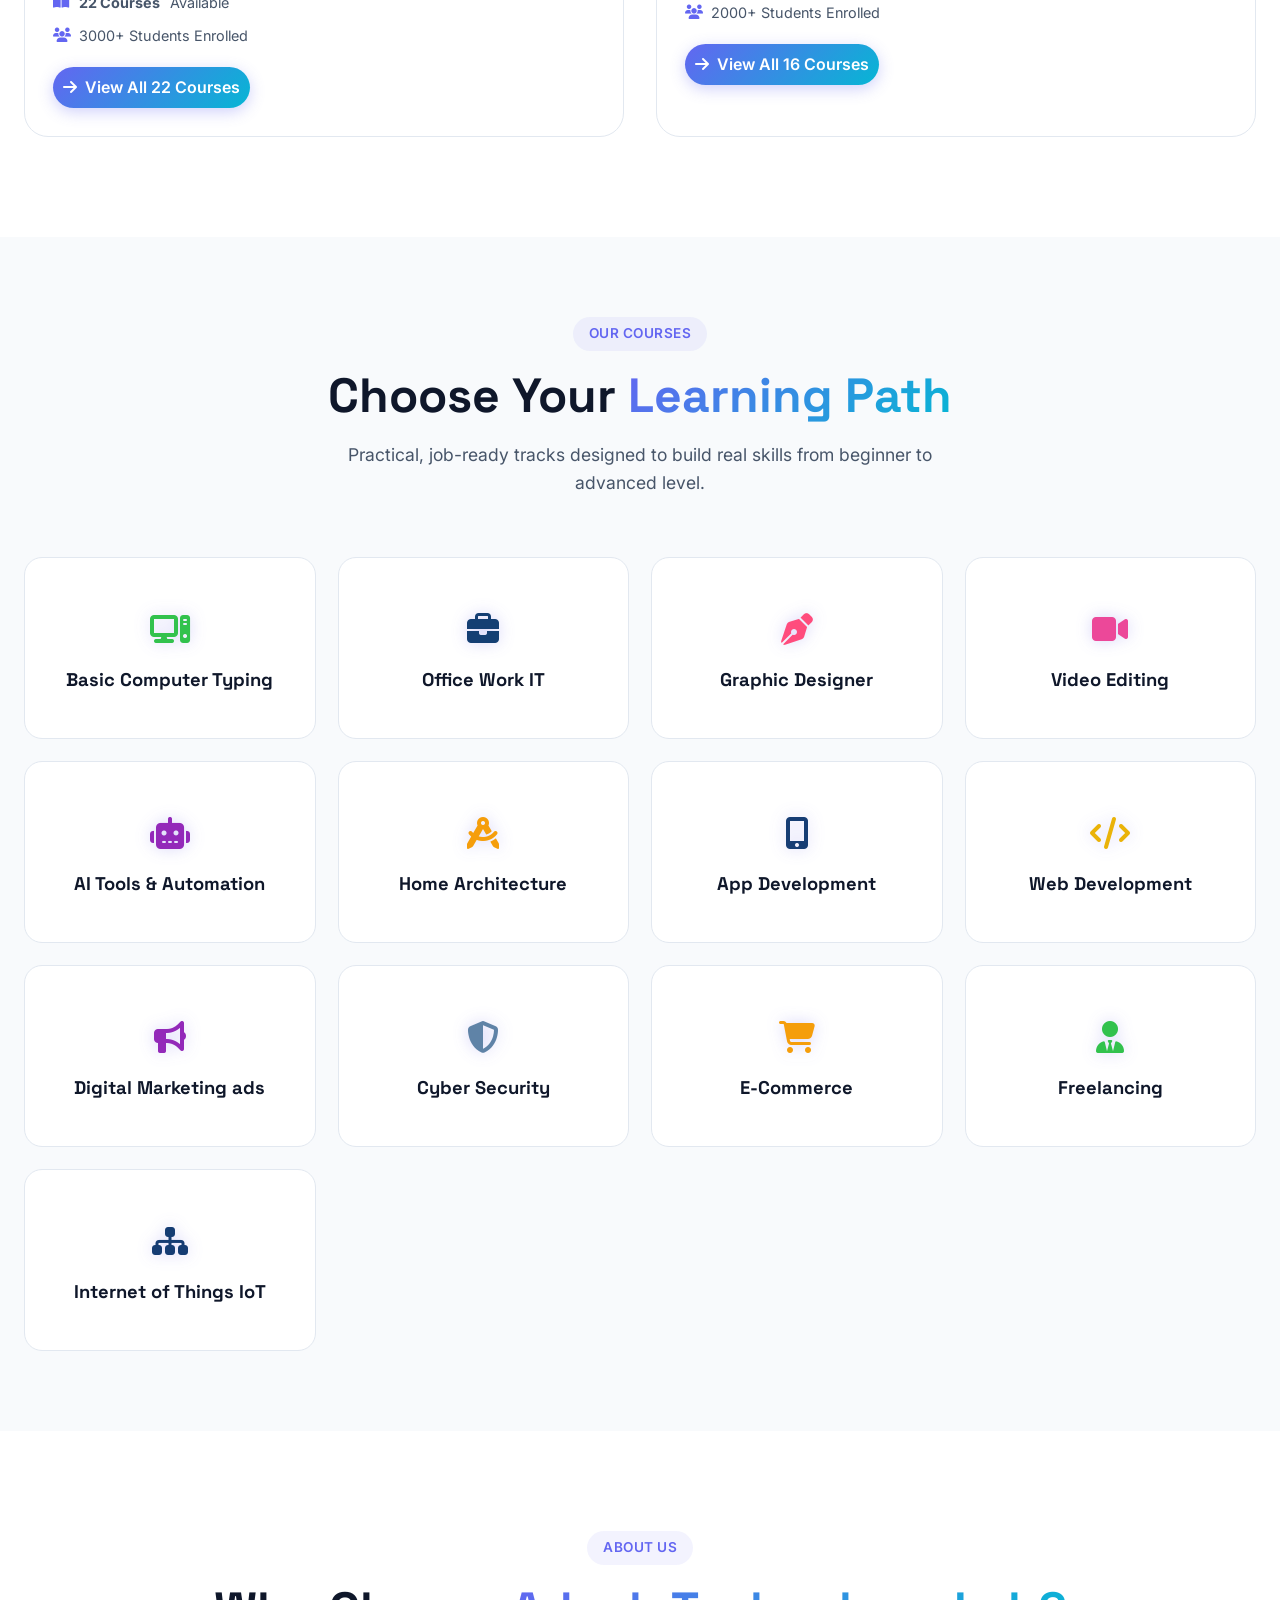
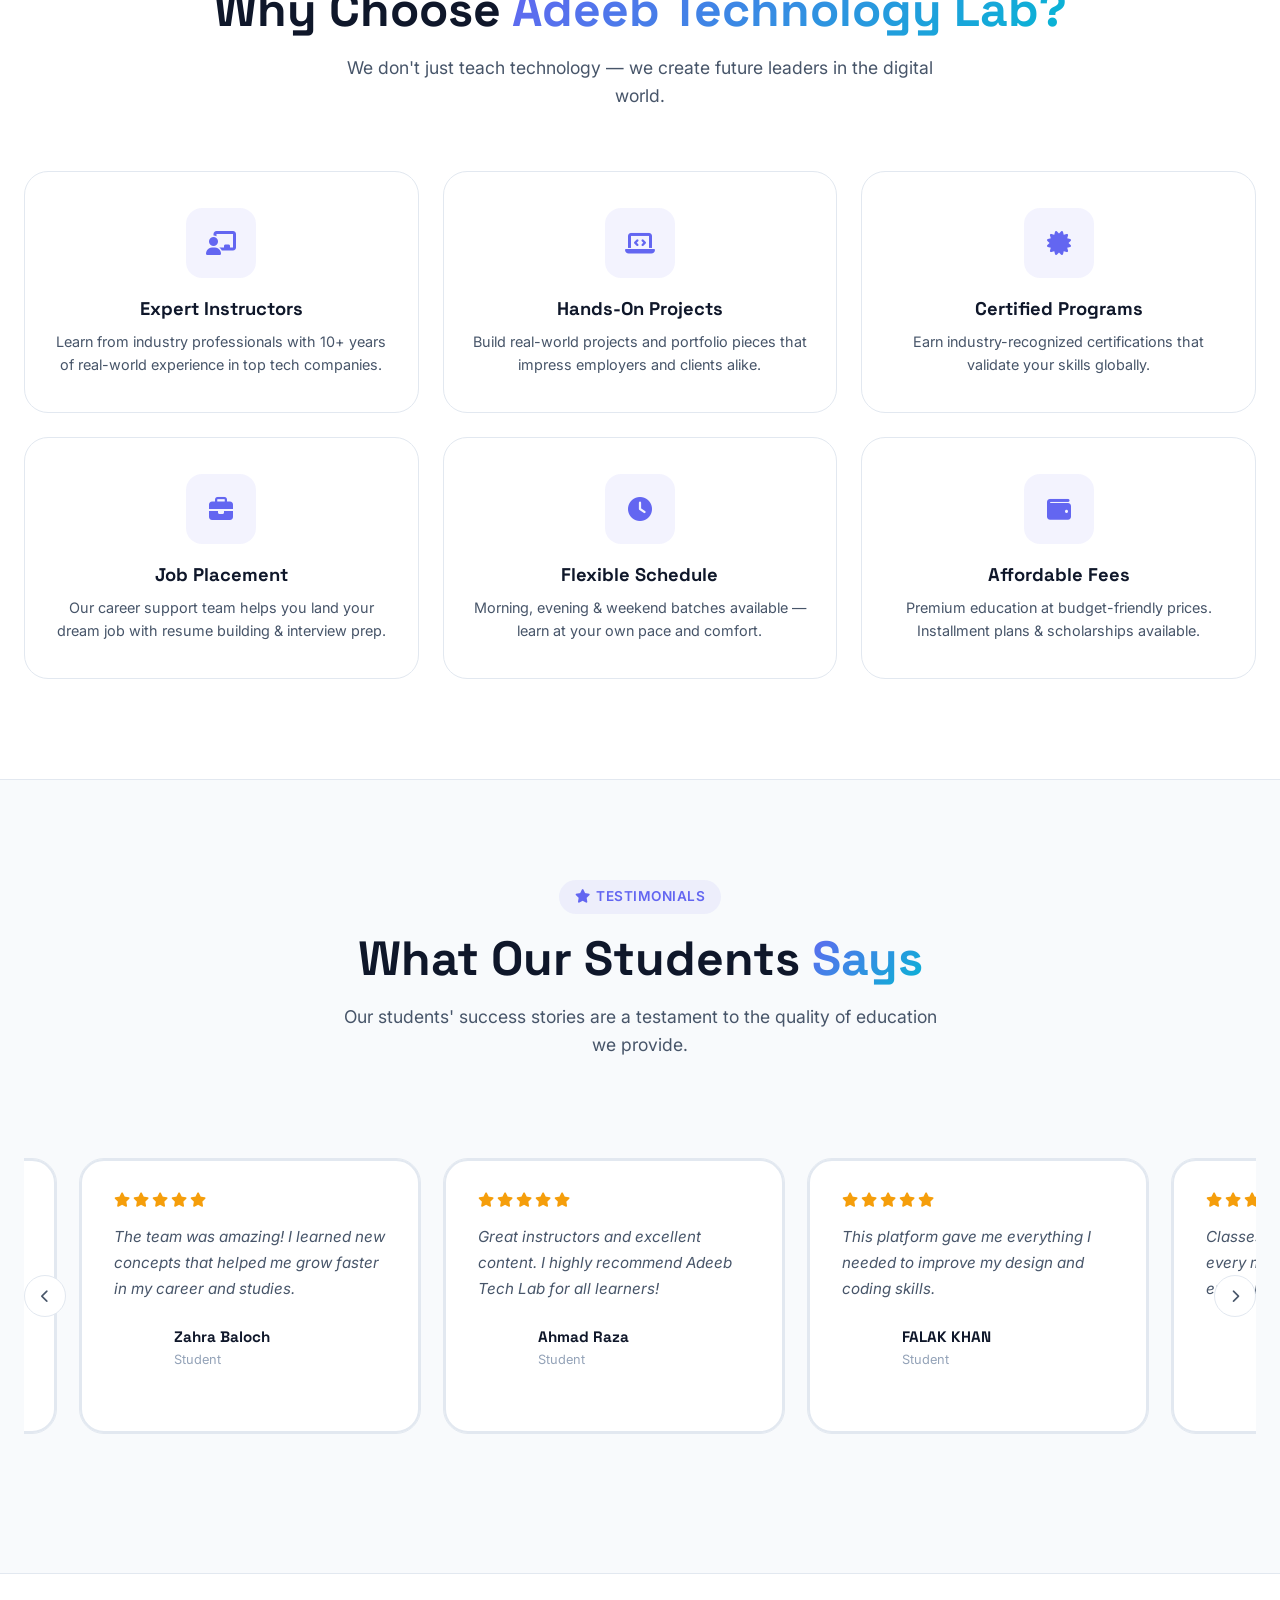
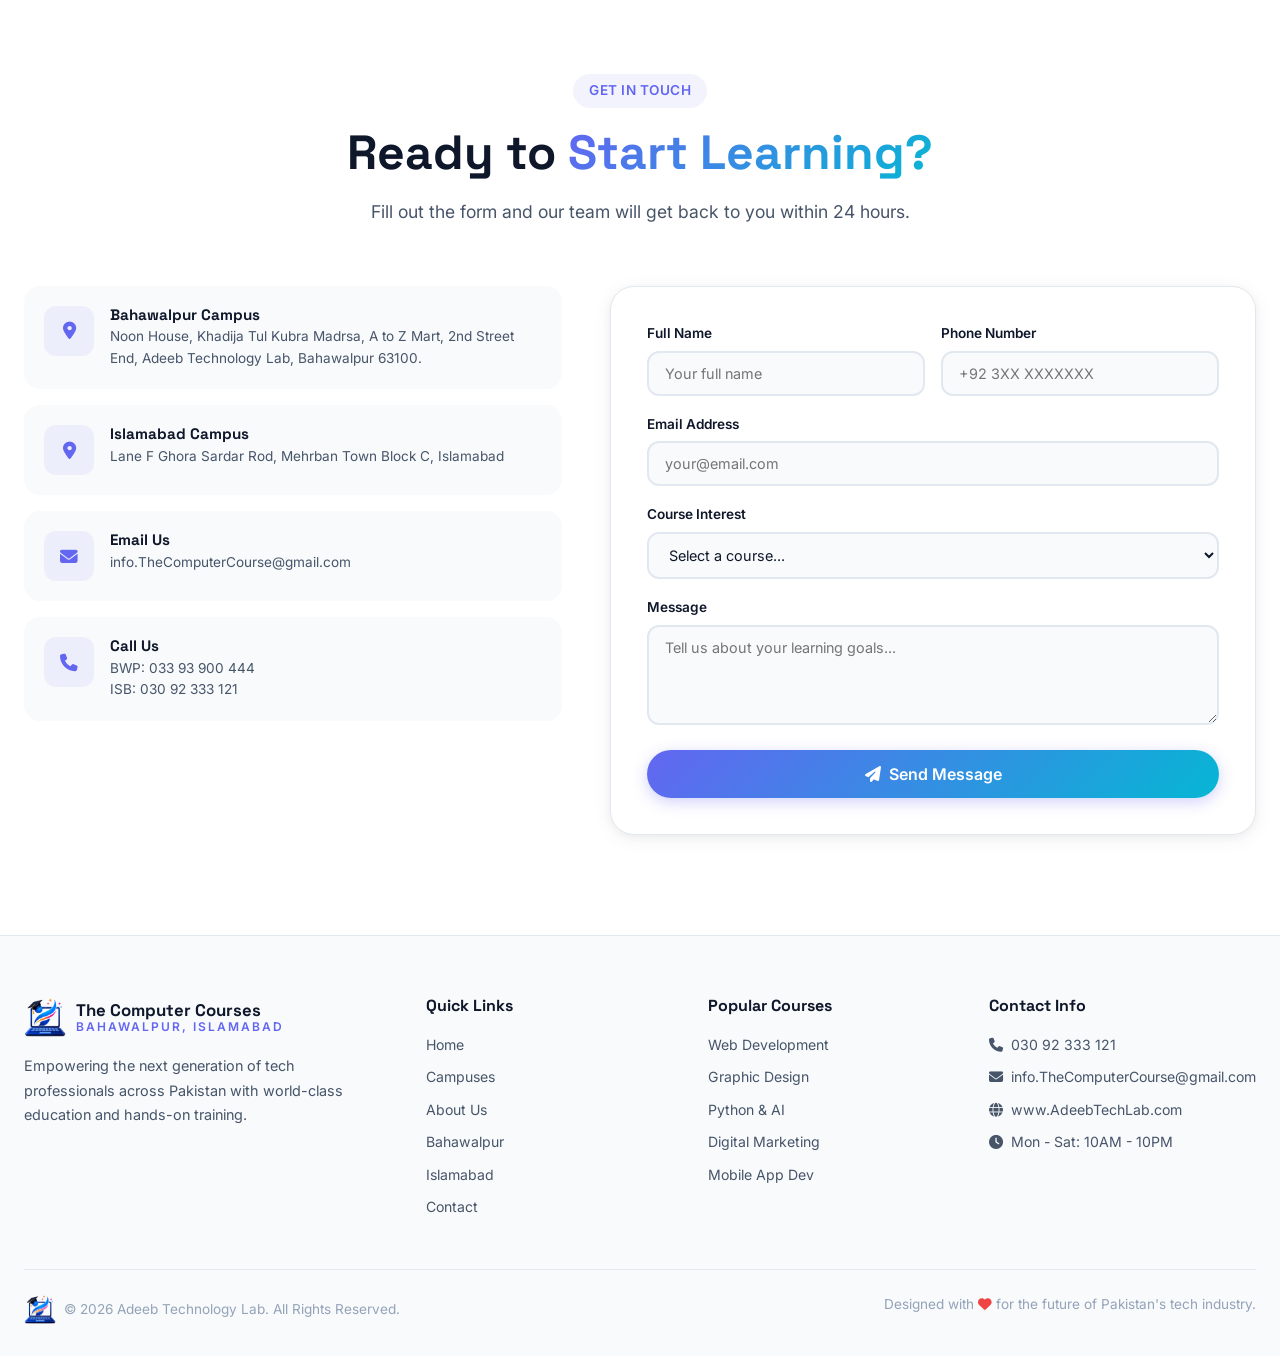
==== commit 9c214c80: "dfg" ====
--- a/index.html
+++ b/index.html
@@ -55,7 +55,7 @@
                 <button class="theme-toggle" id="themeToggle" aria-label="Toggle Theme">
                     <i class="fas fa-sun" id="themeIcon"></i>
                 </button>
-                <a href="https://darkorchid-salmon-191482.hostingersite.com/" class="btn btn-primary btn-sm nav-cta" target="_blank" rel="noopener noreferrer">LMS & Portals</a>
+                <a href="hhttps://adeebtechhub.online/" class="btn btn-primary btn-sm nav-cta" target="_blank" rel="noopener noreferrer">LMS & Portals</a>
                 <button class="hamburger" id="hamburger" aria-label="Menu">
                     <span></span>
                     <span></span>
@@ -358,8 +358,8 @@
                             </div>
                             <p class="testimonial-text">Computer Course Academy transformed my career! The hands-on projects and expert guidance were invaluable.</p>
                             <div class="testimonial-author">
-                                <div class="author-avatar"><img src="assets/testimonials/1.webp" alt="Adil Asif" loading="lazy" onerror="this.parentElement.innerHTML='AA'"></div>
-                                <div><h4>Adil Asif</h4><span>Student</span></div>
+                                <div class="author-avatar"><img src="https://res.cloudinary.com/adeeb-tech-lab/image/upload/v1770030813/lms/photos/ndzcaluda3v7jy3tzkbv.png" alt="Adil Asif" loading="lazy" onerror="this.parentElement.innerHTML='AA'"></div>
+                                <div><h4>M.Ahsan</h4><span>Student</span></div>
                             </div>
                         </article>
                         <article class="testimonial-card">
@@ -368,8 +368,8 @@
                             </div>
                             <p class="testimonial-text">The team was amazing! I learned new concepts that helped me grow faster in my career and studies.</p>
                             <div class="testimonial-author">
-                                <div class="author-avatar"><img src="assets/testimonials/2.webp" alt="Tooba" loading="lazy" onerror="this.parentElement.innerHTML='T'"></div>
-                                <div><h4>Tooba</h4><span>Student</span></div>
+                                <div class="author-avatar"><img src="https://res.cloudinary.com/adeeb-tech-lab/image/upload/v1777478027/lms/photos/d3xba35ljrgehukrl6b6.jpg" alt="Tooba" loading="lazy" onerror="this.parentElement.innerHTML='T'"></div>
+                                <div><h4>Zahra Baloch</h4><span>Student</span></div>
                             </div>
                         </article>
                         <article class="testimonial-card">
@@ -378,8 +378,8 @@
                             </div>
                             <p class="testimonial-text">Great instructors and excellent content. I highly recommend Adeeb Tech Lab for all learners!</p>
                             <div class="testimonial-author">
-                                <div class="author-avatar"><img src="assets/testimonials/3.webp" alt="Arham" loading="lazy" onerror="this.parentElement.innerHTML='A'"></div>
-                                <div><h4>Aftab</h4><span>Student</span></div>
+                                <div class="author-avatar"><img src="https://res.cloudinary.com/adeeb-tech-lab/image/upload/v1770581755/lms/photos/esv0olxzfxy9vzrg9gcr.png" alt="Arham" loading="lazy" onerror="this.parentElement.innerHTML='A'"></div>
+                                <div><h4>Ahmad Raza</h4><span>Student</span></div>
                             </div>
                         </article>
                         <article class="testimonial-card">
@@ -388,8 +388,8 @@
                             </div>
                             <p class="testimonial-text">This platform gave me everything I needed to improve my design and coding skills.</p>
                             <div class="testimonial-author">
-                                <div class="author-avatar"><img src="assets/testimonials/4.webp" alt="Hadiaa" loading="lazy" onerror="this.parentElement.innerHTML='H'"></div>
-                                <div><h4>Hadiaa</h4><span>Student</span></div>
+                                <div class="author-avatar"><img src="https://res.cloudinary.com/adeeb-tech-lab/image/upload/v1788007774/lms/photos/fepyphish8zjsyd488yo.jpg" alt="Hadiaa" loading="lazy" onerror="this.parentElement.innerHTML='H'"></div>
+                                <div><h4>FALAK KHAN</h4><span>Student</span></div>
                             </div>
                         </article>
                         <article class="testimonial-card">
@@ -398,8 +398,8 @@
                             </div>
                             <p class="testimonial-text">Classes were very engaging, and every module was explained with real examples that made learning easy.</p>
                             <div class="testimonial-author">
-                                <div class="author-avatar"><img src="assets/testimonials/5.webp" alt="Mahnoor Zahid" loading="lazy" onerror="this.parentElement.innerHTML='MZ'"></div>
-                                <div><h4>Mahnoor Zahid</h4><span>Student</span></div>
+                                <div class="author-avatar"><img src="https://res.cloudinary.com/adeeb-tech-lab/image/upload/v1775141007/lms/photos/mvjxc7ya2fs4zpaa9jty.png" alt="Mahnoor Zahid" loading="lazy" onerror="this.parentElement.innerHTML='MZ'"></div>
+                                <div><h4>Shayan israr</h4><span>Student</span></div>
                             </div>
                         </article>
                         <article class="testimonial-card">
@@ -408,8 +408,8 @@
                             </div>
                             <p class="testimonial-text">I got freelance clients after this course. The practical assignments really built my confidence.</p>
                             <div class="testimonial-author">
-                                <div class="author-avatar"><img src="assets/testimonials/6.webp" alt="Hamza Usman" loading="lazy" onerror="this.parentElement.innerHTML='HU'"></div>
-                                <div><h4>Hamza Usman</h4><span>Student</span></div>
+                                <div class="author-avatar"><img src="https://res.cloudinary.com/adeeb-tech-lab/image/upload/v1782816306/lms/photos/bhqtvup0myrmgoebuzga.jpg" alt="Hamza Usman" loading="lazy" onerror="this.parentElement.innerHTML='HU'"></div>
+                                <div><h4>Noor Nawaz</h4><span>Student</span></div>
                             </div>
                         </article>
                         <article class="testimonial-card">
@@ -418,7 +418,7 @@
                             </div>
                             <p class="testimonial-text">Best learning environment and supportive mentors. I improved both my communication and technical skills.</p>
                             <div class="testimonial-author">
-                                <div class="author-avatar"><img src="assets/testimonials/7.webp" alt="Sana Khan" loading="lazy" onerror="this.parentElement.innerHTML='SK'"></div>
+                                <div class="author-avatar"><img src="https://res.cloudinary.com/adeeb-tech-lab/image/upload/v1782991867/lms/photos/d7mywvm3sqbteic3t7oc.jpg" alt="Sana Khan" loading="lazy" onerror="this.parentElement.innerHTML='SK'"></div>
                                 <div><h4>Sana Khan</h4><span>Student</span></div>
                             </div>
                         </article>
@@ -428,8 +428,8 @@
                             </div>
                             <p class="testimonial-text">From beginner to confident developer in months. The labs and guidance were exactly what I needed.</p>
                             <div class="testimonial-author">
-                                <div class="author-avatar"><img src="assets/testimonials/8.webp" alt="Faisal Raza" loading="lazy" onerror="this.parentElement.innerHTML='FR'"></div>
-                                <div><h4>Faisal Raza</h4><span>Student</span></div>
+                                <div class="author-avatar"><img src="https://res.cloudinary.com/adeeb-tech-lab/image/upload/v1787720590/lms/photos/p3kdzip295o8bpnmsixn.jpg" alt="Faisal Raza" loading="lazy" onerror="this.parentElement.innerHTML='FR'"></div>
+                                <div><h4>Maryam</h4><span>Student</span></div>
                             </div>
                         </article>
                     </div>
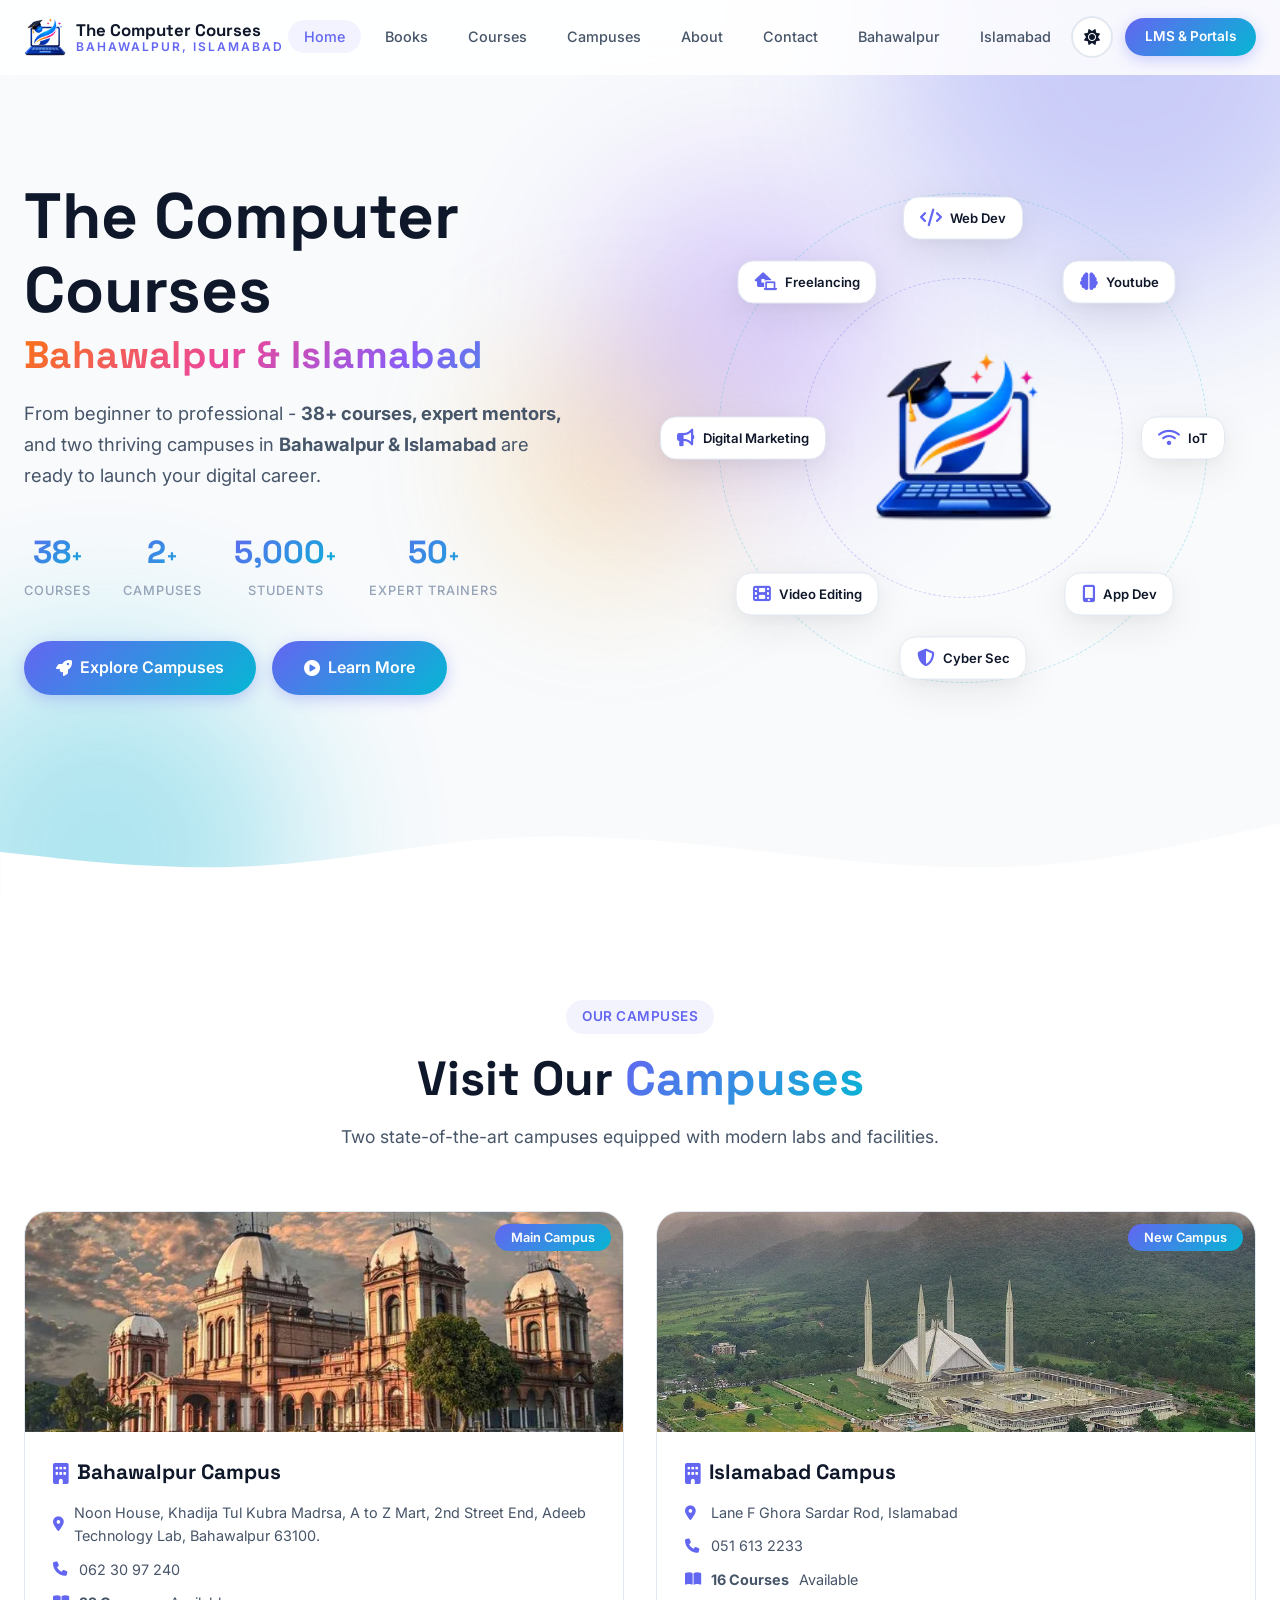
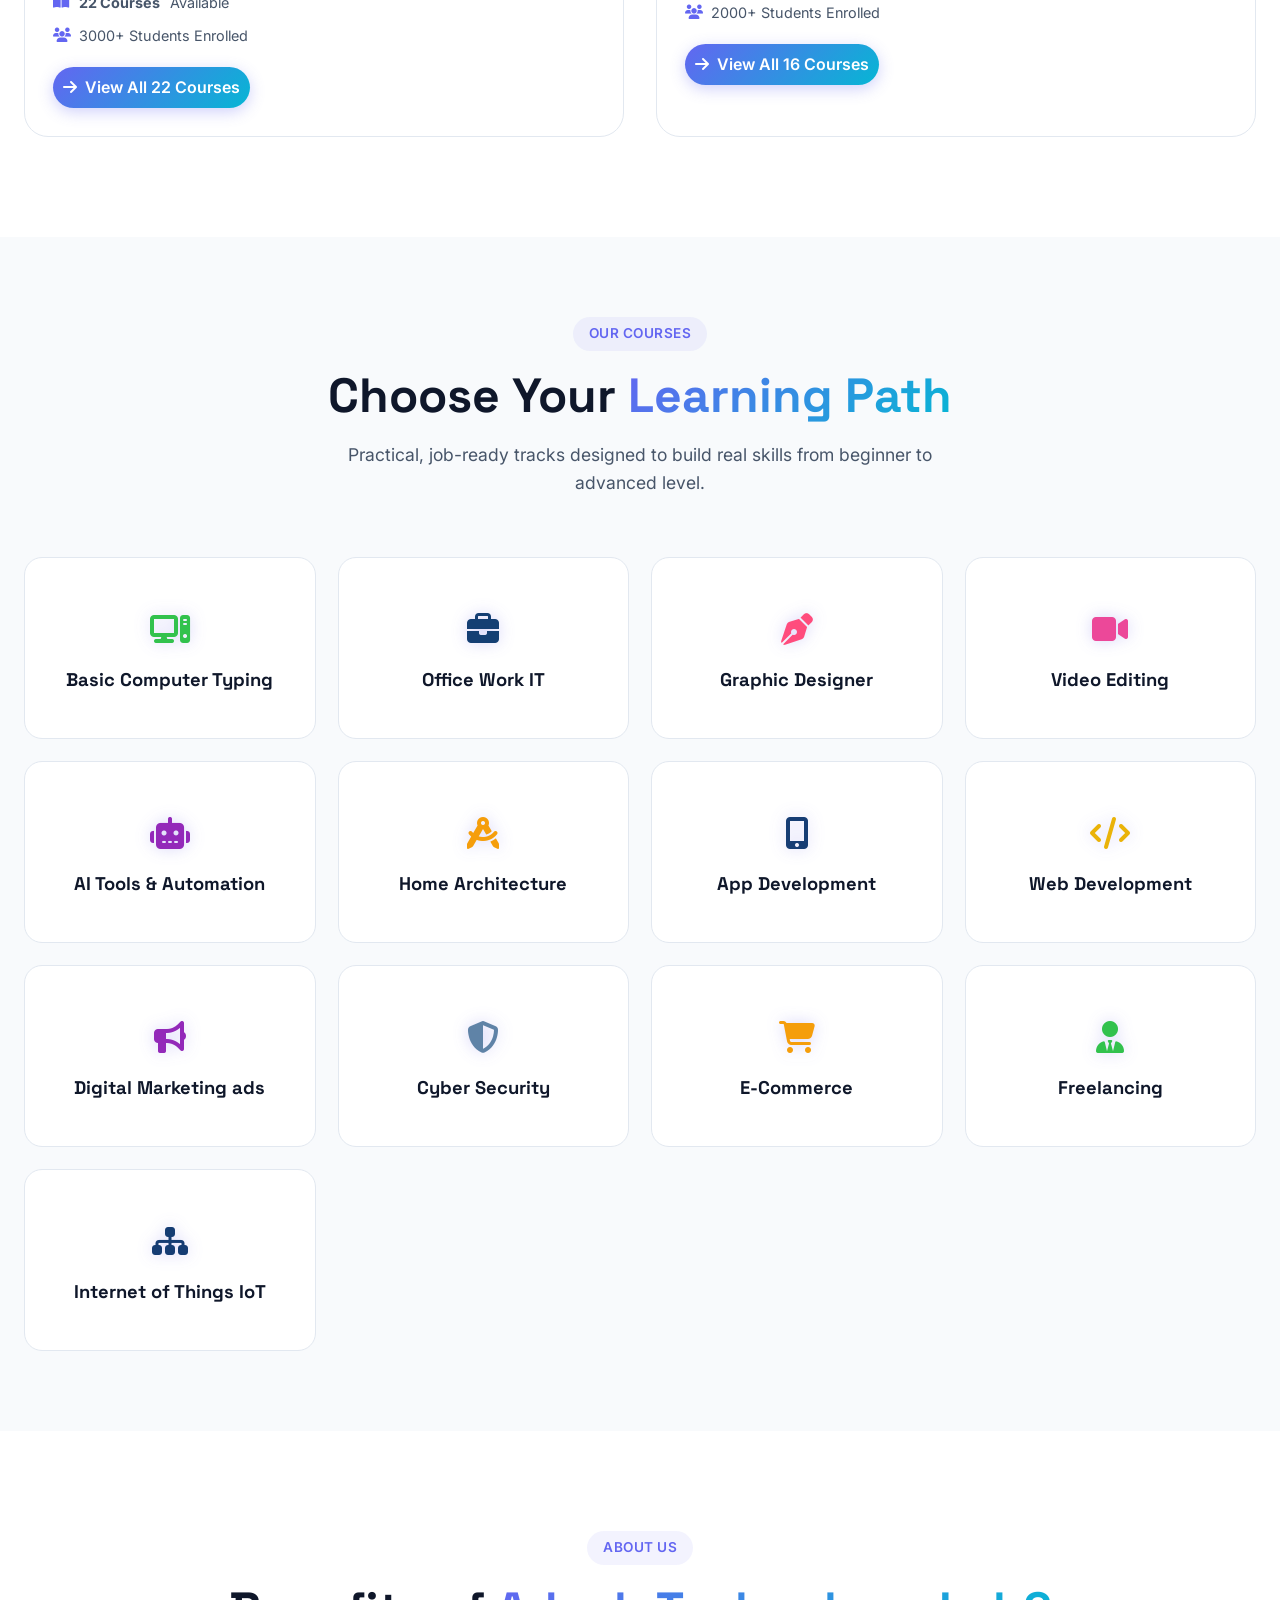
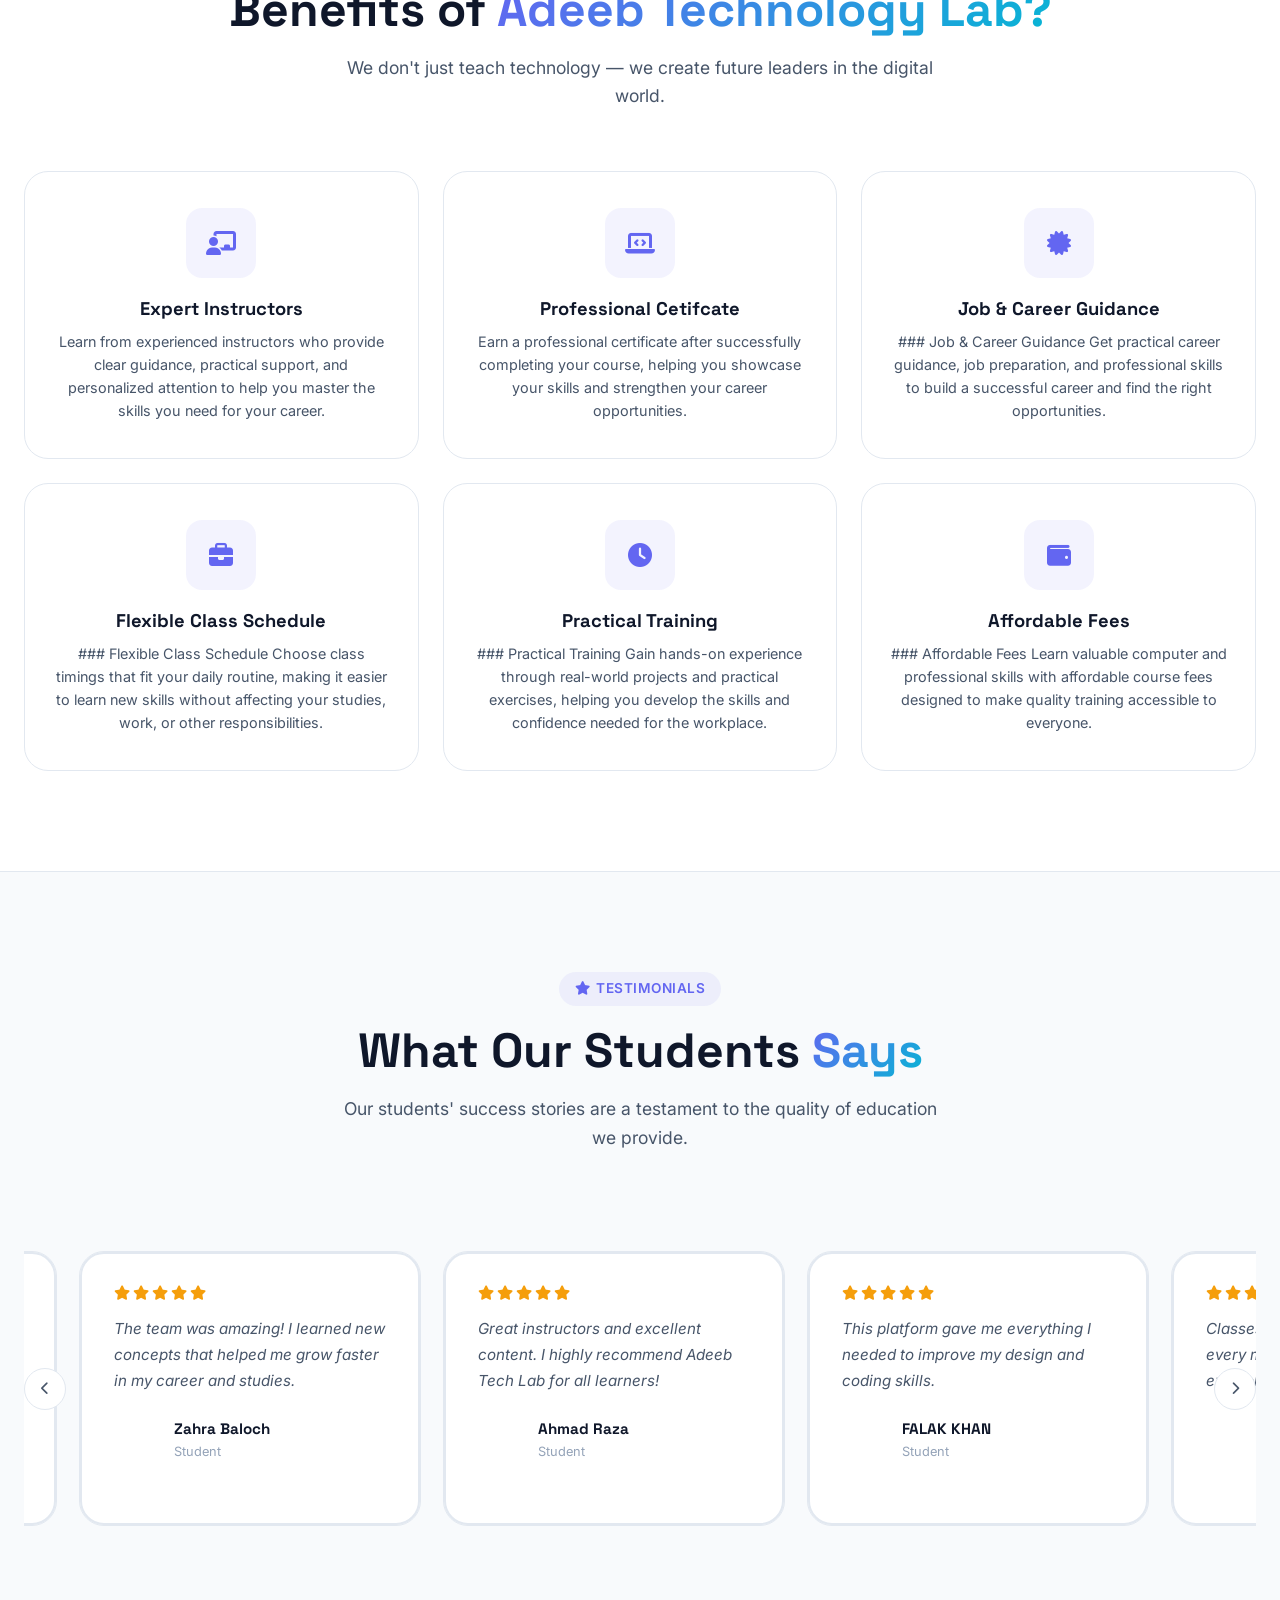
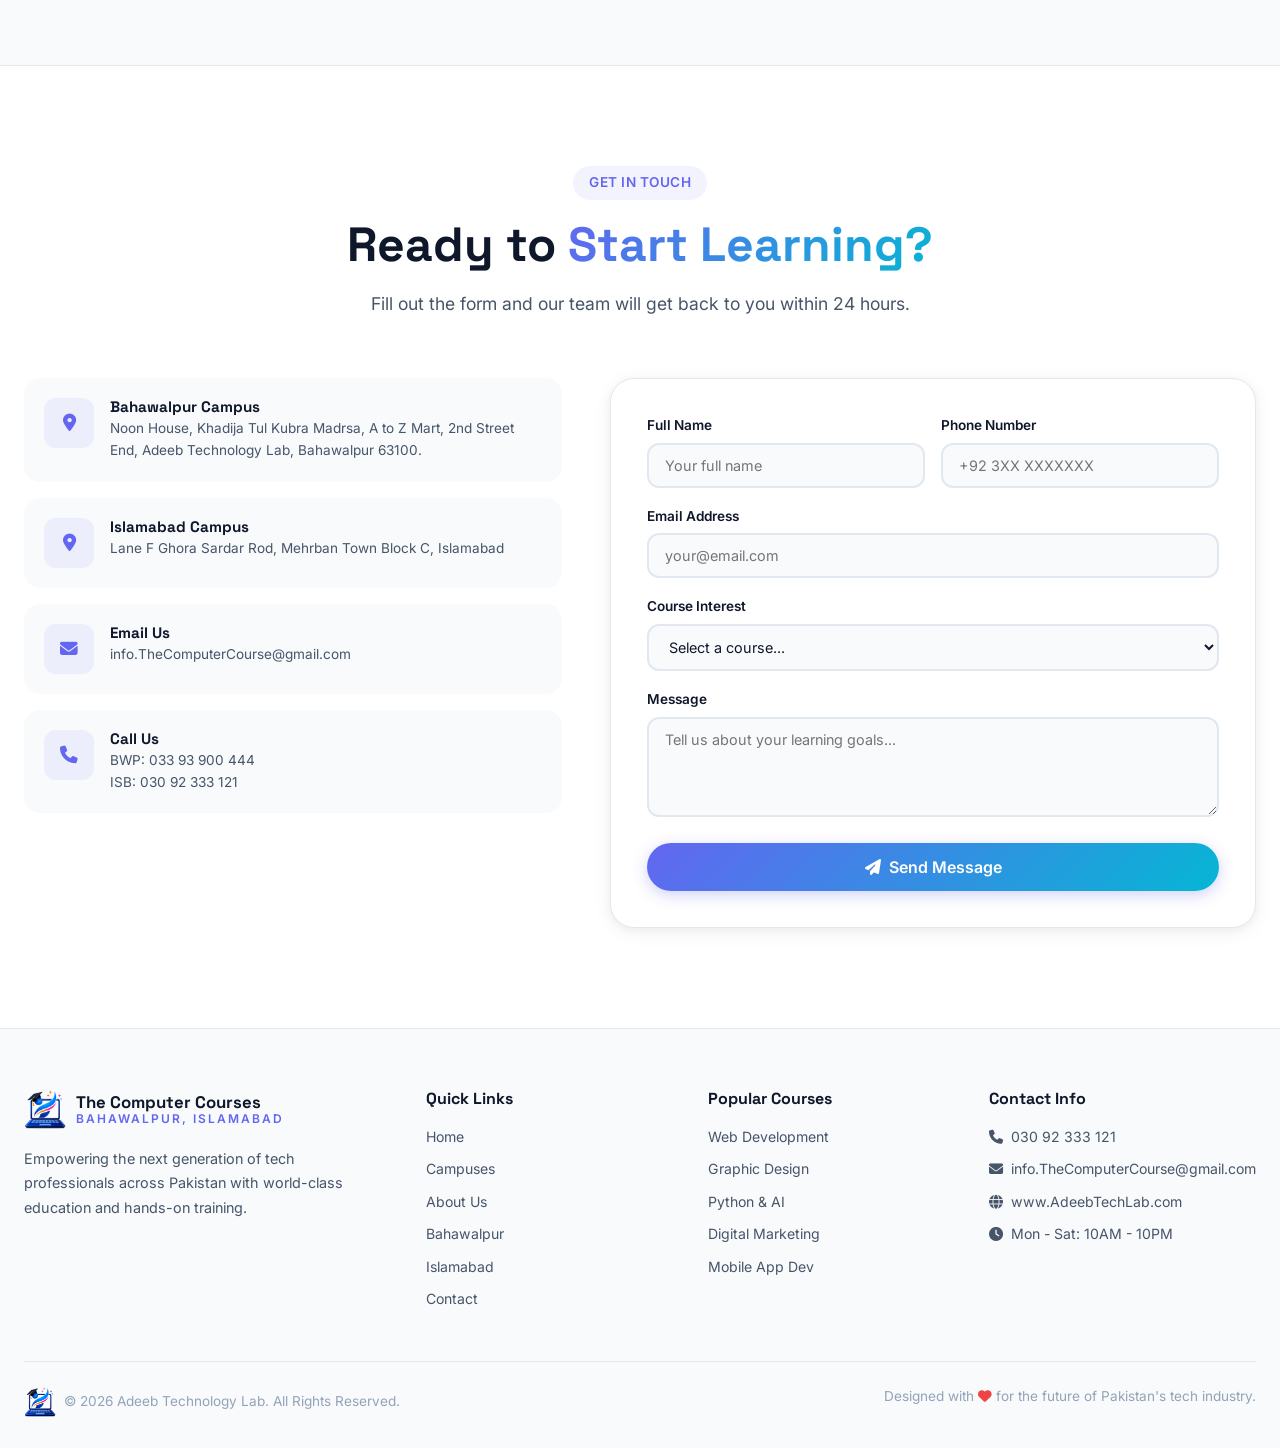
==== commit 130a0bbd: "ad" ====
--- a/index.html
+++ b/index.html
@@ -295,39 +295,55 @@
         <div class="container">
             <div class="section-header" data-aos="fade-up">
                 <span class="section-badge">About Us</span>
-                <h2 class="section-title">Why Choose <span class="gradient-text">Adeeb Technology Lab?</span></h2>
+                <h2 class="section-title">Benefits of <span class="gradient-text">Adeeb Technology Lab?</span></h2>
                 <p class="section-subtitle">We don't just teach technology — we create future leaders in the digital world.</p>
             </div>
             <div class="about-grid">
                 <div class="about-card" data-aos="fade-up" data-delay="0">
                     <div class="about-card-icon"><i class="fas fa-chalkboard-teacher"></i></div>
                     <h3>Expert Instructors</h3>
-                    <p>Learn from industry professionals with 10+ years of real-world experience in top tech companies.</p>
+                    <p>Learn from experienced instructors who provide clear guidance, practical support, and personalized attention to help you master the skills you need for your career.
+
+</p>
                 </div>
                 <div class="about-card" data-aos="fade-up" data-delay="100">
                     <div class="about-card-icon"><i class="fas fa-laptop-code"></i></div>
-                    <h3>Hands-On Projects</h3>
-                    <p>Build real-world projects and portfolio pieces that impress employers and clients alike.</p>
+                    <h3>Professional Cetifcate</h3>
+                    <p>Earn a professional certificate after successfully completing your course, helping you showcase your skills and strengthen your career opportunities.
+
+</p>
                 </div>
                 <div class="about-card" data-aos="fade-up" data-delay="200">
                     <div class="about-card-icon"><i class="fas fa-certificate"></i></div>
-                    <h3>Certified Programs</h3>
-                    <p>Earn industry-recognized certifications that validate your skills globally.</p>
+                    <h3>Job & Career Guidance</h3>
+                    <p>### Job & Career Guidance
+
+Get practical career guidance, job preparation, and professional skills to build a successful career and find the right opportunities.
+</p>
                 </div>
                 <div class="about-card" data-aos="fade-up" data-delay="300">
                     <div class="about-card-icon"><i class="fas fa-briefcase"></i></div>
-                    <h3>Job Placement</h3>
-                    <p>Our career support team helps you land your dream job with resume building & interview prep.</p>
+                    <h3>Flexible Class Schedule</h3>
+                    <p>### Flexible Class Schedule
+
+Choose class timings that fit your daily routine, making it easier to learn new skills without affecting your studies, work, or other responsibilities.
+</p>
                 </div>
                 <div class="about-card" data-aos="fade-up" data-delay="400">
                     <div class="about-card-icon"><i class="fas fa-clock"></i></div>
-                    <h3>Flexible Schedule</h3>
-                    <p>Morning, evening & weekend batches available — learn at your own pace and comfort.</p>
+                    <h3>Practical Training</h3>
+                    <p>### Practical Training
+
+Gain hands-on experience through real-world projects and practical exercises, helping you develop the skills and confidence needed for the workplace.
+</p>
                 </div>
                 <div class="about-card" data-aos="fade-up" data-delay="500">
                     <div class="about-card-icon"><i class="fas fa-wallet"></i></div>
                     <h3>Affordable Fees</h3>
-                    <p>Premium education at budget-friendly prices. Installment plans & scholarships available.</p>
+                    <p>### Affordable Fees
+
+Learn valuable computer and professional skills with affordable course fees designed to make quality training accessible to everyone.
+</p>
                 </div>
             </div>
         </div>
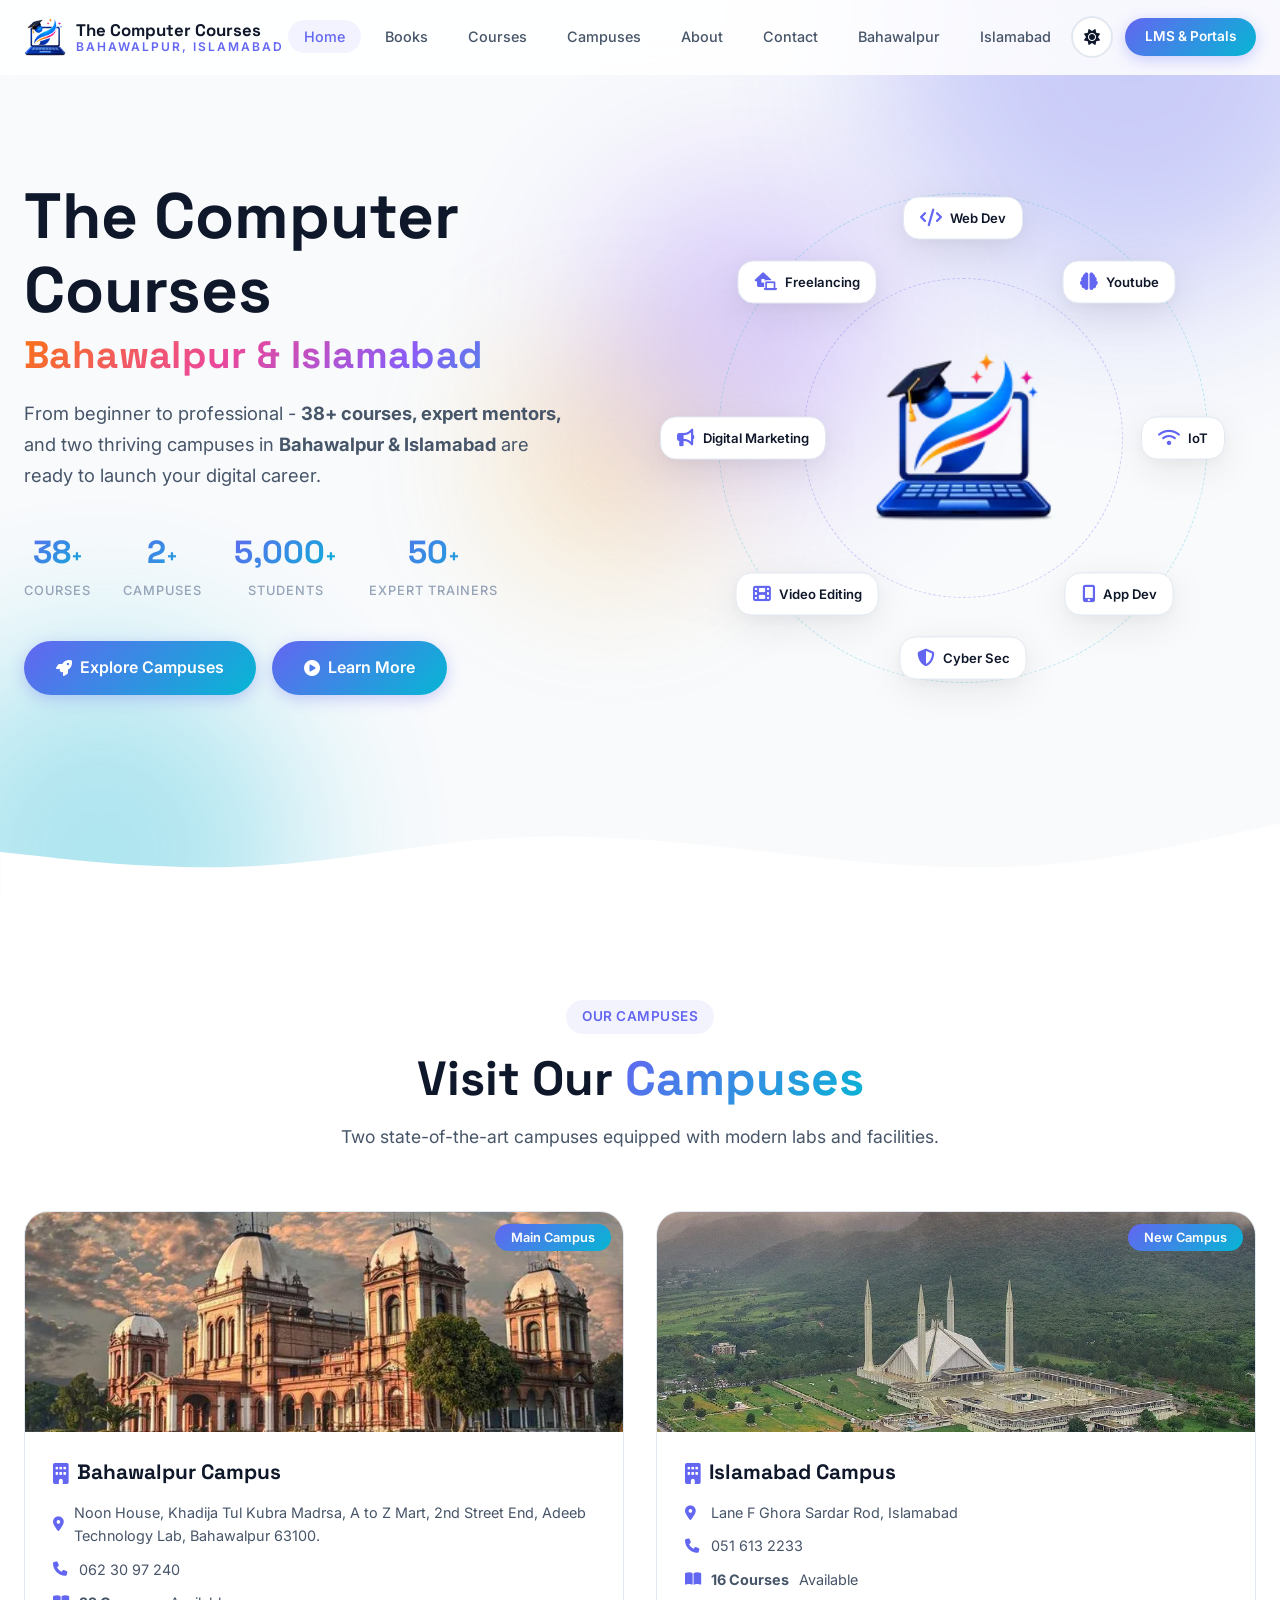
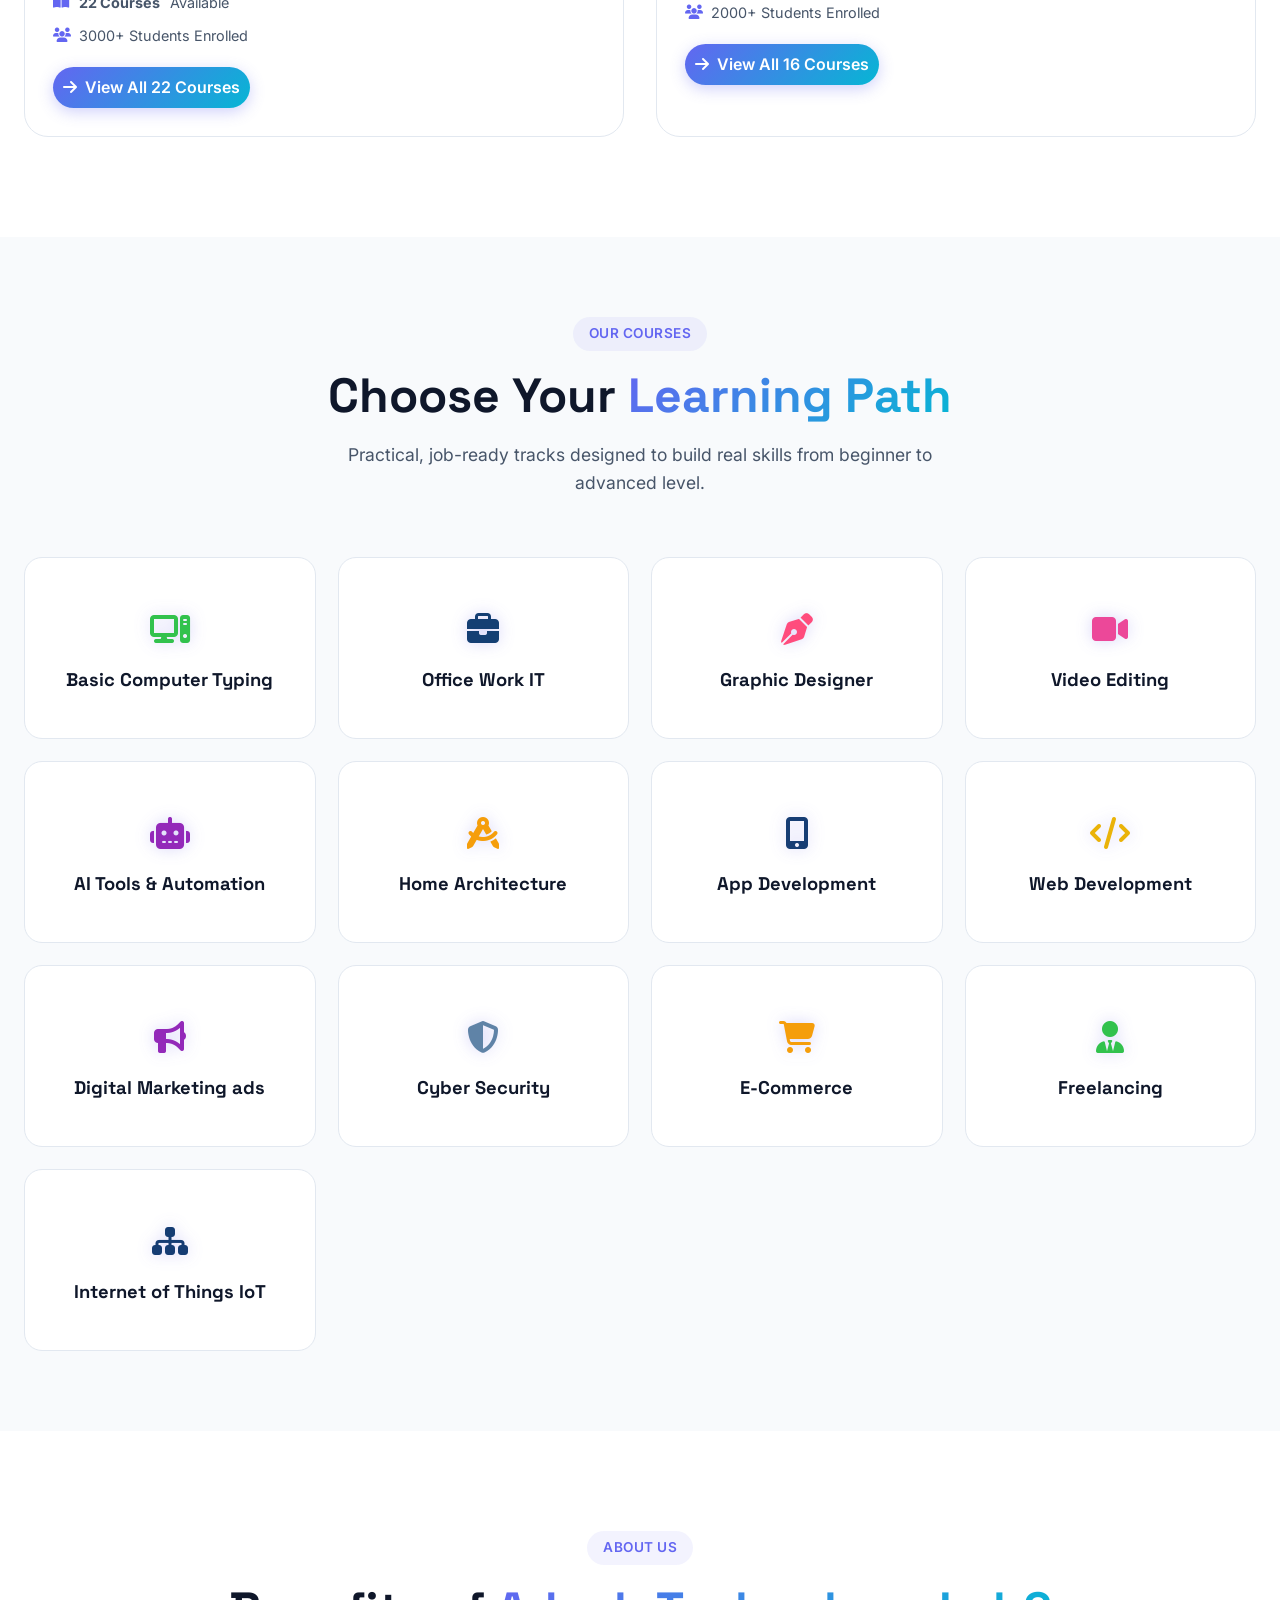
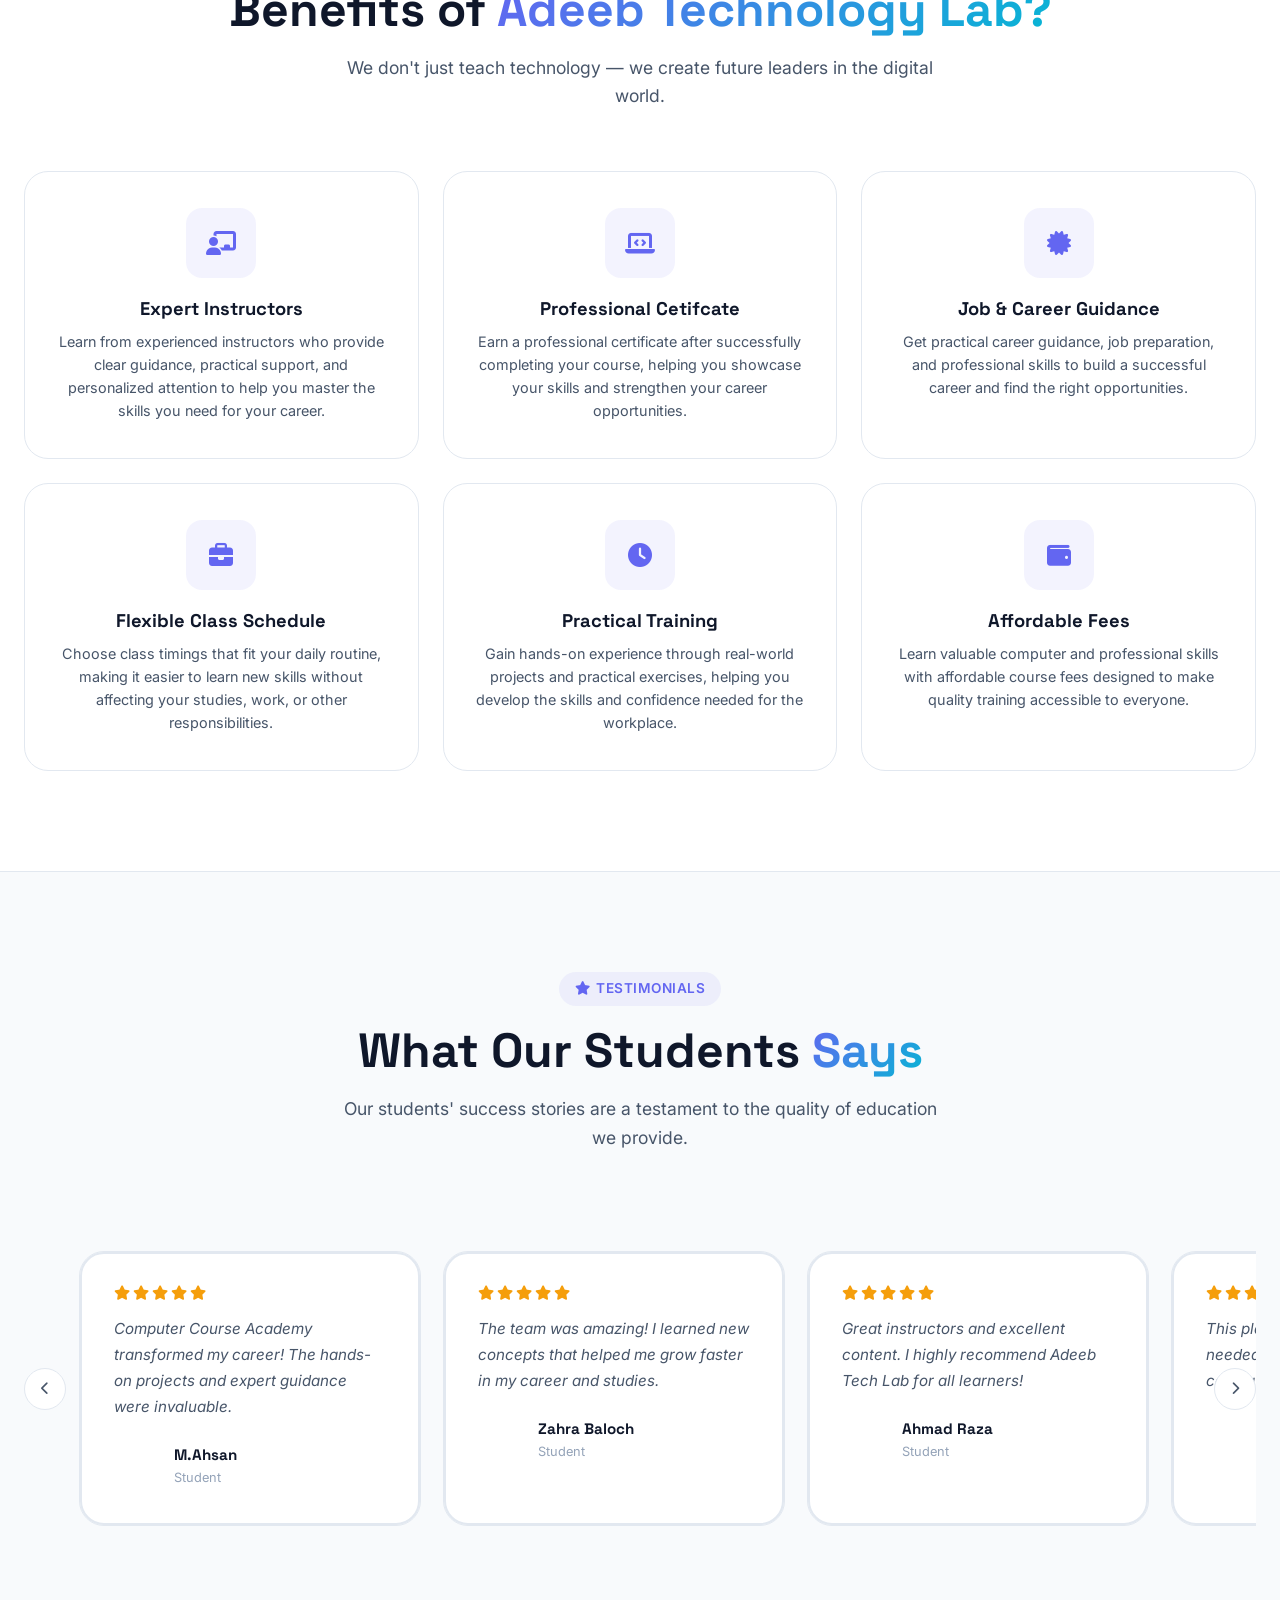
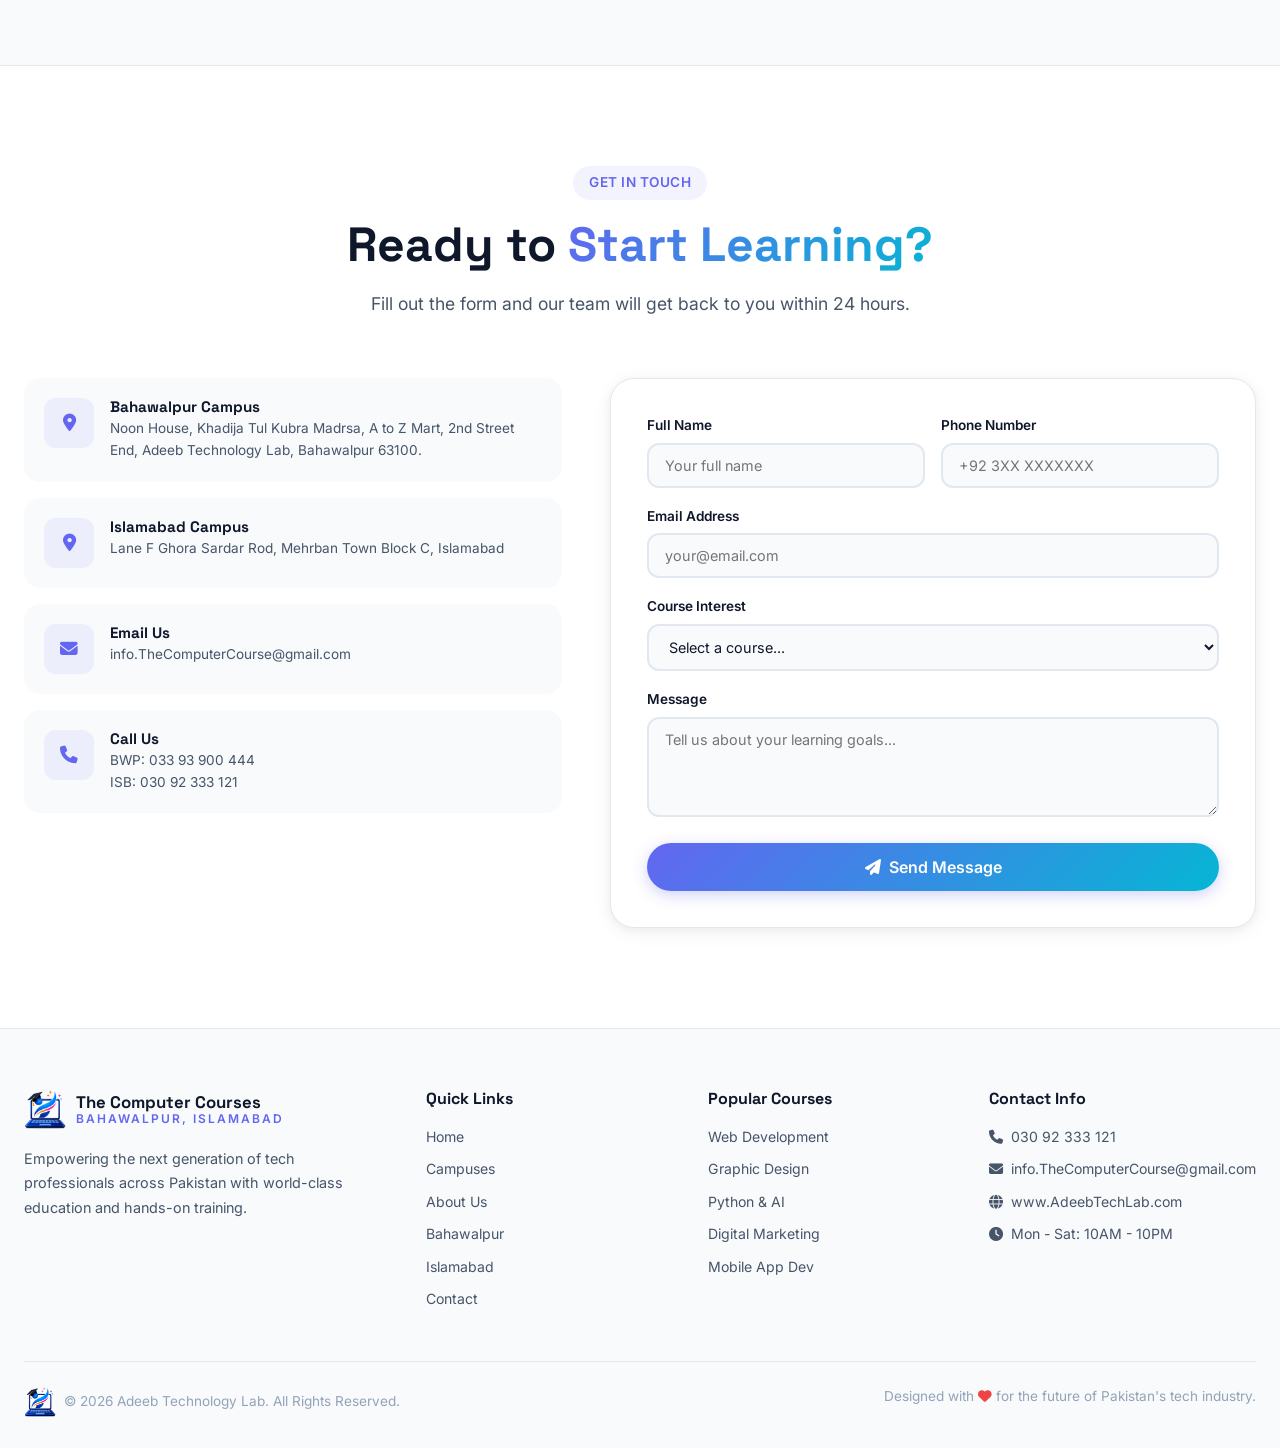
==== commit d2da3832: "vxxx" ====
--- a/index.html
+++ b/index.html
@@ -316,33 +316,25 @@
                 <div class="about-card" data-aos="fade-up" data-delay="200">
                     <div class="about-card-icon"><i class="fas fa-certificate"></i></div>
                     <h3>Job & Career Guidance</h3>
-                    <p>### Job & Career Guidance
-
-Get practical career guidance, job preparation, and professional skills to build a successful career and find the right opportunities.
+                    <p>Get practical career guidance, job preparation, and professional skills to build a successful career and find the right opportunities.
 </p>
                 </div>
                 <div class="about-card" data-aos="fade-up" data-delay="300">
                     <div class="about-card-icon"><i class="fas fa-briefcase"></i></div>
                     <h3>Flexible Class Schedule</h3>
-                    <p>### Flexible Class Schedule
-
-Choose class timings that fit your daily routine, making it easier to learn new skills without affecting your studies, work, or other responsibilities.
+                    <p>Choose class timings that fit your daily routine, making it easier to learn new skills without affecting your studies, work, or other responsibilities.
 </p>
                 </div>
                 <div class="about-card" data-aos="fade-up" data-delay="400">
                     <div class="about-card-icon"><i class="fas fa-clock"></i></div>
                     <h3>Practical Training</h3>
-                    <p>### Practical Training
-
-Gain hands-on experience through real-world projects and practical exercises, helping you develop the skills and confidence needed for the workplace.
+                    <p>Gain hands-on experience through real-world projects and practical exercises, helping you develop the skills and confidence needed for the workplace.
 </p>
                 </div>
                 <div class="about-card" data-aos="fade-up" data-delay="500">
                     <div class="about-card-icon"><i class="fas fa-wallet"></i></div>
                     <h3>Affordable Fees</h3>
-                    <p>### Affordable Fees
-
-Learn valuable computer and professional skills with affordable course fees designed to make quality training accessible to everyone.
+                    <p>Learn valuable computer and professional skills with affordable course fees designed to make quality training accessible to everyone.
 </p>
                 </div>
             </div>
